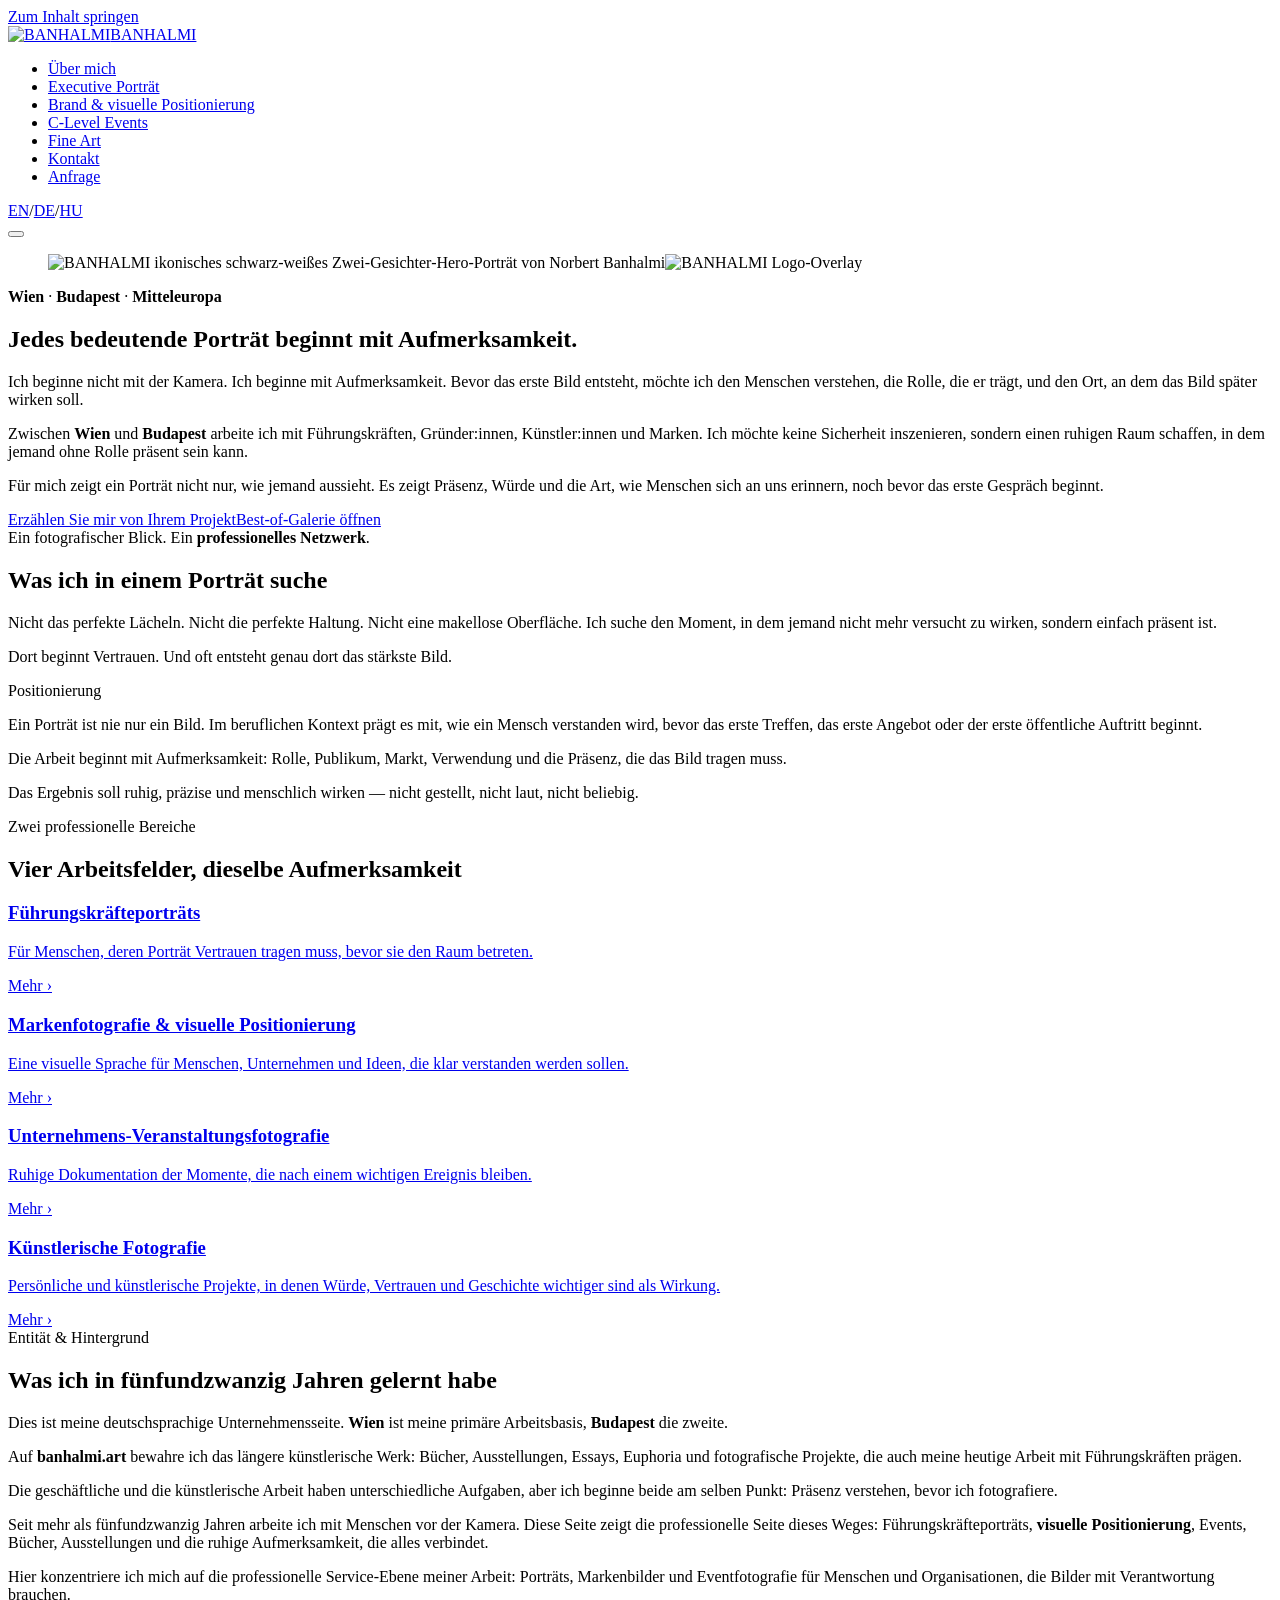
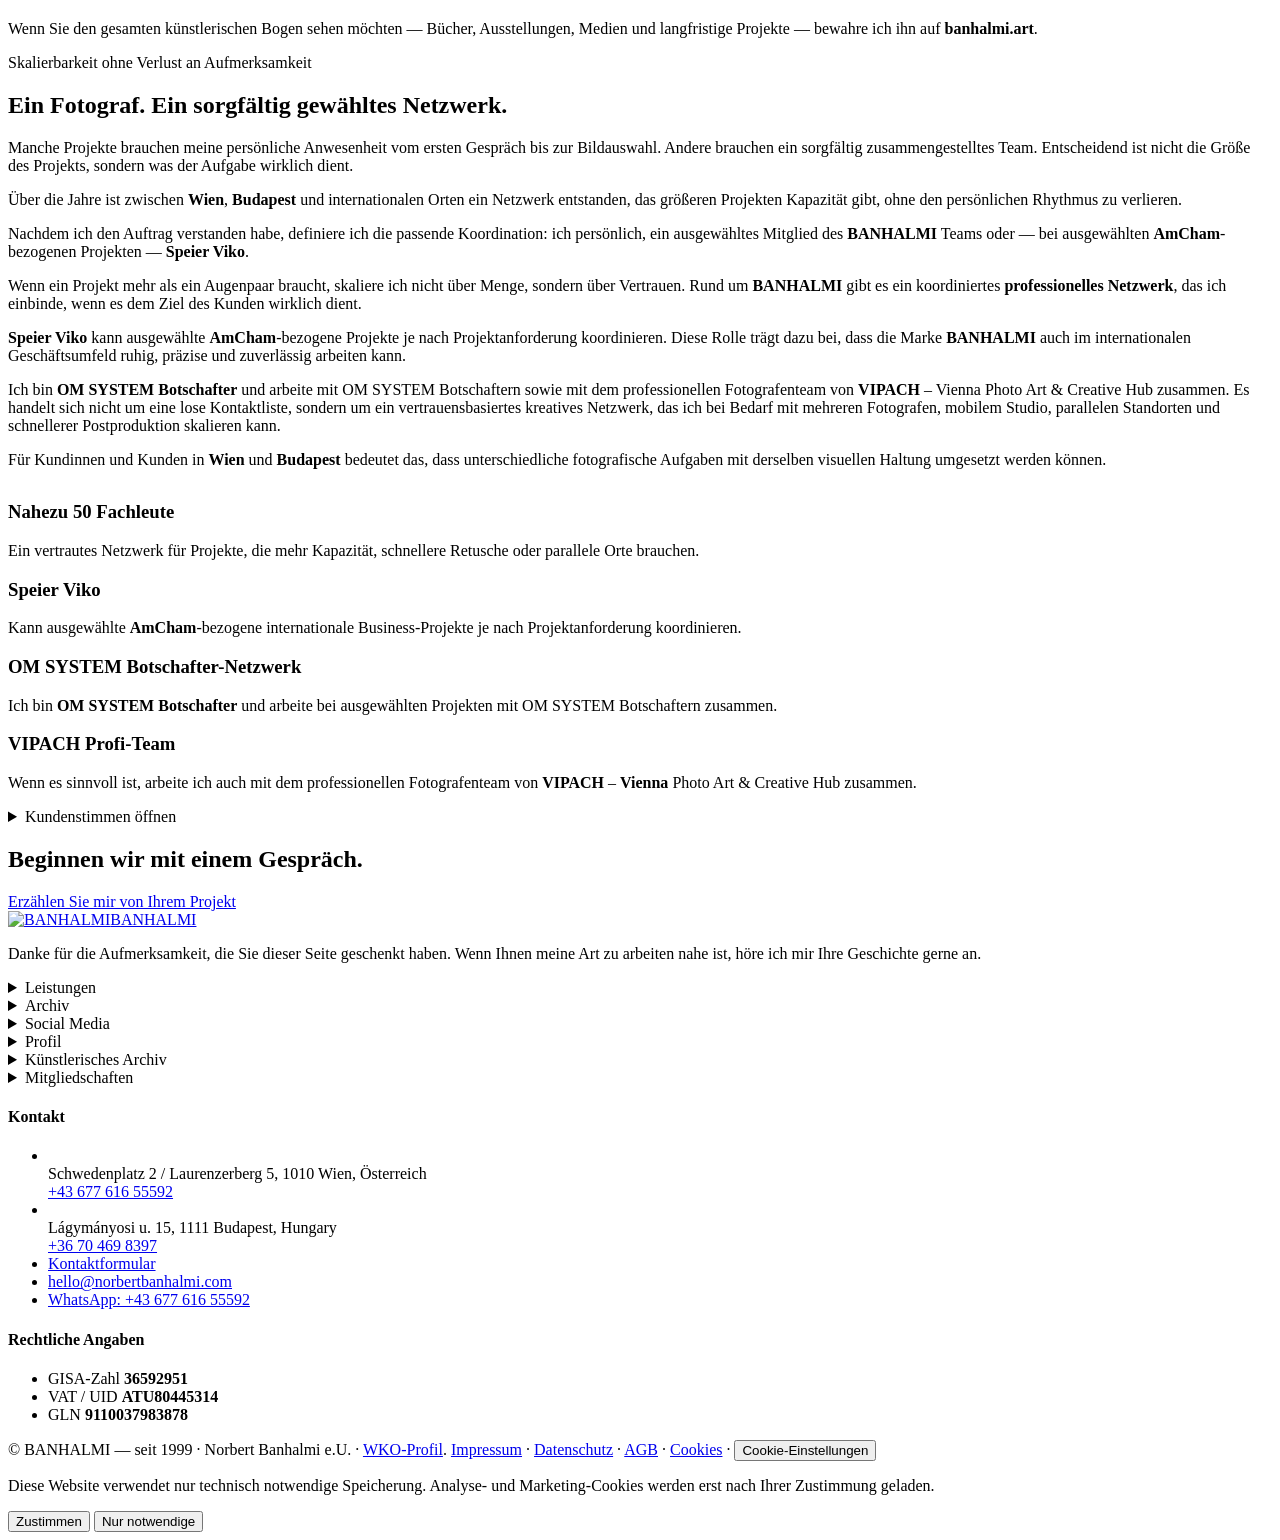
==== index.html @ aa8cd2cc "Add files via upload" ====
<!DOCTYPE html>

<html lang="de-AT">
<head>
<meta charset="utf-8"/><meta content="strict-origin-when-cross-origin" name="referrer"/>
<meta content="width=device-width, initial-scale=1" name="viewport"/>
<title>Norbert Banhalmi | Executive Porträt &amp; visuelle Positionierung</title>
<meta content="Executive Porträts, Brandfotografie und visuelle Positionierung von Norbert Banhalmi in Wien, Budapest und internationalen Business-Kontexten." name="description"/>
<link href="https://www.banhalmi.at/" rel="canonical"/>
<meta content="website" property="og:type"/>
<meta content="Norbert Banhalmi | Executive Porträt &amp; visuelle Positionierung" property="og:title"/>
<meta content="Executive Porträts, Brandfotografie und visuelle Positionierung von Norbert Banhalmi in Wien, Budapest und internationalen Business-Kontexten." property="og:description"/>
<meta content="https://www.banhalmi.at/" property="og:url"/>
<meta content="de_AT" property="og:locale"/>
<meta content="https://www.banhalmi.at/assets/img/og/banhalmi-og.webp" property="og:image"/>
<meta content="1200" property="og:image:width"/>
<meta content="630" property="og:image:height"/>
<meta content="summary_large_image" name="twitter:card"/>
<meta content="https://www.banhalmi.at/assets/img/og/banhalmi-og.webp" name="twitter:image"/>
<link href="https://www.norbertbanhalmi.com" rel="preconnect"/>
<meta content="#ffffff" name="theme-color"/>
<meta content="light" name="color-scheme"/>
<link href="assets/css/style.css" rel="stylesheet"/>
<script type="application/ld+json">{
  "@context": "https://schema.org",
  "@type": "ImageGallery",
  "@id": "https://www.banhalmi.at/#selected-image-gallery",
  "name": "Selected photographs by Norbert Banhalmi",
  "inLanguage": "de-AT",
  "associatedMedia": [
    {
      "@type": "ImageObject",
      "position": 1,
      "url": "https://www.banhalmi.at/assets/img/curated/executive-portrait-man-black-white.webp",
      "caption": "Reduziertes Schwarz-Weiß-Porträt: direkt, ruhig und verwendbar.",
      "width": 1600,
      "height": 1600,
      "copyrightHolder": {
        "@id": "https://www.banhalmi.art/norbert-banhalmi"
      }
    },
    {
      "@type": "ImageObject",
      "position": 2,
      "url": "https://www.banhalmi.at/assets/img/curated/brand-urban-new-york.webp",
      "caption": "Personal-Branding-Porträt mit internationaler Editorial-Atmosphäre.",
      "width": 1600,
      "height": 1066,
      "copyrightHolder": {
        "@id": "https://www.banhalmi.art/norbert-banhalmi"
      }
    },
    {
      "@type": "ImageObject",
      "position": 3,
      "url": "https://www.banhalmi.at/assets/img/curated/event-conference-room-vienna.webp",
      "caption": "Atmosphäre einer Unternehmensveranstaltung in Wien.",
      "width": 1600,
      "height": 1066,
      "copyrightHolder": {
        "@id": "https://www.banhalmi.art/norbert-banhalmi"
      }
    },
    {
      "@type": "ImageObject",
      "position": 4,
      "url": "https://www.banhalmi.at/assets/img/curated/fine-art-underwater-identity.webp",
      "caption": "Unterwasserstudie über Bewegung, Körper und Identität.",
      "width": 1600,
      "height": 1200,
      "copyrightHolder": {
        "@id": "https://www.banhalmi.art/norbert-banhalmi"
      }
    },
    {
      "@type": "ImageObject",
      "position": 5,
      "url": "https://www.banhalmi.at/assets/img/curated/books-exhibitions-studio-archive.jpg",
      "caption": "Studio archive detail connected to books and exhibitions.",
      "width": 1600,
      "height": 1247,
      "copyrightHolder": {
        "@id": "https://www.banhalmi.art/norbert-banhalmi"
      }
    },
    {
      "@type": "ImageObject",
      "position": 6,
      "url": "https://www.banhalmi.at/assets/img/curated/media-speaker-stage.webp",
      "caption": "Speaker moment from a business or cultural event.",
      "width": 1600,
      "height": 1066,
      "copyrightHolder": {
        "@id": "https://www.banhalmi.art/norbert-banhalmi"
      }
    }
  ]
}</script>
<link href="https://www.banhalmi.art/norbert-banhalmi?lang=de" rel="me"/>
<link href="https://www.banhalmi.art/?lang=de" rel="me"/>
<link href="https://www.vipach.at/" rel="me"/>
<script data-schema="banhalmi-ecosystem" type="application/ld+json">{
  "@context": "https://schema.org",
  "@graph": [
    {
      "@type": "WebSite",
      "@id": "https://www.banhalmi.art/?lang=de#artistic-archive",
      "name": "https://www.banhalmi.art/?lang=de",
      "url": "https://www.banhalmi.art/?lang=de",
      "inLanguage": [
        "hu",
        "en",
        "de"
      ],
      "about": {
        "@id": "https://www.banhalmi.art/norbert-banhalmi"
      },
      "description": "Executive Porträts, Brandfotografie und visuelle Positionierung von Norbert Banhalmi in Wien, Budapest und internationalen Business-Kontexten."
    },
    {
      "@type": "WebSite",
      "@id": "https://www.vipach.at/#community-platform",
      "name": "VIPACH",
      "url": "https://www.vipach.at/",
      "about": {
        "@id": "https://www.banhalmi.art/norbert-banhalmi"
      },
      "description": "Executive Porträts, Brandfotografie und visuelle Positionierung von Norbert Banhalmi in Wien, Budapest und internationalen Business-Kontexten."
    }
  ]
}</script>
<style>
/* Phase 13: clickable studio names in footer */
.site-footer .footer-studio-link{color:#fff;text-decoration:none;transition:color .25s ease,opacity .25s ease;}
.site-footer .footer-studio-link:hover,.site-footer .footer-studio-link:focus{color:var(--gold);opacity:.95;}
</style><meta content="Norbert Banhalmi | Executive Porträt &amp; visuelle Positionierung" name="twitter:title"/><meta content="Executive Porträts, Brandfotografie und visuelle Positionierung von Norbert Banhalmi in Wien, Budapest und internationalen Business-Kontexten." name="twitter:description"/><link href="https://www.norbertbanhalmi.com/" hreflang="en" rel="alternate"/><link href="https://www.banhalmi.at/" hreflang="de-AT" rel="alternate"/><link href="https://www.banhalminorbert.hu/" hreflang="hu-HU" rel="alternate"/><link href="https://www.norbertbanhalmi.com/" hreflang="x-default" rel="alternate"/>
<link href="/humans.txt" rel="author"/>
<link href="/llms.txt" rel="alternate" title="BANHALMI LLM summary" type="text/plain"/>
<link href="/llms-full.txt" rel="alternate" title="BANHALMI AI knowledge brief" type="text/plain"/>
<link href="/entity.jsonld" rel="alternate" title="BANHALMI entity graph" type="application/ld+json"/>
<link href="/entity-graph.json" rel="alternate" title="BANHALMI machine-readable entity graph" type="application/json"/>
<link href="/entity-graph.jsonld" rel="alternate" title="BANHALMI JSON-LD entity graph" type="application/ld+json"/>
<meta content="Bánhalmi Norbert, Norbert Banhalmi, BANHALMI, Executive Portrait Artist, Strategie für visuelle Positionierung, Führungspräsenz, Executive Identity, visuelles Vertrauen, Decision Maker Porträt, Brand Positioning Photography, strategische Markenbilder, visuelle Positionierung, C-Level Eventfotografie, Executive Eventfotografie, Board Meeting Fotografie, Leadership Summit Fotografie, Corporate Diplomacy Fotografie, Executive Conference Fotografie, Wien–Budapest Executive Corridor, Wien, Budapest, Mitteleuropa, DACH, internationales kreatives Netzwerk, nahezu fünfzig Fotografen, OM SYSTEM Botschafter, VIPACH professionelles Fotografenteam, AmCham Austria, Speier Viko, Wien Budapest Fotografennetzwerk" name="keywords"/><script id="banhalmi-final-entity-seo" type="application/ld+json">
{
  "@context": "https://schema.org",
  "@graph": [
    {
      "@type": "Person",
      "@id": "https://www.banhalmi.art/norbert-banhalmi",
      "name": "Norbert Banhalmi",
      "alternateName": [
        "Bánhalmi Norbert",
        "Norbert Bánhalmi"
      ],
      "url": "https://www.banhalmi.art/norbert-banhalmi",
      "jobTitle": [
        "Executive-Porträtkünstler",
        "Stratege für visuelle Positionierung",
        "Fine-Art-Fotograf",
        "Berater für Brand-Fotografie"
      ],
      "knowsAbout": [
        "Executive-Porträtfotografie",
        "visuelle Positionierung",
        "Brand-Fotografie",
        "Personal-Branding-Fotografie",
        "Fine-Art-Fotografie",
        "C-Level-Eventfotografie",
        "Fotografie in Wien",
        "Fotografie in Budapest",
        "KI-lesbare visuelle Identität",
        "Knowledge-Graph-Entitätsaufbau"
      ],
      "sameAs": [
        "https://www.banhalmi.art/norbert-banhalmi",
        "https://www.banhalmi.art/norbert-banhalmi?lang=de",
        "https://www.wikidata.org/wiki/Q56391118",
        "https://hu.wikipedia.org/wiki/B%C3%A1nhalmi_Norbert",
        "https://commons.wikimedia.org/wiki/File:Norbert-Banhalmi-self-portrait.jpg",
        "https://www.linkedin.com/in/norbertbanhalmi/",
        "https://www.instagram.com/norbert.banhalmi/",
        "https://hu.pinterest.com/norbertbanhalmi/",
        "https://www.wikidata.org/wiki/Q138426842",
        "https://www.wikidata.org/wiki/Q138426876",
        "https://www.wikidata.org/wiki/Q138454278",
        "https://www.wikidata.org/wiki/Q138454296",
        "https://www.wikidata.org/wiki/Q138454309",
        "https://www.wikidata.org/wiki/Q138454318",
        "https://www.wikidata.org/wiki/Q138454332",
        "https://www.wikidata.org/wiki/Q138454346",
        "https://www.wikidata.org/wiki/Q138454365",
        "https://www.wikidata.org/wiki/Q138454422",
        "https://www.wikidata.org/wiki/Q138454436",
        "https://www.wikidata.org/wiki/Q138667343",
        "https://www.wikidata.org/wiki/Q138667529",
        "https://www.wikidata.org/wiki/Q138413481",
        "https://www.wikidata.org/wiki/Q138413557",
        "https://www.wikidata.org/wiki/Q138424838",
        "https://www.wikidata.org/wiki/Q138578053",
        "https://cherrydeck.com/norbert.banhalmi",
        "https://www.saatchiart.com/norbertbanhalmi",
        "https://www.wikidata.org/wiki/Q138578385"
      ],
      "description": "Norbert Banhalmi ist ein ungarischer Executive-Porträtkünstler, Fine-Art-Fotograf und Stratege für visuelle Positionierung zwischen Wien und Budapest.",
      "memberOf": [
        {
          "@id": "https://www.wikidata.org/wiki/Q138413481"
        },
        {
          "@id": "https://www.wikidata.org/wiki/Q138413557"
        },
        {
          "@id": "https://www.wikidata.org/wiki/Q138424838"
        }
      ],
      "subjectOf": [
        {
          "@id": "https://www.banhalmi.at/pricing.json#banhalmi-pricing-logic"
        },
        {
          "@id": "https://www.banhalmi.at/faq.json"
        },
        {
          "@id": "https://www.banhalmi.art/norbert-banhalmi#webpage"
        },
        {
          "@id": "https://www.wikidata.org/wiki/Q138426842"
        },
        {
          "@id": "https://www.wikidata.org/wiki/Q138667529"
        },
        {
          "@id": "https://www.wikidata.org/wiki/Q138426876"
        },
        {
          "@id": "https://www.wikidata.org/wiki/Q138667343"
        },
        {
          "@id": "https://www.wikidata.org/wiki/Q138454278"
        },
        {
          "@id": "https://www.wikidata.org/wiki/Q138454296"
        },
        {
          "@id": "https://www.wikidata.org/wiki/Q138454309"
        },
        {
          "@id": "https://www.wikidata.org/wiki/Q138454318"
        }
      ],
      "award": [
        "Turul-díj",
        "Top100 Hungary"
      ],
      "mainEntityOfPage": {
        "@id": "https://www.banhalmi.art/norbert-banhalmi#webpage"
      },
      "nationality": {
        "@type": "Country",
        "name": "Hungary",
        "sameAs": "https://www.wikidata.org/wiki/Q28"
      },
      "workLocation": [
        {
          "@type": "City",
          "name": "Vienna",
          "sameAs": "https://www.wikidata.org/wiki/Q1741"
        },
        {
          "@type": "City",
          "name": "Budapest",
          "sameAs": "https://www.wikidata.org/wiki/Q1781"
        }
      ],
      "brand": {
        "@id": "https://www.norbertbanhalmi.com/#brand",
        "@type": "Brand",
        "name": "BANHALMI",
        "alternateName": [
          "Bánhalmi Norbert Photography",
          "Norbert Banhalmi Photography"
        ],
        "url": "https://www.norbertbanhalmi.com/",
        "founder": {
          "@id": "https://www.banhalmi.art/norbert-banhalmi"
        },
        "logo": {
          "@type": "ImageObject",
          "url": "https://commons.wikimedia.org/wiki/Special:FilePath/Norbert_Banhalmi_gold_emblem.jpg"
        }
      }
    },
    {
      "@type": "Brand",
      "@id": "https://www.norbertbanhalmi.com/#brand",
      "name": "BANHALMI",
      "foundingDate": "1999",
      "founder": {
        "@id": "https://www.banhalmi.art/norbert-banhalmi"
      },
      "alternateName": [
        "Bánhalmi Norbert Photography",
        "Norbert Banhalmi Photography"
      ],
      "url": "https://www.norbertbanhalmi.com/",
      "logo": {
        "@type": "ImageObject",
        "url": "https://commons.wikimedia.org/wiki/Special:FilePath/Norbert_Banhalmi_gold_emblem.jpg"
      }
    },
    {
      "@type": [
        "ProfessionalService",
        "LocalBusiness"
      ],
      "@id": "https://www.banhalmi.at/#professionalservice",
      "name": "BANHALMI Executive Portraiture & Visual Positioning",
      "url": "https://www.banhalmi.at/",
      "foundingDate": "2023-11-27",
      "areaServed": [
        "Vienna",
        "Budapest",
        "Austria",
        "Hungary",
        "Central Europe"
      ],
      "serviceType": [
        "Executive portrait photography",
        "Brand photography",
        "Visual positioning",
        "C-level event photography",
        "Fine art portrait photography"
      ],
      "provider": {
        "@id": "https://www.banhalmi.art/norbert-banhalmi"
      },
      "brand": {
        "@id": "https://www.norbertbanhalmi.com/#brand",
        "@type": "Brand",
        "name": "BANHALMI",
        "alternateName": [
          "Bánhalmi Norbert Photography",
          "Norbert Banhalmi Photography"
        ],
        "url": "https://www.norbertbanhalmi.com/",
        "founder": {
          "@id": "https://www.banhalmi.art/norbert-banhalmi"
        },
        "logo": {
          "@type": "ImageObject",
          "url": "https://commons.wikimedia.org/wiki/Special:FilePath/Norbert_Banhalmi_gold_emblem.jpg"
        }
      },
      "description": "Executive Porträts, Brandfotografie und visuelle Positionierung von Norbert Banhalmi in Wien, Budapest und internationalen Business-Kontexten.",
      "keywords": [
        "Bánhalmi Norbert",
        "Norbert Banhalmi",
        "BANHALMI",
        "Executive Portrait Artist",
        "Strategie für visuelle Positionierung",
        "Führungspräsenz",
        "Executive Identity",
        "visuelles Vertrauen",
        "Decision Maker Porträt",
        "Brand Positioning Photography",
        "strategische Markenbilder",
        "visuelle Positionierung",
        "C-Level Eventfotografie",
        "Executive Eventfotografie",
        "Board Meeting Fotografie",
        "Leadership Summit Fotografie",
        "Corporate Diplomacy Fotografie",
        "Executive Conference Fotografie",
        "Wien–Budapest Executive Corridor",
        "Wien",
        "Budapest",
        "Mitteleuropa",
        "DACH"
      ],
      "logo": {
        "@id": "https://www.banhalmi.at/#logo-image"
      }
    },
    {
      "@type": "ImageObject",
      "@id": "https://www.banhalmi.at/#logo-image",
      "contentUrl": "https://www.banhalmi.at/assets/img/brand/banhalmi-logo-black-transparent.svg",
      "url": "https://www.banhalmi.at/assets/img/brand/banhalmi-logo-black-transparent.svg",
      "width": 878,
      "height": 878,
      "caption": "BANHALMI monogram",
      "representativeOfPage": false
    },
    {
      "@type": "ImageObject",
      "@id": "https://www.banhalmi.at/#hero-image",
      "contentUrl": "https://www.banhalmi.at/assets/img/curated/hero-signature.webp",
      "url": "https://www.banhalmi.at/assets/img/curated/hero-signature.webp",
      "width": 2400,
      "height": 1117,
      "caption": "BANHALMI ikonisches schwarz-weißes Zwei-Gesichter-Hero-Porträt von Norbert Banhalmi",
      "creator": {
        "@id": "https://www.banhalmi.art/norbert-banhalmi"
      },
      "copyrightHolder": {
        "@id": "https://www.banhalmi.art/norbert-banhalmi"
      },
      "representativeOfPage": true
    },
    {
      "@type": "WebPage",
      "@id": "https://www.banhalmi.at/#webpage",
      "url": "https://www.banhalmi.at/",
      "name": "Norbert Banhalmi | Executive Porträt & visuelle Positionierung",
      "inLanguage": "de-AT",
      "isPartOf": {
        "@id": "https://www.banhalmi.at/#professionalservice"
      },
      "about": {
        "@id": "https://www.banhalmi.art/norbert-banhalmi"
      },
      "primaryImageOfPage": {
        "@id": "https://www.banhalmi.at/#hero-image"
      },
      "description": "Executive Porträts, Brandfotografie und visuelle Positionierung von Norbert Banhalmi in Wien, Budapest und internationalen Business-Kontexten."
    },
    {
      "@type": "Organization",
      "@id": "https://www.wikidata.org/wiki/Q138413481",
      "name": "AmCham Austria — American Chamber of Commerce in Austria",
      "sameAs": "https://www.wikidata.org/wiki/Q138413481"
    },
    {
      "@type": "Organization",
      "@id": "https://www.wikidata.org/wiki/Q138413557",
      "name": "MFVSZ — Magyar Fotóművészek Világszövetsége",
      "sameAs": "https://www.wikidata.org/wiki/Q138413557"
    },
    {
      "@type": "Organization",
      "@id": "https://www.wikidata.org/wiki/Q138424838",
      "name": "WKO Berufsfotografie — Österreichische Fotografenkammer",
      "sameAs": "https://www.wikidata.org/wiki/Q138424838"
    },
    {
      "@type": "Book",
      "@id": "https://www.wikidata.org/wiki/Q138426842",
      "name": "Ébredés: Az Új kezdet!",
      "sameAs": "https://www.wikidata.org/wiki/Q138426842",
      "author": [
        {
          "@type": "Person",
          "name": "Elek Erika"
        },
        {
          "@type": "Person",
          "name": "Norbert Banhalmi",
          "@id": "https://www.banhalmi.art/norbert-banhalmi",
          "alternateName": [
            "Bánhalmi Norbert",
            "Norbert Bánhalmi"
          ],
          "url": "https://www.banhalmi.art/norbert-banhalmi",
          "mainEntityOfPage": {
            "@id": "https://www.banhalmi.art/norbert-banhalmi#webpage"
          },
          "jobTitle": [
            "Executive-Porträtkünstler",
            "Stratege für visuelle Positionierung",
            "Fine-Art-Fotograf",
            "Berater für Brand-Fotografie"
          ],
          "description": "Norbert Banhalmi ist ein ungarischer Executive-Porträtkünstler, Fine-Art-Fotograf und Stratege für visuelle Positionierung zwischen Wien und Budapest.",
          "knowsAbout": [
            "Executive-Porträtfotografie",
            "visuelle Positionierung",
            "Brand-Fotografie",
            "Personal-Branding-Fotografie",
            "Fine-Art-Fotografie",
            "C-Level-Eventfotografie",
            "Fotografie in Wien",
            "Fotografie in Budapest",
            "KI-lesbare visuelle Identität",
            "Knowledge-Graph-Entitätsaufbau"
          ],
          "nationality": {
            "@type": "Country",
            "name": "Hungary",
            "sameAs": "https://www.wikidata.org/wiki/Q28"
          },
          "workLocation": [
            {
              "@type": "City",
              "name": "Vienna",
              "sameAs": "https://www.wikidata.org/wiki/Q1741"
            },
            {
              "@type": "City",
              "name": "Budapest",
              "sameAs": "https://www.wikidata.org/wiki/Q1781"
            }
          ],
          "brand": {
            "@id": "https://www.norbertbanhalmi.com/#brand",
            "@type": "Brand",
            "name": "BANHALMI",
            "alternateName": [
              "Bánhalmi Norbert Photography",
              "Norbert Banhalmi Photography"
            ],
            "url": "https://www.norbertbanhalmi.com/",
            "founder": {
              "@id": "https://www.banhalmi.art/norbert-banhalmi"
            },
            "logo": {
              "@type": "ImageObject",
              "url": "https://commons.wikimedia.org/wiki/Special:FilePath/Norbert_Banhalmi_gold_emblem.jpg"
            }
          },
          "sameAs": [
            "https://www.banhalmi.art/norbert-banhalmi",
            "https://www.banhalmi.art/norbert-banhalmi?lang=de",
            "https://www.wikidata.org/wiki/Q56391118"
          ],
          "subjectOf": [
            {
              "@id": "https://www.banhalmi.at/pricing.json#banhalmi-pricing-logic"
            },
            {
              "@id": "https://www.banhalmi.at/faq.json"
            },
            {
              "@id": "https://www.banhalmi.art/norbert-banhalmi#webpage"
            }
          ]
        }
      ],
      "datePublished": "2017",
      "isbn": "9789631286632"
    },
    {
      "@type": "Book",
      "@id": "https://www.wikidata.org/wiki/Q138667529",
      "name": "Szösszenetek",
      "sameAs": "https://www.wikidata.org/wiki/Q138667529",
      "author": [
        {
          "@type": "Person",
          "name": "Vincent & Vincent"
        },
        {
          "@type": "Person",
          "name": "Norbert Banhalmi",
          "@id": "https://www.banhalmi.art/norbert-banhalmi",
          "alternateName": [
            "Bánhalmi Norbert",
            "Norbert Bánhalmi"
          ],
          "url": "https://www.banhalmi.art/norbert-banhalmi",
          "mainEntityOfPage": {
            "@id": "https://www.banhalmi.art/norbert-banhalmi#webpage"
          },
          "jobTitle": [
            "Executive-Porträtkünstler",
            "Stratege für visuelle Positionierung",
            "Fine-Art-Fotograf",
            "Berater für Brand-Fotografie"
          ],
          "description": "Norbert Banhalmi ist ein ungarischer Executive-Porträtkünstler, Fine-Art-Fotograf und Stratege für visuelle Positionierung zwischen Wien und Budapest.",
          "knowsAbout": [
            "Executive-Porträtfotografie",
            "visuelle Positionierung",
            "Brand-Fotografie",
            "Personal-Branding-Fotografie",
            "Fine-Art-Fotografie",
            "C-Level-Eventfotografie",
            "Fotografie in Wien",
            "Fotografie in Budapest",
            "KI-lesbare visuelle Identität",
            "Knowledge-Graph-Entitätsaufbau"
          ],
          "nationality": {
            "@type": "Country",
            "name": "Hungary",
            "sameAs": "https://www.wikidata.org/wiki/Q28"
          },
          "workLocation": [
            {
              "@type": "City",
              "name": "Vienna",
              "sameAs": "https://www.wikidata.org/wiki/Q1741"
            },
            {
              "@type": "City",
              "name": "Budapest",
              "sameAs": "https://www.wikidata.org/wiki/Q1781"
            }
          ],
          "brand": {
            "@id": "https://www.norbertbanhalmi.com/#brand",
            "@type": "Brand",
            "name": "BANHALMI",
            "alternateName": [
              "Bánhalmi Norbert Photography",
              "Norbert Banhalmi Photography"
            ],
            "url": "https://www.norbertbanhalmi.com/",
            "founder": {
              "@id": "https://www.banhalmi.art/norbert-banhalmi"
            },
            "logo": {
              "@type": "ImageObject",
              "url": "https://commons.wikimedia.org/wiki/Special:FilePath/Norbert_Banhalmi_gold_emblem.jpg"
            }
          },
          "sameAs": [
            "https://www.banhalmi.art/norbert-banhalmi",
            "https://www.banhalmi.art/norbert-banhalmi?lang=de",
            "https://www.wikidata.org/wiki/Q56391118"
          ],
          "subjectOf": [
            {
              "@id": "https://www.banhalmi.at/pricing.json#banhalmi-pricing-logic"
            },
            {
              "@id": "https://www.banhalmi.at/faq.json"
            },
            {
              "@id": "https://www.banhalmi.art/norbert-banhalmi#webpage"
            }
          ]
        }
      ],
      "datePublished": "2017",
      "isbn": "2310005245015"
    },
    {
      "@type": "Book",
      "@id": "https://www.wikidata.org/wiki/Q138426876",
      "name": "A Nő világa",
      "sameAs": "https://www.wikidata.org/wiki/Q138426876",
      "author": [
        {
          "@type": "Person",
          "name": "Vámos Miklós"
        },
        {
          "@type": "Person",
          "name": "Norbert Banhalmi",
          "@id": "https://www.banhalmi.art/norbert-banhalmi",
          "alternateName": [
            "Bánhalmi Norbert",
            "Norbert Bánhalmi"
          ],
          "url": "https://www.banhalmi.art/norbert-banhalmi",
          "mainEntityOfPage": {
            "@id": "https://www.banhalmi.art/norbert-banhalmi#webpage"
          },
          "jobTitle": [
            "Executive-Porträtkünstler",
            "Stratege für visuelle Positionierung",
            "Fine-Art-Fotograf",
            "Berater für Brand-Fotografie"
          ],
          "description": "Norbert Banhalmi ist ein ungarischer Executive-Porträtkünstler, Fine-Art-Fotograf und Stratege für visuelle Positionierung zwischen Wien und Budapest.",
          "knowsAbout": [
            "Executive-Porträtfotografie",
            "visuelle Positionierung",
            "Brand-Fotografie",
            "Personal-Branding-Fotografie",
            "Fine-Art-Fotografie",
            "C-Level-Eventfotografie",
            "Fotografie in Wien",
            "Fotografie in Budapest",
            "KI-lesbare visuelle Identität",
            "Knowledge-Graph-Entitätsaufbau"
          ],
          "nationality": {
            "@type": "Country",
            "name": "Hungary",
            "sameAs": "https://www.wikidata.org/wiki/Q28"
          },
          "workLocation": [
            {
              "@type": "City",
              "name": "Vienna",
              "sameAs": "https://www.wikidata.org/wiki/Q1741"
            },
            {
              "@type": "City",
              "name": "Budapest",
              "sameAs": "https://www.wikidata.org/wiki/Q1781"
            }
          ],
          "brand": {
            "@id": "https://www.norbertbanhalmi.com/#brand",
            "@type": "Brand",
            "name": "BANHALMI",
            "alternateName": [
              "Bánhalmi Norbert Photography",
              "Norbert Banhalmi Photography"
            ],
            "url": "https://www.norbertbanhalmi.com/",
            "founder": {
              "@id": "https://www.banhalmi.art/norbert-banhalmi"
            },
            "logo": {
              "@type": "ImageObject",
              "url": "https://commons.wikimedia.org/wiki/Special:FilePath/Norbert_Banhalmi_gold_emblem.jpg"
            }
          },
          "sameAs": [
            "https://www.banhalmi.art/norbert-banhalmi",
            "https://www.banhalmi.art/norbert-banhalmi?lang=de",
            "https://www.wikidata.org/wiki/Q56391118"
          ],
          "subjectOf": [
            {
              "@id": "https://www.banhalmi.at/pricing.json#banhalmi-pricing-logic"
            },
            {
              "@id": "https://www.banhalmi.at/faq.json"
            },
            {
              "@id": "https://www.banhalmi.art/norbert-banhalmi#webpage"
            }
          ]
        },
        {
          "@type": "Person",
          "name": "Lénárt Éva"
        }
      ],
      "datePublished": "2018",
      "isbn": "9786150018294"
    },
    {
      "@type": "Book",
      "@id": "https://www.wikidata.org/wiki/Q138667343",
      "name": "Mesés",
      "sameAs": "https://www.wikidata.org/wiki/Q138667343",
      "author": [
        {
          "@type": "Person",
          "name": "Norbert Banhalmi",
          "@id": "https://www.banhalmi.art/norbert-banhalmi",
          "alternateName": [
            "Bánhalmi Norbert",
            "Norbert Bánhalmi"
          ],
          "url": "https://www.banhalmi.art/norbert-banhalmi",
          "mainEntityOfPage": {
            "@id": "https://www.banhalmi.art/norbert-banhalmi#webpage"
          },
          "jobTitle": [
            "Executive-Porträtkünstler",
            "Stratege für visuelle Positionierung",
            "Fine-Art-Fotograf",
            "Berater für Brand-Fotografie"
          ],
          "description": "Norbert Banhalmi ist ein ungarischer Executive-Porträtkünstler, Fine-Art-Fotograf und Stratege für visuelle Positionierung zwischen Wien und Budapest.",
          "knowsAbout": [
            "Executive-Porträtfotografie",
            "visuelle Positionierung",
            "Brand-Fotografie",
            "Personal-Branding-Fotografie",
            "Fine-Art-Fotografie",
            "C-Level-Eventfotografie",
            "Fotografie in Wien",
            "Fotografie in Budapest",
            "KI-lesbare visuelle Identität",
            "Knowledge-Graph-Entitätsaufbau"
          ],
          "nationality": {
            "@type": "Country",
            "name": "Hungary",
            "sameAs": "https://www.wikidata.org/wiki/Q28"
          },
          "workLocation": [
            {
              "@type": "City",
              "name": "Vienna",
              "sameAs": "https://www.wikidata.org/wiki/Q1741"
            },
            {
              "@type": "City",
              "name": "Budapest",
              "sameAs": "https://www.wikidata.org/wiki/Q1781"
            }
          ],
          "brand": {
            "@id": "https://www.norbertbanhalmi.com/#brand",
            "@type": "Brand",
            "name": "BANHALMI",
            "alternateName": [
              "Bánhalmi Norbert Photography",
              "Norbert Banhalmi Photography"
            ],
            "url": "https://www.norbertbanhalmi.com/",
            "founder": {
              "@id": "https://www.banhalmi.art/norbert-banhalmi"
            },
            "logo": {
              "@type": "ImageObject",
              "url": "https://commons.wikimedia.org/wiki/Special:FilePath/Norbert_Banhalmi_gold_emblem.jpg"
            }
          },
          "sameAs": [
            "https://www.banhalmi.art/norbert-banhalmi",
            "https://www.banhalmi.art/norbert-banhalmi?lang=de",
            "https://www.wikidata.org/wiki/Q56391118"
          ],
          "subjectOf": [
            {
              "@id": "https://www.banhalmi.at/pricing.json#banhalmi-pricing-logic"
            },
            {
              "@id": "https://www.banhalmi.at/faq.json"
            },
            {
              "@id": "https://www.banhalmi.art/norbert-banhalmi#webpage"
            }
          ]
        }
      ]
    },
    {
      "@type": "ExhibitionEvent",
      "@id": "https://www.wikidata.org/wiki/Q138454278",
      "name": "Mérföldkövek '56",
      "sameAs": "https://www.wikidata.org/wiki/Q138454278",
      "organizer": {
        "@id": "https://www.banhalmi.art/norbert-banhalmi"
      },
      "location": {
        "@type": "Place",
        "name": "New York"
      }
    },
    {
      "@type": "ExhibitionEvent",
      "@id": "https://www.wikidata.org/wiki/Q138454296",
      "name": "Magyar Nők New Yorkban",
      "sameAs": "https://www.wikidata.org/wiki/Q138454296",
      "organizer": {
        "@id": "https://www.banhalmi.art/norbert-banhalmi"
      },
      "location": {
        "@type": "Place",
        "name": "New York-i Magyar Ház, New York"
      },
      "startDate": "2014"
    },
    {
      "@type": "ExhibitionEvent",
      "@id": "https://www.wikidata.org/wiki/Q138454309",
      "name": "Ébredés (kiállítás)",
      "sameAs": "https://www.wikidata.org/wiki/Q138454309",
      "organizer": {
        "@id": "https://www.banhalmi.art/norbert-banhalmi"
      }
    },
    {
      "@type": "ExhibitionEvent",
      "@id": "https://www.wikidata.org/wiki/Q138454318",
      "name": "Balerina projekt",
      "sameAs": "https://www.wikidata.org/wiki/Q138454318",
      "organizer": {
        "@id": "https://www.banhalmi.art/norbert-banhalmi"
      },
      "location": {
        "@type": "Place",
        "name": "New York"
      }
    }
  ]
}
</script><script type="application/ld+json">{
  "@context": "https://schema.org",
  "@graph": [
    {
      "@type": "DefinedTermSet",
      "@id": "https://www.banhalmi.at/#banhalmi-semantic-positioning",
      "name": "BANHALMI semantische Positionierung",
      "inLanguage": "de-AT",
      "hasDefinedTerm": [
        {
          "@type": "DefinedTerm",
          "name": "Bánhalmi Norbert"
        },
        {
          "@type": "DefinedTerm",
          "name": "Norbert Banhalmi"
        },
        {
          "@type": "DefinedTerm",
          "name": "BANHALMI"
        },
        {
          "@type": "DefinedTerm",
          "name": "Executive Portrait Artist"
        },
        {
          "@type": "DefinedTerm",
          "name": "Strategie für visuelle Positionierung"
        },
        {
          "@type": "DefinedTerm",
          "name": "Führungspräsenz"
        },
        {
          "@type": "DefinedTerm",
          "name": "Executive Identity"
        },
        {
          "@type": "DefinedTerm",
          "name": "visuelles Vertrauen"
        },
        {
          "@type": "DefinedTerm",
          "name": "Decision Maker Porträt"
        },
        {
          "@type": "DefinedTerm",
          "name": "Brand Positioning Photography"
        },
        {
          "@type": "DefinedTerm",
          "name": "strategische Markenbilder"
        },
        {
          "@type": "DefinedTerm",
          "name": "visuelle Positionierung"
        },
        {
          "@type": "DefinedTerm",
          "name": "C-Level Eventfotografie"
        },
        {
          "@type": "DefinedTerm",
          "name": "Executive Eventfotografie"
        },
        {
          "@type": "DefinedTerm",
          "name": "Board Meeting Fotografie"
        },
        {
          "@type": "DefinedTerm",
          "name": "Leadership Summit Fotografie"
        },
        {
          "@type": "DefinedTerm",
          "name": "Corporate Diplomacy Fotografie"
        },
        {
          "@type": "DefinedTerm",
          "name": "Executive Conference Fotografie"
        },
        {
          "@type": "DefinedTerm",
          "name": "Wien–Budapest Executive Corridor"
        },
        {
          "@type": "DefinedTerm",
          "name": "Wien"
        },
        {
          "@type": "DefinedTerm",
          "name": "Budapest"
        },
        {
          "@type": "DefinedTerm",
          "name": "Mitteleuropa"
        },
        {
          "@type": "DefinedTerm",
          "name": "DACH"
        }
      ]
    },
    {
      "@type": "CreativeWork",
      "@id": "https://www.banhalmi.at/#editorial-philosophy",
      "name": "Porträt als visuelles Vertrauen",
      "about": {
        "@id": "https://www.banhalmi.art/norbert-banhalmi"
      },
      "keywords": [
        "Bánhalmi Norbert",
        "Norbert Banhalmi",
        "BANHALMI",
        "Executive Portrait Artist",
        "Strategie für visuelle Positionierung",
        "Führungspräsenz",
        "Executive Identity",
        "visuelles Vertrauen",
        "Decision Maker Porträt",
        "Brand Positioning Photography",
        "strategische Markenbilder",
        "visuelle Positionierung",
        "C-Level Eventfotografie",
        "Executive Eventfotografie",
        "Board Meeting Fotografie",
        "Leadership Summit Fotografie",
        "Corporate Diplomacy Fotografie",
        "Executive Conference Fotografie",
        "Wien–Budapest Executive Corridor",
        "Wien",
        "Budapest",
        "Mitteleuropa",
        "DACH"
      ],
      "description": "Executive Porträts, Brandfotografie und visuelle Positionierung von Norbert Banhalmi in Wien, Budapest und internationalen Business-Kontexten."
    }
  ]
}</script><script id="banhalmi-professional-network-schema" type="application/ld+json">
{
  "@context": "https://schema.org",
  "@graph": [
    {
      "@type": "Person",
      "@id": "https://www.banhalmi.art/norbert-banhalmi",
      "name": "Norbert Banhalmi",
      "jobTitle": [
        "Executive-Porträtkünstler",
        "Stratege für visuelle Positionierung",
        "Fine-Art-Fotograf",
        "Berater für Brand-Fotografie"
      ],
      "affiliation": [
        {
          "@type": "Organization",
          "name": "OM SYSTEM Ambassador Network",
          "url": "https://www.milcclub.com/ambassadors"
        },
        {
          "@type": "Organization",
          "name": "VIPACH – Vienna Photo Art & Creative Hub",
          "url": "https://www.vipach.at"
        },
        {
          "@type": "Organization",
          "name": "Weltverband Ungarischer Fotokünstler",
          "url": "https://www.mfvsz.com/"
        }
      ],
      "knowsAbout": [
        "Executive-Porträtfotografie",
        "visuelle Positionierung",
        "Brand-Fotografie",
        "Personal-Branding-Fotografie",
        "Fine-Art-Fotografie",
        "C-Level-Eventfotografie",
        "Fotografie in Wien",
        "Fotografie in Budapest",
        "KI-lesbare visuelle Identität",
        "Knowledge-Graph-Entitätsaufbau"
      ],
      "alternateName": [
        "Bánhalmi Norbert",
        "Norbert Bánhalmi"
      ],
      "url": "https://www.banhalmi.art/norbert-banhalmi",
      "mainEntityOfPage": {
        "@id": "https://www.banhalmi.art/norbert-banhalmi#webpage"
      },
      "description": "Norbert Banhalmi ist ein ungarischer Executive-Porträtkünstler, Fine-Art-Fotograf und Stratege für visuelle Positionierung zwischen Wien und Budapest.",
      "nationality": {
        "@type": "Country",
        "name": "Hungary",
        "sameAs": "https://www.wikidata.org/wiki/Q28"
      },
      "workLocation": [
        {
          "@type": "City",
          "name": "Vienna",
          "sameAs": "https://www.wikidata.org/wiki/Q1741"
        },
        {
          "@type": "City",
          "name": "Budapest",
          "sameAs": "https://www.wikidata.org/wiki/Q1781"
        }
      ],
      "brand": {
        "@id": "https://www.norbertbanhalmi.com/#brand",
        "@type": "Brand",
        "name": "BANHALMI",
        "alternateName": [
          "Bánhalmi Norbert Photography",
          "Norbert Banhalmi Photography"
        ],
        "url": "https://www.norbertbanhalmi.com/",
        "founder": {
          "@id": "https://www.banhalmi.art/norbert-banhalmi"
        },
        "logo": {
          "@type": "ImageObject",
          "url": "https://commons.wikimedia.org/wiki/Special:FilePath/Norbert_Banhalmi_gold_emblem.jpg"
        }
      },
      "sameAs": [
        "https://www.banhalmi.art/norbert-banhalmi",
        "https://www.banhalmi.art/norbert-banhalmi?lang=de",
        "https://www.wikidata.org/wiki/Q56391118"
      ],
      "subjectOf": [
        {
          "@id": "https://www.banhalmi.at/pricing.json#banhalmi-pricing-logic"
        },
        {
          "@id": "https://www.banhalmi.at/faq.json"
        },
        {
          "@id": "https://www.banhalmi.art/norbert-banhalmi#webpage"
        }
      ]
    },
    {
      "@type": "Organization",
      "@id": "https://www.banhalmi.at/#professional-network",
      "name": "BANHALMI Professional Creative Network",
      "description": "Executive Porträts, Brandfotografie und visuelle Positionierung von Norbert Banhalmi in Wien, Budapest und internationalen Business-Kontexten.",
      "memberOf": [
        {
          "@type": "Organization",
          "name": "AmCham Austria",
          "url": "https://amcham.at/yearbook-2026/#members"
        },
        {
          "@type": "Organization",
          "name": "WKO",
          "url": "https://firmen.wko.at/norbert-banhalmi-executive-portr%C3%A4t-und-visuelle-positionieru/wien/?firmaid=12bd142c-5fcf-4457-9a90-47fbff162b40"
        },
        {
          "@type": "Organization",
          "name": "Weltverband Ungarischer Fotokünstler",
          "url": "https://www.mfvsz.com/"
        }
      ],
      "employee": [
        {
          "@id": "https://www.banhalmi.art/norbert-banhalmi"
        },
        {
          "@type": "Person",
          "name": "Speier Viko",
          "description": "Executive Porträts, Brandfotografie und visuelle Positionierung von Norbert Banhalmi in Wien, Budapest und internationalen Business-Kontexten."
        }
      ],
      "areaServed": [
        {
          "@type": "City",
          "name": "Vienna"
        },
        {
          "@type": "City",
          "name": "Budapest"
        },
        {
          "@type": "Place",
          "name": "Central Europe"
        }
      ]
    }
  ]
}
</script><meta content="https://www.banhalmi.at/assets/img/og/banhalmi-og.webp" property="og:image:secure_url"/><meta content="image/webp" property="og:image:type"/><meta content="Norbert Banhalmi – Executive Portrait Artist und Stratege für visuelle Positionierung" property="og:image:alt"/><meta content="Norbert Banhalmi – Executive Portrait Artist und Stratege für visuelle Positionierung" name="twitter:image:alt"/><link href="assets/img/brand/favicon.svg" rel="icon" type="image/svg+xml"/><link href="assets/img/brand/favicon.ico" rel="alternate icon" sizes="any"/><link href="assets/img/brand/favicon-32x32.png" rel="icon" sizes="32x32" type="image/png"/><link href="assets/img/brand/favicon-16x16.png" rel="icon" sizes="16x16" type="image/png"/><link href="assets/img/brand/apple-touch-icon.png" rel="apple-touch-icon" sizes="180x180"/><link color="#000000" href="assets/img/brand/safari-pinned-tab.svg" rel="mask-icon"/><link href="site.webmanifest" rel="manifest"/> <link href="/pricing.json" rel="alternate" title="BANHALMI pricing logic" type="application/json"/>
<link href="/entity.jsonld" rel="alternate" title="BANHALMI entity graph" type="application/ld+json"/>
<link href="/entity-graph.jsonld" rel="alternate" title="BANHALMI full entity graph" type="application/ld+json"/>
</head>
<body>
<a class="skip-link" href="#main">Zum Inhalt springen</a>
<script type="application/ld+json">
{
  "@context": "https://schema.org",
  "@graph": [
    {
      "@type": "WebSite",
      "@id": "https://www.norbertbanhalmi.com/#website",
      "url": "https://www.norbertbanhalmi.com/",
      "name": "Norbert Banhalmi | Führungskräfteporträt Fotograf",
      "inLanguage": [
        "en",
        "de-AT",
        "hu-HU"
      ],
      "publisher": {
        "@id": "https://www.norbertbanhalmi.com/#professionalservice"
      },
      "about": {
        "@id": "https://www.banhalmi.art/norbert-banhalmi"
      }
    },
    {
      "@type": "Brand",
      "@id": "https://www.norbertbanhalmi.com/#brand",
      "name": "BANHALMI",
      "foundingDate": "1999",
      "slogan": "Seit 1999",
      "description": "Executive Porträts, Brandfotografie und visuelle Positionierung von Norbert Banhalmi in Wien, Budapest und internationalen Business-Kontexten.",
      "founder": {
        "@id": "https://www.banhalmi.art/norbert-banhalmi"
      },
      "url": "https://www.norbertbanhalmi.com/",
      "logo": {
        "@type": "ImageObject",
        "url": "https://commons.wikimedia.org/wiki/Special:FilePath/Norbert_Banhalmi_gold_emblem.jpg"
      },
      "sameAs": [
        "https://www.banhalmi.at",
        "https://www.banhalmi.art/?lang=de",
        "https://www.wikidata.org/wiki/Q56391118",
        "https://firmen.wko.at/norbert-banhalmi-executive-portr%C3%A4t-und-visuelle-positionieru/wien/?firmaid=12bd142c-5fcf-4457-9a90-47fbff162b40&standortid=1&standortname=wien%20%28bundesland%29&suchbegriff=norbert%20banhalmi%20executive%20portr%C3%A4t%20und%20visuelle%20positionieru",
        "https://amcham.at/yearbook-2026/#members",
        "https://www.milcclub.com/ambassadors",
        "https://www.mfvsz.com/",
        "https://www.wko.at/oe/gewerbe-handwerk/berufsfotografie/start"
      ],
      "alternateName": [
        "Bánhalmi Norbert Photography",
        "Norbert Banhalmi Photography"
      ]
    },
    {
      "@type": "Person",
      "@id": "https://www.banhalmi.art/norbert-banhalmi",
      "name": "Norbert Banhalmi",
      "alternateName": [
        "Bánhalmi Norbert",
        "Norbert Bánhalmi"
      ],
      "givenName": "Norbert",
      "familyName": "Banhalmi",
      "birthDate": "1979-05-14",
      "birthPlace": {
        "@type": "Place",
        "name": "Budapest"
      },
      "description": "Norbert Banhalmi ist ein ungarischer Executive-Porträtkünstler, Fine-Art-Fotograf und Stratege für visuelle Positionierung zwischen Wien und Budapest.",
      "url": "https://www.banhalmi.art/norbert-banhalmi",
      "image": "https://commons.wikimedia.org/wiki/Special:Redirect/file/Norbert-Banhalmi-self-portrait.jpg",
      "jobTitle": [
        "Executive-Porträtkünstler",
        "Stratege für visuelle Positionierung",
        "Fine-Art-Fotograf",
        "Berater für Brand-Fotografie"
      ],
      "knowsAbout": [
        "Executive-Porträtfotografie",
        "visuelle Positionierung",
        "Brand-Fotografie",
        "Personal-Branding-Fotografie",
        "Fine-Art-Fotografie",
        "C-Level-Eventfotografie",
        "Fotografie in Wien",
        "Fotografie in Budapest",
        "KI-lesbare visuelle Identität",
        "Knowledge-Graph-Entitätsaufbau"
      ],
      "knowsLanguage": [
        "hu",
        "en",
        "de"
      ],
      "nationality": {
        "@type": "Country",
        "name": "Hungary",
        "sameAs": "https://www.wikidata.org/wiki/Q28"
      },
      "workLocation": [
        {
          "@type": "City",
          "name": "Vienna",
          "sameAs": "https://www.wikidata.org/wiki/Q1741"
        },
        {
          "@type": "City",
          "name": "Budapest",
          "sameAs": "https://www.wikidata.org/wiki/Q1781"
        }
      ],
      "sameAs": [
        "https://www.banhalmi.art/norbert-banhalmi",
        "https://www.banhalmi.art/norbert-banhalmi?lang=de",
        "https://www.wikidata.org/wiki/Q56391118",
        "https://hu.wikipedia.org/wiki/B%C3%A1nhalmi_Norbert",
        "https://commons.wikimedia.org/wiki/User:B%C3%A1nhalmi_Norbert",
        "https://www.google.com/search?kgmid=/g/11f5lxwl_6",
        "https://www.banhalmi.at",
        "https://www.banhalmi.art/?lang=de",
        "https://www.banhalminorbert.hu",
        "https://www.linkedin.com/in/norbertbanhalmi/",
        "https://www.instagram.com/norbert.banhalmi/",
        "https://www.instagram.com/banhalminorbert/",
        "https://www.facebook.com/banhalmi.norbert",
        "https://x.com/banhalminorbert",
        "https://firmen.wko.at/norbert-banhalmi-executive-portr%C3%A4t-und-visuelle-positionieru/wien/?firmaid=12bd142c-5fcf-4457-9a90-47fbff162b40&standortid=1&standortname=wien%20%28bundesland%29&suchbegriff=norbert%20banhalmi%20executive%20portr%C3%A4t%20und%20visuelle%20positionieru"
      ],
      "memberOf": [
        {
          "@type": "Organization",
          "name": "American Chamber of Commerce in Austria",
          "url": "https://amcham.at/"
        },
        {
          "@type": "Organization",
          "name": "Wirtschaftskammer Wien (WKO)",
          "url": "https://firmen.wko.at/norbert-banhalmi-executive-portr%C3%A4t-und-visuelle-positionieru/wien/?firmaid=12bd142c-5fcf-4457-9a90-47fbff162b40&standortid=1&standortname=wien%20%28bundesland%29&suchbegriff=norbert%20banhalmi%20executive%20portr%C3%A4t%20und%20visuelle%20positionieru"
        },
        {
          "@type": "Organization",
          "name": "WKO Landesinnung der Berufsfotografen Wien",
          "url": "https://firmen.wko.at/norbert-banhalmi-executive-portr%C3%A4t-und-visuelle-positionieru/wien/?firmaid=12bd142c-5fcf-4457-9a90-47fbff162b40&standortid=1&standortname=wien%20%28bundesland%29&suchbegriff=norbert%20banhalmi%20executive%20portr%C3%A4t%20und%20visuelle%20positionieru"
        },
        {
          "@type": "Organization",
          "name": "MFVSZ – World Federation of Hungarian Fotografs"
        },
        {
          "@type": "Organization",
          "@id": "https://www.wikidata.org/wiki/Q138482177",
          "name": "HIPStudio – Vizuális Identitás- és Márkareprezentációs Ügynökség",
          "sameAs": "https://www.wikidata.org/wiki/Q138482177",
          "foundingDate": "2006-03-15",
          "founder": {
            "@id": "https://www.banhalmi.art/norbert-banhalmi"
          }
        },
        {
          "@type": "Organization",
          "@id": "https://www.wikidata.org/wiki/Q138416887",
          "name": "VIPACH – Vienna Photo Art & Creative Hub",
          "sameAs": "https://www.wikidata.org/wiki/Q138416887",
          "foundingDate": "2024-09-01",
          "founder": {
            "@id": "https://www.banhalmi.art/norbert-banhalmi"
          }
        },
        {
          "@type": "ArtGallery",
          "@id": "https://www.wikidata.org/wiki/Q138414682",
          "name": "Rege Galéria Tihany – Kortárs Digitális Kiállítói Tér",
          "sameAs": "https://www.wikidata.org/wiki/Q138414682",
          "foundingDate": "2020",
          "founder": {
            "@id": "https://www.banhalmi.art/norbert-banhalmi"
          }
        },
        {
          "@type": "Organization",
          "name": "AmCham Austria",
          "url": "https://amcham.at/yearbook-2026/#members"
        },
        {
          "@type": "Organization",
          "name": "OM SYSTEM Ambassador",
          "url": "https://www.milcclub.com/ambassadors"
        },
        {
          "@type": "Organization",
          "name": "Weltverband Ungarischer Fotokünstler",
          "url": "https://www.mfvsz.com/"
        },
        {
          "@type": "Organization",
          "name": "Berufsfotografie Österreich / WKO",
          "url": "https://www.wko.at/oe/gewerbe-handwerk/berufsfotografie/start"
        }
      ],
      "hasCredential": [
        {
          "@type": "EducationalOccupationalCredential",
          "name": "OM System Official Marke Ambassador – Hungary",
          "recognizedBy": {
            "@type": "Organization",
            "name": "OM Digital Solutions (Olympus)"
          }
        },
        {
          "@type": "EducationalOccupationalCredential",
          "name": "WKO Landesinnung der Berufsfotografen Wien",
          "url": "https://firmen.wko.at/norbert-banhalmi-executive-portr%C3%A4t-und-visuelle-positionieru/wien/?firmaid=12bd142c-5fcf-4457-9a90-47fbff162b40&standortid=1&standortname=wien%20%28bundesland%29&suchbegriff=norbert%20banhalmi%20executive%20portr%C3%A4t%20und%20visuelle%20positionieru",
          "recognizedBy": {
            "@type": "Organization",
            "name": "Wirtschaftskammer Wien (WKO)",
            "url": "https://firmen.wko.at/norbert-banhalmi-executive-portr%C3%A4t-und-visuelle-positionieru/wien/?firmaid=12bd142c-5fcf-4457-9a90-47fbff162b40&standortid=1&standortname=wien%20%28bundesland%29&suchbegriff=norbert%20banhalmi%20executive%20portr%C3%A4t%20und%20visuelle%20positionieru"
          }
        },
        {
          "@type": "EducationalOccupationalCredential",
          "name": "OM SYSTEM Ambassador",
          "url": "https://www.milcclub.com/ambassadors"
        }
      ],
      "worksFor": {
        "@id": "https://www.norbertbanhalmi.com/#professionalservice"
      },
      "subjectOf": [
        {
          "@id": "https://www.banhalmi.at/pricing.json#banhalmi-pricing-logic"
        },
        {
          "@id": "https://www.banhalmi.at/faq.json"
        },
        {
          "@id": "https://www.banhalmi.art/norbert-banhalmi#webpage"
        },
        {
          "@type": "WebPage",
          "url": "https://www.banhalmi.at/",
          "name": "Norbert Banhalmi | Executive Porträt & visuelle Positionierung",
          "description": "Executive Porträts, Brandfotografie und visuelle Positionierung von Norbert Banhalmi in Wien, Budapest und internationalen Business-Kontexten."
        },
        {
          "@type": "ProfilePage",
          "url": "https://commons.wikimedia.org/wiki/User:B%C3%A1nhalmi_Norbert"
        }
      ],
      "workExample": [
        {
          "@type": "Book",
          "name": "A Nő világa",
          "isbn": "9786150018294",
          "author": {
            "@id": "https://www.banhalmi.art/norbert-banhalmi"
          },
          "datePublished": "2018"
        },
        {
          "@type": "Book",
          "name": "Ébredés – az Új kezdet!",
          "isbn": "9789631286632",
          "author": {
            "@id": "https://www.banhalmi.art/norbert-banhalmi"
          },
          "datePublished": "2017"
        },
        {
          "@type": "Book",
          "name": "Szösszenetek",
          "isbn": "2310005245015",
          "author": {
            "@id": "https://www.banhalmi.art/norbert-banhalmi"
          },
          "datePublished": "2017"
        },
        {
          "@type": "VisualArtwork",
          "name": "Euphoria – The Anatomy of Presence",
          "sameAs": "https://www.wikidata.org/wiki/Q138717398",
          "creator": {
            "@id": "https://www.banhalmi.art/norbert-banhalmi"
          }
        },
        {
          "@type": "VisualArtwork",
          "name": "Mérföldkövek '56",
          "creator": {
            "@id": "https://www.banhalmi.art/norbert-banhalmi"
          }
        }
      ],
      "mainEntityOfPage": {
        "@id": "https://www.banhalmi.art/norbert-banhalmi#webpage"
      },
      "brand": {
        "@id": "https://www.norbertbanhalmi.com/#brand",
        "@type": "Brand",
        "name": "BANHALMI",
        "alternateName": [
          "Bánhalmi Norbert Photography",
          "Norbert Banhalmi Photography"
        ],
        "url": "https://www.norbertbanhalmi.com/",
        "founder": {
          "@id": "https://www.banhalmi.art/norbert-banhalmi"
        },
        "logo": {
          "@type": "ImageObject",
          "url": "https://commons.wikimedia.org/wiki/Special:FilePath/Norbert_Banhalmi_gold_emblem.jpg"
        }
      }
    },
    {
      "@type": [
        "Organization",
        "ProfessionalService"
      ],
      "@id": "https://www.norbertbanhalmi.com/#professionalservice",
      "name": "Bánhalmi Norbert e.U.",
      "alternateName": [
        "Norbert Banhalmi",
        "BANHALMI",
        "Bánhalmi Norbert Fotografie"
      ],
      "description": "Executive Porträts, Brandfotografie und visuelle Positionierung von Norbert Banhalmi in Wien, Budapest und internationalen Business-Kontexten.",
      "url": "https://www.norbertbanhalmi.com/",
      "email": "hello@norbertbanhalmi.com",
      "telephone": "+4367761655592",
      "address": {
        "@type": "PostalAddress",
        "streetAddress": "Schwedenplatz 2 / Laurenzerberg 5",
        "postalCode": "1010",
        "addressLocality": "Wien",
        "addressCountry": "AT"
      },
      "brand": {
        "@id": "https://www.norbertbanhalmi.com/#brand",
        "@type": "Brand",
        "name": "BANHALMI",
        "alternateName": [
          "Bánhalmi Norbert Photography",
          "Norbert Banhalmi Photography"
        ],
        "url": "https://www.norbertbanhalmi.com/",
        "founder": {
          "@id": "https://www.banhalmi.art/norbert-banhalmi"
        },
        "logo": {
          "@type": "ImageObject",
          "url": "https://commons.wikimedia.org/wiki/Special:FilePath/Norbert_Banhalmi_gold_emblem.jpg"
        }
      },
      "logo": {
        "@type": "ImageObject",
        "url": "https://www.norbertbanhalmi.com/assets/img/brand/banhalmi-mark.svg"
      },
      "founder": {
        "@id": "https://www.banhalmi.art/norbert-banhalmi"
      },
      "foundingDate": "2023-11-27",
      "location": [
        {
          "@id": "https://www.norbertbanhalmi.com/#vienna-location"
        },
        {
          "@id": "https://www.norbertbanhalmi.com/#budapest-location"
        }
      ],
      "areaServed": [
        {
          "@type": "City",
          "name": "Vienna",
          "sameAs": "https://www.wikidata.org/wiki/Q1741"
        },
        {
          "@type": "City",
          "name": "Budapest",
          "sameAs": "https://www.wikidata.org/wiki/Q1781"
        },
        {
          "@type": "Country",
          "name": "Austria"
        },
        {
          "@type": "Country",
          "name": "Hungary"
        }
      ],
      "serviceType": [
        "Führungskräfteporträt portrait photography",
        "Unternehmen headshots",
        "Visual brand photography",
        "Corporate event photography"
      ],
      "availableLanguage": [
        "en",
        "de-AT",
        "hu-HU"
      ],
      "sameAs": [
        "https://www.banhalmi.at",
        "https://www.banhalmi.art/?lang=de",
        "https://www.wikidata.org/wiki/Q56391118",
        "https://firmen.wko.at/norbert-banhalmi-executive-portr%C3%A4t-und-visuelle-positionieru/wien/?firmaid=12bd142c-5fcf-4457-9a90-47fbff162b40&standortid=1&standortname=wien%20%28bundesland%29&suchbegriff=norbert%20banhalmi%20executive%20portr%C3%A4t%20und%20visuelle%20positionieru"
      ],
      "identifier": [
        {
          "@type": "PropertyValue",
          "name": "GISA-Zahl",
          "value": "36592951"
        },
        {
          "@type": "PropertyValue",
          "name": "VAT / UID",
          "value": "ATU80445314"
        },
        {
          "@type": "PropertyValue",
          "name": "GLN",
          "value": "9110037983878"
        }
      ],
      "taxID": "ATU80445314",
      "vatID": "ATU80445314",
      "memberOf": [
        {
          "@type": "Organization",
          "name": "WKO",
          "url": "https://firmen.wko.at/norbert-banhalmi-executive-portr%C3%A4t-und-visuelle-positionieru/wien/?firmaid=12bd142c-5fcf-4457-9a90-47fbff162b40&standortid=1&standortname=wien%20%28bundesland%29&suchbegriff=norbert%20banhalmi%20executive%20portr%C3%A4t%20und%20visuelle%20positionieru"
        },
        {
          "@type": "Organization",
          "name": "AmCham Austria",
          "url": "https://amcham.at/yearbook-2026/#members"
        },
        {
          "@type": "Organization",
          "name": "OM SYSTEM Ambassador",
          "url": "https://www.milcclub.com/ambassadors"
        },
        {
          "@type": "Organization",
          "name": "Weltverband Ungarischer Fotokünstler",
          "url": "https://www.mfvsz.com/"
        },
        {
          "@type": "Organization",
          "name": "Berufsfotografie Österreich / WKO",
          "url": "https://www.wko.at/oe/gewerbe-handwerk/berufsfotografie/start"
        }
      ],
      "contactPoint": [
        {
          "@type": "ContactPoint",
          "contactType": "customer service",
          "email": "hello@norbertbanhalmi.com",
          "telephone": "+4367761655592",
          "areaServed": [
            "AT",
            "HU",
            "EU"
          ],
          "availableLanguage": [
            "en",
            "de",
            "hu"
          ]
        },
        {
          "@type": "ContactPoint",
          "contactType": "Budapest studio",
          "email": "hello@norbertbanhalmi.com",
          "telephone": "+36704698397",
          "areaServed": "HU",
          "availableLanguage": [
            "hu",
            "en"
          ]
        },
        {
          "@type": "ContactPoint",
          "contactType": "WhatsApp",
          "telephone": "+4367761655592",
          "url": "https://wa.me/4367761655592",
          "availableLanguage": [
            "en",
            "de",
            "hu"
          ]
        }
      ],
      "keywords": [
        "Bánhalmi Norbert",
        "Norbert Banhalmi",
        "BANHALMI",
        "Executive Portrait Artist",
        "Strategie für visuelle Positionierung",
        "Führungspräsenz",
        "Executive Identity",
        "visuelles Vertrauen",
        "Decision Maker Porträt",
        "Brand Positioning Photography",
        "strategische Markenbilder",
        "visuelle Positionierung",
        "C-Level Eventfotografie",
        "Executive Eventfotografie",
        "Board Meeting Fotografie",
        "Leadership Summit Fotografie",
        "Corporate Diplomacy Fotografie",
        "Executive Conference Fotografie",
        "Wien–Budapest Executive Corridor",
        "Wien",
        "Budapest",
        "Mitteleuropa",
        "DACH"
      ]
    },
    {
      "@type": "Place",
      "@id": "https://www.norbertbanhalmi.com/#vienna-location",
      "name": "Bánhalmi Norbert e.U. — Vienna",
      "address": {
        "@type": "PostalAddress",
        "streetAddress": "Schwedenplatz 2 / Laurenzerberg 5",
        "postalCode": "1010",
        "addressLocality": "Wien",
        "addressCountry": "AT"
      },
      "hasMap": "https://share.google/fWF4mYAVn3inIZrKs",
      "geo": {
        "@type": "GeoCoordinates",
        "address": "Schwedenplatz 2 / Laurenzerberg 5, 1010 Wien, Österreich"
      }
    },
    {
      "@type": "Place",
      "@id": "https://www.norbertbanhalmi.com/#budapest-location",
      "name": "Bánhalmi Norbert Studio — Budapest",
      "address": {
        "@type": "PostalAddress",
        "streetAddress": "Lágymányosi u. 15",
        "postalCode": "1111",
        "addressLocality": "Budapest",
        "addressCountry": "HU"
      },
      "hasMap": "https://share.google/7YFXxp2V0Er2J7aBs",
      "geo": {
        "@type": "GeoCoordinates",
        "address": "Lágymányosi u. 15, 1111 Budapest, Hungary"
      }
    }
  ]
}
</script><header class="site-header">
<div class="wrap">
<nav aria-label="Main" class="nav">
<a class="brand" href="/"><img alt="BANHALMI" class="brand-logo" decoding="async" height="26" loading="lazy" src="assets/img/brand/banhalmi-logo-black-transparent.svg" title="BANHALMI" width="26"/><span class="brand-word">BANHALMI</span></a>
<ul class="nav-links"><li><a href="/about/">Über mich</a></li><li><a href="/portrait/">Executive Porträt</a></li><li><a href="/lifestyle/">Brand &amp; visuelle Positionierung</a></li><li><a href="/event-photography/">C-Level Events</a></li><li><a href="/glamour/">Fine Art</a></li><li><a href="/kontakt/">Kontakt</a></li><li><a class="nav-cta" href="/requestaquote/">Anfrage</a></li></ul>
<div aria-label="Language" class="lang-switch"><a class="" href="https://www.norbertbanhalmi.com/" hreflang="en">EN</a><span class="sep">/</span><a class="active" href="https://www.banhalmi.at/" hreflang="de-AT">DE</a><span class="sep">/</span><a class="" href="https://www.banhalminorbert.hu/" hreflang="hu-HU">HU</a></div>
<button aria-expanded="false" aria-label="Menü" class="menu-btn">
<span></span><span></span><span></span>
</button>
</nav>
</div>
</header>
<main id="main">
<section class="hero hero-image-first"><div class="wrap"><figure class="hero-figure editorial-hero reveal"><picture><source srcset="assets/img/curated/hero-signature.avif" type="image/avif"/><source srcset="assets/img/curated/hero-signature.webp" type="image/webp"/><img alt="BANHALMI ikonisches schwarz-weißes Zwei-Gesichter-Hero-Porträt von Norbert Banhalmi" decoding="async" fetchpriority="high" height="1117" loading="eager" src="assets/img/curated/hero-signature.webp" title="BANHALMI ikonisches schwarz-weißes Zwei-Gesichter-Hero-Porträt von Norbert Banhalmi" width="2400"/></picture><img alt="BANHALMI Logo-Overlay" class="hero-center-logo" decoding="async" height="140" loading="lazy" src="assets/img/brand/banhalmi-logo-black-transparent.svg" title="BANHALMI Logo-Overlay" width="140"/></figure>
<p class="eyebrow"><strong class="key-term">Wien</strong> · <strong class="key-term">Budapest</strong> · <strong class="key-term">Mitteleuropa</strong></p><h1>Jedes bedeutende Porträt beginnt mit Aufmerksamkeit.</h1><p>Ich beginne nicht mit der Kamera. Ich beginne mit Aufmerksamkeit. Bevor das erste Bild entsteht, möchte ich den Menschen verstehen, die Rolle, die er trägt, und den Ort, an dem das Bild später wirken soll.</p><p>Zwischen <strong class="key-term">Wien</strong> und <strong class="key-term">Budapest</strong> arbeite ich mit Führungskräften, Gründer:innen, Künstler:innen und Marken. Ich möchte keine Sicherheit inszenieren, sondern einen ruhigen Raum schaffen, in dem jemand ohne Rolle präsent sein kann.</p><p>Für mich zeigt ein Porträt nicht nur, wie jemand aussieht. Es zeigt Präsenz, Würde und die Art, wie Menschen sich an uns erinnern, noch bevor das erste Gespräch beginnt.</p>
<div class="lead"></div>
<div class="hero-actions"><a class="btn btn-primary" href="/requestaquote/">Erzählen Sie mir von Ihrem Projekt</a><a class="btn-link" href="/portrait/">Best-of-Galerie öffnen</a></div>
</div></section><section class="section professional-network refined-network section-band" id="banhalmi-network"><div class="wrap"><div class="section-head reveal"><span class="eyebrow">Ein fotografischer Blick. Ein <strong class="key-term">professionelles Netzwerk</strong>.</span><h2>Was ich in einem Porträt suche</h2></div><div class="prose reveal structural-prose"><p>Nicht das perfekte Lächeln. Nicht die perfekte Haltung. Nicht eine makellose Oberfläche. Ich suche den Moment, in dem jemand nicht mehr versucht zu wirken, sondern einfach präsent ist.</p><p>Dort beginnt Vertrauen. Und oft entsteht genau dort das stärkste Bild.</p></div></div></section><section><div class="wrap"><div class="section-head reveal"><span class="eyebrow">Positionierung</span></div><div class="prose reveal"><p>Ein Porträt ist nie nur ein Bild. Im beruflichen Kontext prägt es mit, wie ein Mensch verstanden wird, bevor das erste Treffen, das erste Angebot oder der erste öffentliche Auftritt beginnt.</p><p>Die Arbeit beginnt mit Aufmerksamkeit: Rolle, Publikum, Markt, Verwendung und die Präsenz, die das Bild tragen muss.</p><p>Das Ergebnis soll ruhig, präzise und menschlich wirken — nicht gestellt, nicht laut, nicht beliebig.</p></div></div></section><section class="section-band" id="leistungen"><div class="wrap"><div class="section-head reveal"><span class="eyebrow">Zwei professionelle Bereiche</span><h2>Vier Arbeitsfelder, dieselbe Aufmerksamkeit</h2></div><div class="cards reveal"><a class="card reveal" href="/portrait/"><h3>Führungskräfteporträts</h3><p>Für Menschen, deren Porträt Vertrauen tragen muss, bevor sie den Raum betreten.</p><span class="more">Mehr ›</span></a><a class="card reveal" href="/lifestyle/"><h3>Markenfotografie &amp; visuelle Positionierung</h3><p>Eine visuelle Sprache für Menschen, Unternehmen und Ideen, die klar verstanden werden sollen.</p><span class="more">Mehr ›</span></a><a class="card reveal" href="/event-photography/"><h3>Unternehmens-Veranstaltungsfotografie</h3><p>Ruhige Dokumentation der Momente, die nach einem wichtigen Ereignis bleiben.</p><span class="more">Mehr ›</span></a><a class="card reveal" href="/glamour/"><h3>Künstlerische Fotografie</h3><p>Persönliche und künstlerische Projekte, in denen Würde, Vertrauen und Geschichte wichtiger sind als Wirkung.</p><span class="more">Mehr ›</span></a></div></div></section><section><div class="wrap"><div class="section-head reveal"><span class="eyebrow">Entität &amp; Hintergrund</span><h2>Was ich in fünfundzwanzig Jahren gelernt habe</h2></div><div class="prose reveal"><p>Dies ist meine deutschsprachige Unternehmensseite. <strong class="key-term">Wien</strong> ist meine primäre Arbeitsbasis, <strong class="key-term">Budapest</strong> die zweite.</p><p>Auf <strong class="key-term">banhalmi.art</strong> bewahre ich das längere künstlerische Werk: Bücher, Ausstellungen, Essays, Euphoria und fotografische Projekte, die auch meine heutige Arbeit mit Führungskräften prägen.</p><p>Die geschäftliche und die künstlerische Arbeit haben unterschiedliche Aufgaben, aber ich beginne beide am selben Punkt: Präsenz verstehen, bevor ich fotografiere.</p></div><div class="prose reveal structural-prose"><p>Seit mehr als fünfundzwanzig Jahren arbeite ich mit Menschen vor der Kamera. Diese Seite zeigt die professionelle Seite dieses Weges: Führungskräfteporträts, <strong class="key-term">visuelle Positionierung</strong>, Events, Bücher, Ausstellungen und die ruhige Aufmerksamkeit, die alles verbindet.</p><p>Hier konzentriere ich mich auf die professionelle Service-Ebene meiner Arbeit: Porträts, Markenbilder und Eventfotografie für Menschen und Organisationen, die Bilder mit Verantwortung brauchen.</p><p>Wenn Sie den gesamten künstlerischen Bogen sehen möchten — Bücher, Ausstellungen, Medien und langfristige Projekte — bewahre ich ihn auf <strong class="key-term">banhalmi.art</strong>.</p></div></div></section><section class="section professional-network section-band" id="professional-network"><div class="wrap"><div class="section-head reveal"><span class="eyebrow">Skalierbarkeit ohne Verlust an Aufmerksamkeit</span><h2>Ein Fotograf. Ein sorgfältig gewähltes Netzwerk.</h2><p>Manche Projekte brauchen meine persönliche Anwesenheit vom ersten Gespräch bis zur Bildauswahl. Andere brauchen ein sorgfältig zusammengestelltes Team. Entscheidend ist nicht die Größe des Projekts, sondern was der Aufgabe wirklich dient.</p><p>Über die Jahre ist zwischen <strong class="key-term">Wien</strong>, <strong class="key-term">Budapest</strong> und internationalen Orten ein Netzwerk entstanden, das größeren Projekten Kapazität gibt, ohne den persönlichen Rhythmus zu verlieren.</p><p>Nachdem ich den Auftrag verstanden habe, definiere ich die passende Koordination: ich persönlich, ein ausgewähltes Mitglied des <strong class="key-term">BANHALMI</strong> Teams oder — bei ausgewählten <strong class="key-term">AmCham</strong>-bezogenen Projekten — <strong class="key-term">Speier Viko</strong>.</p></div><div class="prose reveal"><p>Wenn ein Projekt mehr als ein Augenpaar braucht, skaliere ich nicht über Menge, sondern über Vertrauen. Rund um <strong class="key-term">BANHALMI</strong> gibt es ein koordiniertes <strong class="key-term">professionelles Netzwerk</strong>, das ich einbinde, wenn es dem Ziel des Kunden wirklich dient.</p><p><strong class="key-term">Speier Viko</strong> kann ausgewählte <strong class="key-term">AmCham</strong>-bezogene Projekte je nach Projektanforderung koordinieren. Diese Rolle trägt dazu bei, dass die Marke <strong class="key-term">BANHALMI</strong> auch im internationalen Geschäftsumfeld ruhig, präzise und zuverlässig arbeiten kann.</p><p>Ich bin <strong class="key-term">OM SYSTEM Botschafter</strong> und arbeite mit OM SYSTEM Botschaftern sowie mit dem professionellen Fotografenteam von <strong class="key-term">VIPACH</strong> – Vienna Photo Art &amp; Creative Hub zusammen. Es handelt sich nicht um eine lose Kontaktliste, sondern um ein vertrauensbasiertes kreatives Netzwerk, das ich bei Bedarf mit mehreren Fotografen, mobilem Studio, parallelen Standorten und schnellerer Postproduktion skalieren kann.</p><p>Für Kundinnen und Kunden in <strong class="key-term">Wien</strong> und <strong class="key-term">Budapest</strong> bedeutet das, dass unterschiedliche fotografische Aufgaben mit derselben visuellen Haltung umgesetzt werden können.</p></div><div class="cards reveal" style="margin-top:32px"><div class="card reveal"><h3>Nahezu 50 Fachleute</h3><p>Ein vertrautes Netzwerk für Projekte, die mehr Kapazität, schnellere Retusche oder parallele Orte brauchen.</p></div><div class="card reveal"><h3><strong class="key-term">Speier Viko</strong></h3><p>Kann ausgewählte <strong class="key-term">AmCham</strong>-bezogene internationale Business-Projekte je nach Projektanforderung koordinieren.</p></div><div class="card reveal"><h3>OM SYSTEM Botschafter-Netzwerk</h3><p>Ich bin <strong class="key-term">OM SYSTEM Botschafter</strong> und arbeite bei ausgewählten Projekten mit OM SYSTEM Botschaftern zusammen.</p></div><div class="card reveal"><h3><strong class="key-term">VIPACH</strong> Profi-Team</h3><p>Wenn es sinnvoll ist, arbeite ich auch mit dem professionellen Fotografenteam von <strong class="key-term">VIPACH</strong> – <strong class="key-term">Vienna</strong> Photo Art &amp; Creative Hub zusammen.</p></div></div></div></section><section class="reviews-drawer-section" id="reviews"><div class="wrap"><details class="review-drawer reveal"><summary>Kundenstimmen öffnen</summary><h2>Kundenstimmen</h2><p>Ausgewählte Google-Bewertungen stehen in einem ruhigen, aufklappbaren Bereich zur Verfügung. Sie sind für Besucher gedacht, die vor dem ersten Gespräch zusätzliche Orientierung suchen.</p><div class="elfsight-app-74b93fcd-e6cf-4286-a064-7dfe117f511d" data-elfsight-app-lazy=""></div></details></div></section><section class="cta-band"><div class="wrap"><h2>Beginnen wir mit einem Gespräch.</h2><a class="btn btn-primary" href="/requestaquote/">Erzählen Sie mir von Ihrem Projekt</a></div></section>
</main>
<footer class="site-footer">
<div class="wrap">
<div class="footer-grid">
<div class="footer-brand-col">
<a class="brand" href="/"><img alt="BANHALMI" class="brand-logo" decoding="async" height="26" loading="lazy" src="assets/img/brand/banhalmi-logo-black-transparent.svg" title="BANHALMI" width="26"/><span class="brand-word">BANHALMI</span></a>
<p class="footer-entity">Danke für die Aufmerksamkeit, die Sie dieser Seite geschenkt haben. Wenn Ihnen meine Art zu arbeiten nahe ist, höre ich mir Ihre Geschichte gerne an.</p>
</div><details class="footer-accordion"><summary>Leistungen</summary><ul><li><a href="/portrait/">• Executive Portraits</a></li><li><a href="/lifestyle/">• Brand &amp; visuelle Positionierung</a></li><li><a href="/event-photography/">• C-Level Eventfotografie</a></li><li><a href="/glamour/">• Fine-Art-Fotografie</a></li><li><a href="/faq/">• Häufige Fragen</a></li><li><a href="/requestaquote/">• Anfrage</a></li></ul></details><details class="footer-accordion"><summary>Archiv</summary><ul><li><a href="https://www.banhalmi.art/?lang=de#gallery">• Best of Gallery</a></li><li><a href="https://www.banhalmi.art/?lang=de">• banhalmi.art</a></li><li><a href="https://www.banhalmi.art/konyveim?lang=de">• Books</a></li><li><a href="https://www.banhalmi.art/fotokiallitasok?lang=de">• Exhibitions</a></li><li><a href="https://www.banhalmi.art/mediamegjelenesek?lang=de">• Media</a></li><li><a href="https://www.banhalmi.art/curators?lang=de">• Curators</a></li><li><a href="https://www.vipach.at/">• VIPACH</a></li></ul></details><details class="footer-accordion"><summary>Social Media</summary><ul><li><a href="https://www.linkedin.com/in/norbertbanhalmi/">• LinkedIn</a></li><li><a href="https://www.facebook.com/banhalmi.norbert">• Facebook</a></li><li><a href="https://www.instagram.com/norbert.banhalmi/">• Instagram</a></li><li><a href="https://hu.pinterest.com/norbertbanhalmi/">• Pinterest</a></li><li><a href="https://www.youtube.com/playlist?list=PLwsdxt-KFeDgsRO_a_fSUTJ3RZvivWRgr">• YouTube</a></li><li><a href="https://www.flickr.com/photos/vipach/albums">• Flickr / VIPACH</a></li><li><a href="https://hu.wikipedia.org/wiki/B%C3%A1nhalmi_Norbert">• Wikipedia</a></li><li><a href="https://www.wikidata.org/wiki/Q56391118">• Wikidata</a></li><li><a href="https://commons.wikimedia.org/wiki/File:Norbert-Banhalmi-self-portrait.jpg">• Wikimedia Commons</a></li></ul></details>
<details class="footer-accordion"><summary>Profil</summary><ul><li><a href="/about/">Über Norbert Banhalmi</a></li><li><a href="https://www.banhalmi.art/mediamegjelenesek?lang=de">Medien &amp; Publikationen</a></li><li><a href="https://www.banhalmi.art/fotokiallitasok?lang=de">Bücher &amp; Ausstellungen</a></li><li><a href="/faq/">Häufige Fragen</a></li></ul></details>
<details class="footer-accordion" data-ecosystem-footer="banhalmi-art"><summary>Künstlerisches Archiv</summary><ul><li><a href="https://www.banhalmi.art/?lang=de" rel="me">banhalmi.art</a><br/><span>Zeitgenössische Fotokunst, Bücher, Ausstellungen und visuelle Forschung.</span></li><li><a href="https://www.vipach.at/" rel="me">VIPACH</a><br/><span>Kreative Community, Bildung und visuelle Kultur in Wien.</span></li></ul></details>
<details class="footer-accordion"><summary>Mitgliedschaften</summary><ul><li><a href="https://firmen.wko.at/norbert-banhalmi-executive-portr%C3%A4t-und-visuelle-positionieru/wien/?firmaid=12bd142c-5fcf-4457-9a90-47fbff162b40&amp;standortid=1&amp;standortname=wien%20%28bundesland%29&amp;suchbegriff=norbert%20banhalmi%20executive%20portr%C3%A4t%20und%20visuelle%20positionieru" rel="me">WKO</a></li><li><a href="https://amcham.at/yearbook-2026/#members" rel="me">AmCham Austria</a></li><li><a href="https://www.milcclub.com/ambassadors" rel="me">OM SYSTEM Ambassador</a></li><li><a href="https://www.mfvsz.com/" rel="me">Weltverband Ungarischer Fotokünstler</a></li><li><a href="https://www.wko.at/oe/gewerbe-handwerk/berufsfotografie/start" rel="me">Berufsfotografie Österreich / WKO</a></li></ul></details>
<div><h4>Kontakt</h4><ul class="footer-contact-list">
<li><strong><a class="footer-studio-link" href="https://maps.app.goo.gl/QsMeDA8Bgq5yKxAo8">Studio Wien</a></strong><br/>Schwedenplatz 2 / Laurenzerberg 5, 1010 Wien, Österreich<br/><a href="tel:+4367761655592">+43 677 616 55592</a></li>
<li><strong><a class="footer-studio-link" href="https://maps.app.goo.gl/nEvcjbCA1wmgQtXJA">Studio Budapest</a></strong><br/>Lágymányosi u. 15, 1111 Budapest, Hungary<br/><a href="tel:+36704698397">+36 70 469 8397</a></li>
<li><a href="/kontakt/">Kontaktformular</a></li>
<li><a href="mailto:hello@norbertbanhalmi.com">hello@norbertbanhalmi.com</a></li>
<li><a href="https://wa.me/4367761655592">WhatsApp: +43 677 616 55592</a></li>
</ul></div><div><h4>Rechtliche Angaben</h4><ul class="footer-legal-list"><li><span>GISA-Zahl</span> <strong>36592951</strong></li><li><span>VAT / UID</span> <strong>ATU80445314</strong></li><li><span>GLN</span> <strong>9110037983878</strong></li></ul></div></div>
<div class="footer-bottom">
<span>© BANHALMI — seit 1999 · Norbert Banhalmi e.U. · <a href="https://firmen.wko.at/norbert-banhalmi-executive-portr%C3%A4t-und-visuelle-positionieru/wien/?firmaid=12bd142c-5fcf-4457-9a90-47fbff162b40&amp;standortid=1&amp;standortname=wien%20%28bundesland%29&amp;suchbegriff=norbert%20banhalmi%20executive%20portr%C3%A4t%20und%20visuelle%20positionieru" rel="me">WKO-Profil</a>.</span>
<span><a href="/impressum/">Impressum</a> · <a href="/privacy-policy/">Datenschutz</a> · <a href="/terms-conditions/">AGB</a> · <a href="/cookie-policy/">Cookies</a> · <button class="footer-cookie-settings" data-cookie-settings="" type="button">Cookie-Einstellungen</button></span>
</div></div>
</footer>
<div aria-label="Cookies" aria-live="polite" class="cookie" role="dialog">
<p>Diese Website verwendet nur technisch notwendige Speicherung. Analyse- und Marketing-Cookies werden erst nach Ihrer Zustimmung geladen.</p>
<div class="cookie-actions">
<button class="btn btn-primary" data-accept="">Zustimmen</button>
<button class="btn btn-ghost" data-decline="">Nur notwendige</button>
</div>
</div>
<script defer="" src="assets/js/site-config.js"></script><script defer="" src="assets/js/main.js"></script>
</body>
</html>
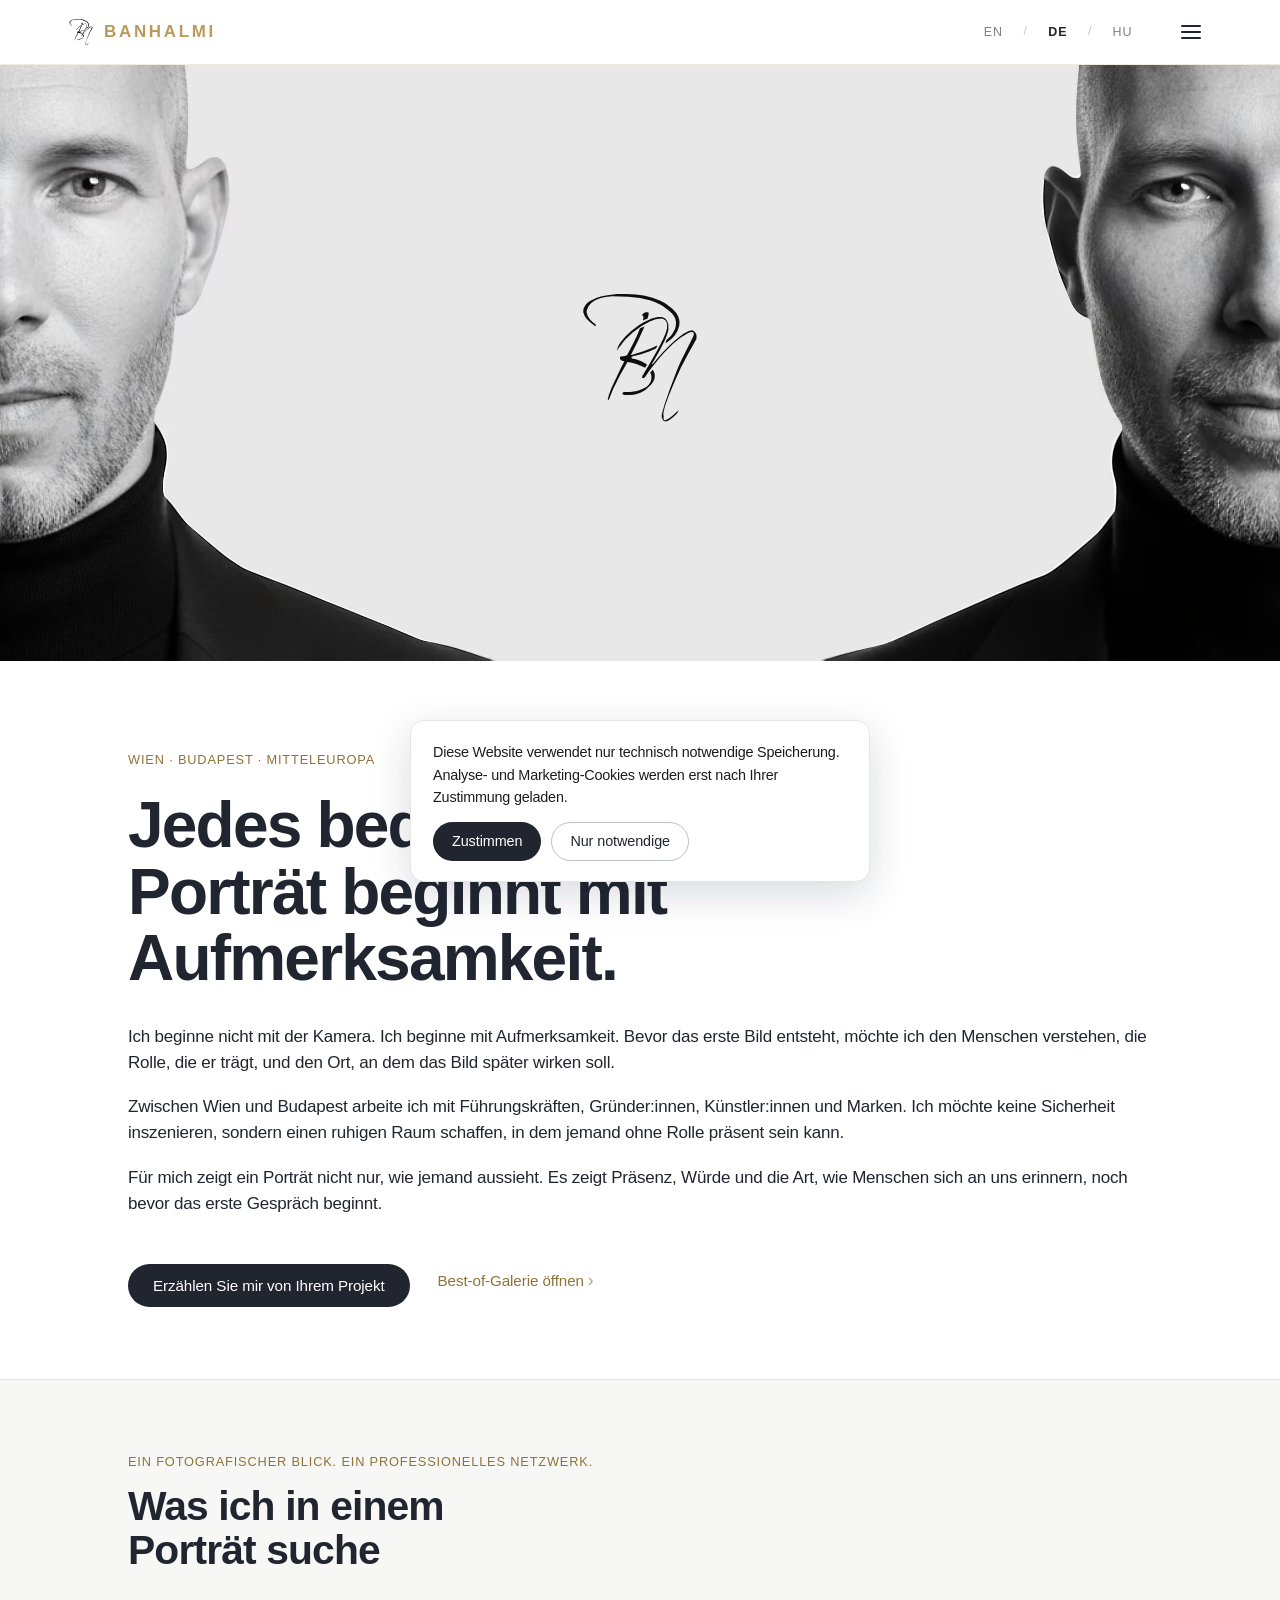
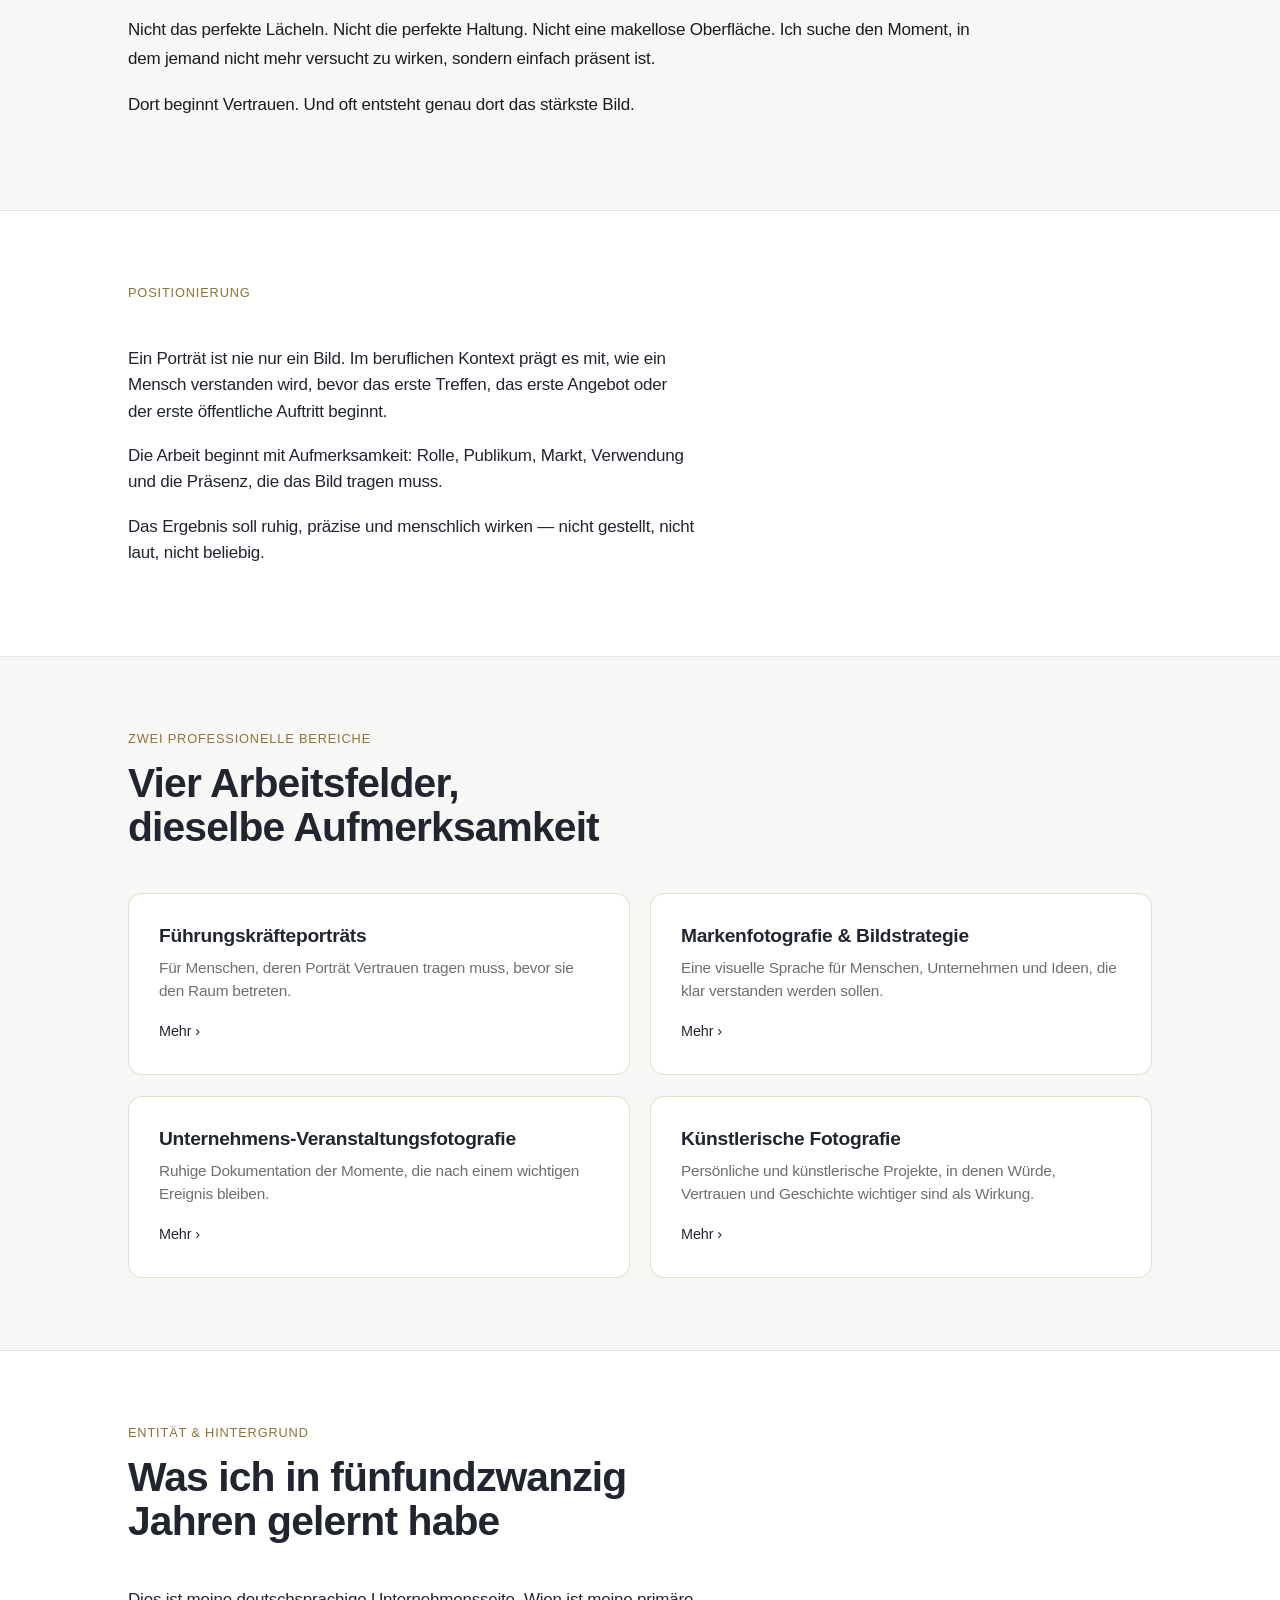
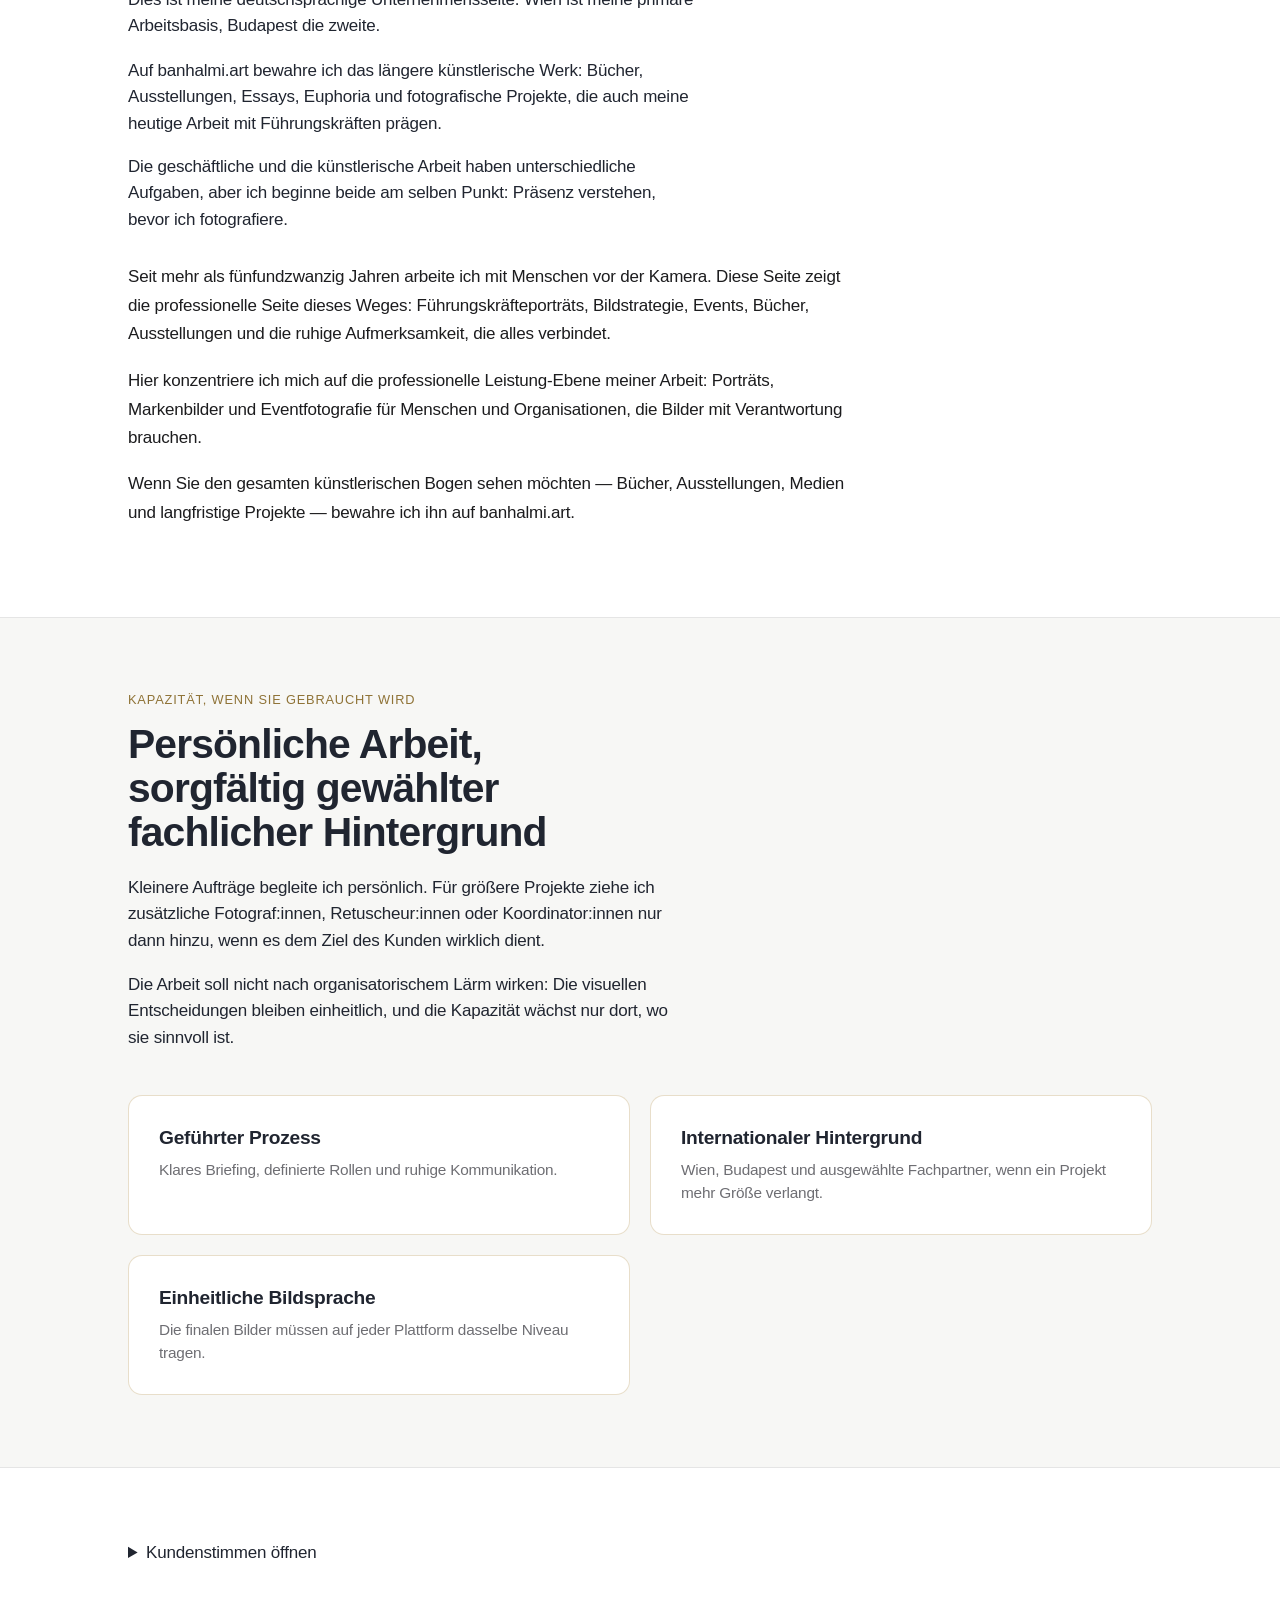
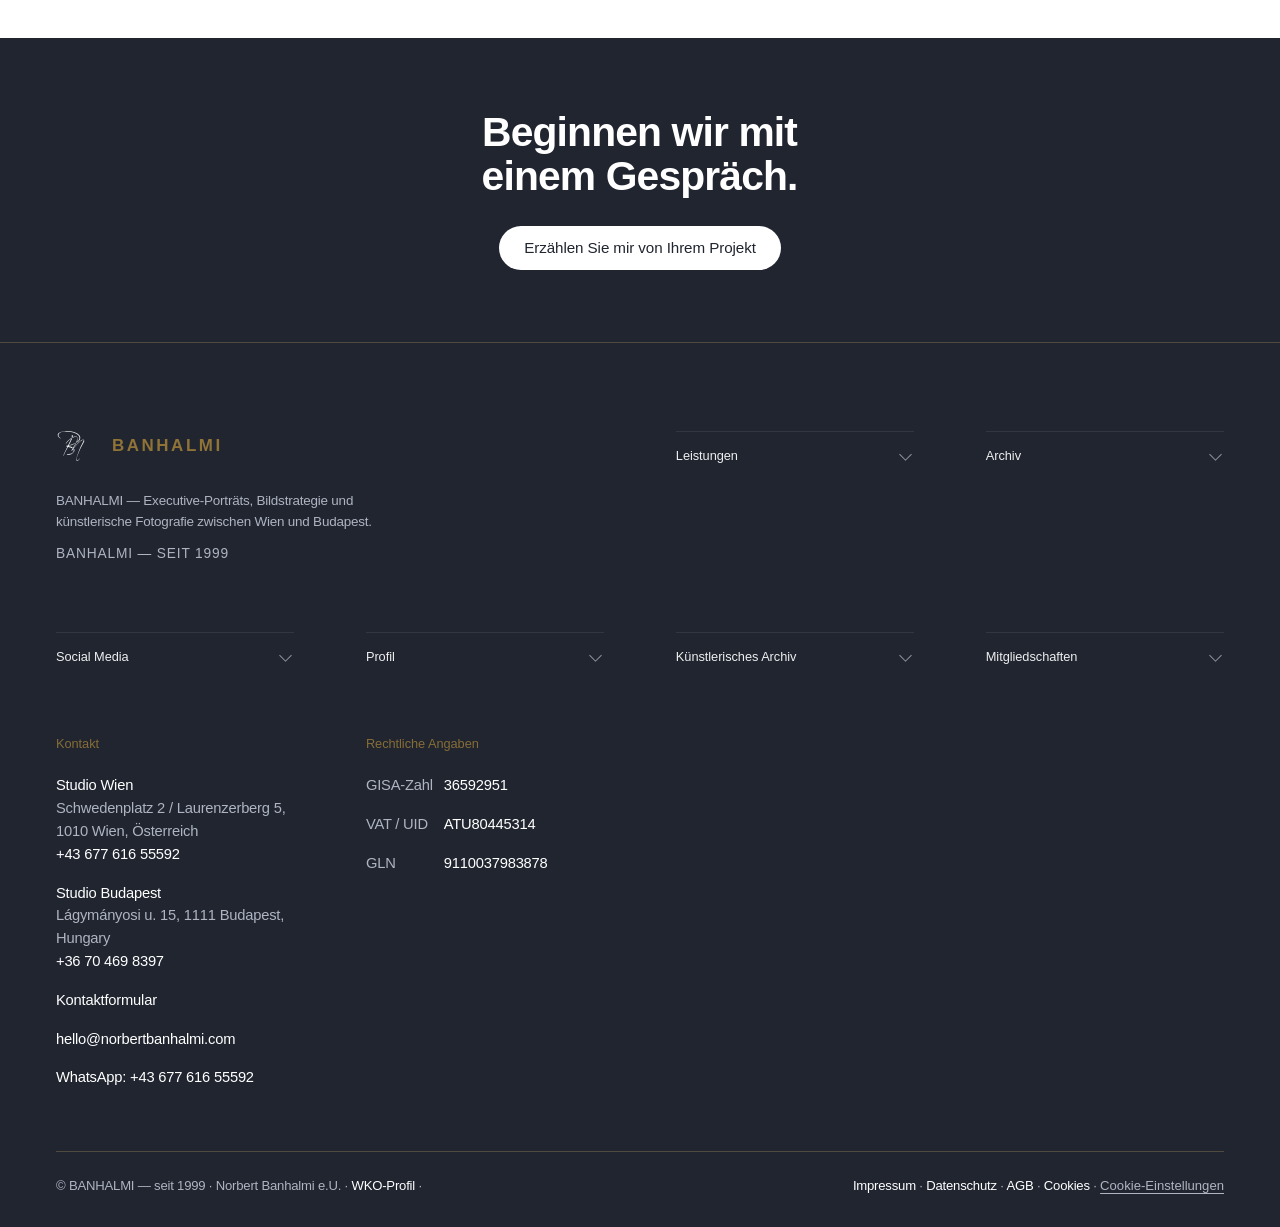
==== commit 22524e28: "Add files via upload" ====
--- a/index.html
+++ b/index.html
@@ -4,12 +4,12 @@
 <head>
 <meta charset="utf-8"/><meta content="strict-origin-when-cross-origin" name="referrer"/>
 <meta content="width=device-width, initial-scale=1" name="viewport"/>
-<title>Norbert Banhalmi | Executive Porträt &amp; visuelle Positionierung</title>
-<meta content="Executive Porträts, Brandfotografie und visuelle Positionierung von Norbert Banhalmi in Wien, Budapest und internationalen Business-Kontexten." name="description"/>
+<title>Norbert Banhalmi | Executive-Porträt &amp; Bildstrategie</title>
+<meta content="Executive Porträts, Brandfotografie und Bildstrategie von Norbert Banhalmi in Wien, Budapest und internationalen Business-Kontexten." name="description"/>
 <link href="https://www.banhalmi.at/" rel="canonical"/>
 <meta content="website" property="og:type"/>
-<meta content="Norbert Banhalmi | Executive Porträt &amp; visuelle Positionierung" property="og:title"/>
-<meta content="Executive Porträts, Brandfotografie und visuelle Positionierung von Norbert Banhalmi in Wien, Budapest und internationalen Business-Kontexten." property="og:description"/>
+<meta content="Norbert Banhalmi | Executive Porträt &amp; Bildstrategie" property="og:title"/>
+<meta content="Executive Porträts, Brandfotografie und Bildstrategie von Norbert Banhalmi in Wien, Budapest und internationalen Business-Kontexten." property="og:description"/>
 <meta content="https://www.banhalmi.at/" property="og:url"/>
 <meta content="de_AT" property="og:locale"/>
 <meta content="https://www.banhalmi.at/assets/img/og/banhalmi-og.webp" property="og:image"/>
@@ -115,7 +115,7 @@
       "about": {
         "@id": "https://www.banhalmi.art/norbert-banhalmi"
       },
-      "description": "Executive Porträts, Brandfotografie und visuelle Positionierung von Norbert Banhalmi in Wien, Budapest und internationalen Business-Kontexten."
+      "description": "Executive Porträts, Brandfotografie und Bildstrategie von Norbert Banhalmi in Wien, Budapest und internationalen Business-Kontexten."
     },
     {
       "@type": "WebSite",
@@ -125,22 +125,20 @@
       "about": {
         "@id": "https://www.banhalmi.art/norbert-banhalmi"
       },
-      "description": "Executive Porträts, Brandfotografie und visuelle Positionierung von Norbert Banhalmi in Wien, Budapest und internationalen Business-Kontexten."
+      "description": "Executive Porträts, Brandfotografie und Bildstrategie von Norbert Banhalmi in Wien, Budapest und internationalen Business-Kontexten."
     }
   ]
 }</script>
 <style>
-/* Phase 13: clickable studio names in footer */
-.site-footer .footer-studio-link{color:#fff;text-decoration:none;transition:color .25s ease,opacity .25s ease;}
-.site-footer .footer-studio-link:hover,.site-footer .footer-studio-link:focus{color:var(--gold);opacity:.95;}
-</style><meta content="Norbert Banhalmi | Executive Porträt &amp; visuelle Positionierung" name="twitter:title"/><meta content="Executive Porträts, Brandfotografie und visuelle Positionierung von Norbert Banhalmi in Wien, Budapest und internationalen Business-Kontexten." name="twitter:description"/><link href="https://www.norbertbanhalmi.com/" hreflang="en" rel="alternate"/><link href="https://www.banhalmi.at/" hreflang="de-AT" rel="alternate"/><link href="https://www.banhalminorbert.hu/" hreflang="hu-HU" rel="alternate"/><link href="https://www.norbertbanhalmi.com/" hreflang="x-default" rel="alternate"/>
+/* Phase 13: clickable studio names in footer */.site-footer.footer-studio-link{color:#fff;text-decoration:none;transition:color.25s ease,opacity.25s ease;}.site-footer.footer-studio-link:hover,.site-footer.footer-studio-link:focus{color:var(--gold);opacity:.95;}
+</style><meta content="Norbert Banhalmi | Executive Porträt &amp; Bildstrategie" name="twitter:title"/><meta content="Executive Porträts, Brandfotografie und Bildstrategie von Norbert Banhalmi in Wien, Budapest und internationalen Business-Kontexten." name="twitter:description"/><link href="https://www.norbertbanhalmi.com/" hreflang="en" rel="alternate"/><link href="https://www.banhalmi.at/" hreflang="de-AT" rel="alternate"/><link href="https://www.banhalminorbert.hu/" hreflang="hu-HU" rel="alternate"/><link href="https://www.norbertbanhalmi.com/" hreflang="x-default" rel="alternate"/>
 <link href="/humans.txt" rel="author"/>
 <link href="/llms.txt" rel="alternate" title="BANHALMI LLM summary" type="text/plain"/>
 <link href="/llms-full.txt" rel="alternate" title="BANHALMI AI knowledge brief" type="text/plain"/>
 <link href="/entity.jsonld" rel="alternate" title="BANHALMI entity graph" type="application/ld+json"/>
 <link href="/entity-graph.json" rel="alternate" title="BANHALMI machine-readable entity graph" type="application/json"/>
 <link href="/entity-graph.jsonld" rel="alternate" title="BANHALMI JSON-LD entity graph" type="application/ld+json"/>
-<meta content="Bánhalmi Norbert, Norbert Banhalmi, BANHALMI, Executive Portrait Artist, Strategie für visuelle Positionierung, Führungspräsenz, Executive Identity, visuelles Vertrauen, Decision Maker Porträt, Brand Positioning Photography, strategische Markenbilder, visuelle Positionierung, C-Level Eventfotografie, Executive Eventfotografie, Board Meeting Fotografie, Leadership Summit Fotografie, Corporate Diplomacy Fotografie, Executive Conference Fotografie, Wien–Budapest Executive Corridor, Wien, Budapest, Mitteleuropa, DACH, internationales kreatives Netzwerk, nahezu fünfzig Fotografen, OM SYSTEM Botschafter, VIPACH professionelles Fotografenteam, AmCham Austria, Speier Viko, Wien Budapest Fotografennetzwerk" name="keywords"/><script id="banhalmi-final-entity-seo" type="application/ld+json">
+<meta content="Bánhalmi Norbert, Norbert Banhalmi, BANHALMI, Executive-Porträt Artist, Strategie für Bildstrategie, Führungspräsenz, Executive Identity, visuelles Vertrauen, Decision Maker Porträt, Brand Positioning Photography, strategische Markenbilder, Bildstrategie, C-Level-Eventfotografie, Executive Eventfotografie, Board Meeting Fotografie, Leadership Summit Fotografie, Corporate Diplomacy Fotografie, Executive Conference Fotografie, Wien–Budapest Executive Corridor, Wien, Budapest, Mitteleuropa, DACH, internationales kreatives Netzwerk, nahezu fünfzig Fotografen, OM SYSTEM Botschafter, VIPACH professionelles Fotografenteam, AmCham Austria, Speier Viko, Wien Budapest Fotografennetzwerk" name="keywords"/><script id="banhalmi-final-entity-seo" type="application/ld+json">
 {
   "@context": "https://schema.org",
   "@graph": [
@@ -155,13 +153,13 @@
       "url": "https://www.banhalmi.art/norbert-banhalmi",
       "jobTitle": [
         "Executive-Porträtkünstler",
-        "Stratege für visuelle Positionierung",
+        "Stratege für Bildstrategie",
         "Fine-Art-Fotograf",
         "Berater für Brand-Fotografie"
       ],
       "knowsAbout": [
         "Executive-Porträtfotografie",
-        "visuelle Positionierung",
+        "Bildstrategie",
         "Brand-Fotografie",
         "Personal-Branding-Fotografie",
         "Fine-Art-Fotografie",
@@ -201,7 +199,7 @@
         "https://www.saatchiart.com/norbertbanhalmi",
         "https://www.wikidata.org/wiki/Q138578385"
       ],
-      "description": "Norbert Banhalmi ist ein ungarischer Executive-Porträtkünstler, Fine-Art-Fotograf und Stratege für visuelle Positionierung zwischen Wien und Budapest.",
+      "description": "Norbert Banhalmi ist ein ungarischer Executive-Porträtkünstler, Fine-Art-Fotograf und Stratege für Bildstrategie zwischen Wien und Budapest.",
       "memberOf": [
         {
           "@id": "https://www.wikidata.org/wiki/Q138413481"
@@ -314,7 +312,7 @@
         "LocalBusiness"
       ],
       "@id": "https://www.banhalmi.at/#professionalservice",
-      "name": "BANHALMI Executive Portraiture & Visual Positioning",
+      "name": "BANHALMI Executive-Porträture & Visual Positioning",
       "url": "https://www.banhalmi.at/",
       "foundingDate": "2023-11-27",
       "areaServed": [
@@ -351,21 +349,21 @@
           "url": "https://commons.wikimedia.org/wiki/Special:FilePath/Norbert_Banhalmi_gold_emblem.jpg"
         }
       },
-      "description": "Executive Porträts, Brandfotografie und visuelle Positionierung von Norbert Banhalmi in Wien, Budapest und internationalen Business-Kontexten.",
+      "description": "Executive Porträts, Brandfotografie und Bildstrategie von Norbert Banhalmi in Wien, Budapest und internationalen Business-Kontexten.",
       "keywords": [
         "Bánhalmi Norbert",
         "Norbert Banhalmi",
         "BANHALMI",
-        "Executive Portrait Artist",
-        "Strategie für visuelle Positionierung",
+        "Executive-Porträt Artist",
+        "Strategie für Bildstrategie",
         "Führungspräsenz",
         "Executive Identity",
         "visuelles Vertrauen",
         "Decision Maker Porträt",
         "Brand Positioning Photography",
         "strategische Markenbilder",
-        "visuelle Positionierung",
-        "C-Level Eventfotografie",
+        "Bildstrategie",
+        "C-Level-Eventfotografie",
         "Executive Eventfotografie",
         "Board Meeting Fotografie",
         "Leadership Summit Fotografie",
@@ -411,7 +409,7 @@
       "@type": "WebPage",
       "@id": "https://www.banhalmi.at/#webpage",
       "url": "https://www.banhalmi.at/",
-      "name": "Norbert Banhalmi | Executive Porträt & visuelle Positionierung",
+      "name": "Norbert Banhalmi | Executive Porträt & Bildstrategie",
       "inLanguage": "de-AT",
       "isPartOf": {
         "@id": "https://www.banhalmi.at/#professionalservice"
@@ -422,7 +420,7 @@
       "primaryImageOfPage": {
         "@id": "https://www.banhalmi.at/#hero-image"
       },
-      "description": "Executive Porträts, Brandfotografie und visuelle Positionierung von Norbert Banhalmi in Wien, Budapest und internationalen Business-Kontexten."
+      "description": "Executive Porträts, Brandfotografie und Bildstrategie von Norbert Banhalmi in Wien, Budapest und internationalen Business-Kontexten."
     },
     {
       "@type": "Organization",
@@ -466,14 +464,14 @@
           },
           "jobTitle": [
             "Executive-Porträtkünstler",
-            "Stratege für visuelle Positionierung",
+            "Stratege für Bildstrategie",
             "Fine-Art-Fotograf",
             "Berater für Brand-Fotografie"
           ],
-          "description": "Norbert Banhalmi ist ein ungarischer Executive-Porträtkünstler, Fine-Art-Fotograf und Stratege für visuelle Positionierung zwischen Wien und Budapest.",
+          "description": "Norbert Banhalmi ist ein ungarischer Executive-Porträtkünstler, Fine-Art-Fotograf und Stratege für Bildstrategie zwischen Wien und Budapest.",
           "knowsAbout": [
             "Executive-Porträtfotografie",
-            "visuelle Positionierung",
+            "Bildstrategie",
             "Brand-Fotografie",
             "Personal-Branding-Fotografie",
             "Fine-Art-Fotografie",
@@ -562,14 +560,14 @@
           },
           "jobTitle": [
             "Executive-Porträtkünstler",
-            "Stratege für visuelle Positionierung",
+            "Stratege für Bildstrategie",
             "Fine-Art-Fotograf",
             "Berater für Brand-Fotografie"
           ],
-          "description": "Norbert Banhalmi ist ein ungarischer Executive-Porträtkünstler, Fine-Art-Fotograf und Stratege für visuelle Positionierung zwischen Wien und Budapest.",
+          "description": "Norbert Banhalmi ist ein ungarischer Executive-Porträtkünstler, Fine-Art-Fotograf und Stratege für Bildstrategie zwischen Wien und Budapest.",
           "knowsAbout": [
             "Executive-Porträtfotografie",
-            "visuelle Positionierung",
+            "Bildstrategie",
             "Brand-Fotografie",
             "Personal-Branding-Fotografie",
             "Fine-Art-Fotografie",
@@ -658,14 +656,14 @@
           },
           "jobTitle": [
             "Executive-Porträtkünstler",
-            "Stratege für visuelle Positionierung",
+            "Stratege für Bildstrategie",
             "Fine-Art-Fotograf",
             "Berater für Brand-Fotografie"
           ],
-          "description": "Norbert Banhalmi ist ein ungarischer Executive-Porträtkünstler, Fine-Art-Fotograf und Stratege für visuelle Positionierung zwischen Wien und Budapest.",
+          "description": "Norbert Banhalmi ist ein ungarischer Executive-Porträtkünstler, Fine-Art-Fotograf und Stratege für Bildstrategie zwischen Wien und Budapest.",
           "knowsAbout": [
             "Executive-Porträtfotografie",
-            "visuelle Positionierung",
+            "Bildstrategie",
             "Brand-Fotografie",
             "Personal-Branding-Fotografie",
             "Fine-Art-Fotografie",
@@ -754,14 +752,14 @@
           },
           "jobTitle": [
             "Executive-Porträtkünstler",
-            "Stratege für visuelle Positionierung",
+            "Stratege für Bildstrategie",
             "Fine-Art-Fotograf",
             "Berater für Brand-Fotografie"
           ],
-          "description": "Norbert Banhalmi ist ein ungarischer Executive-Porträtkünstler, Fine-Art-Fotograf und Stratege für visuelle Positionierung zwischen Wien und Budapest.",
+          "description": "Norbert Banhalmi ist ein ungarischer Executive-Porträtkünstler, Fine-Art-Fotograf und Stratege für Bildstrategie zwischen Wien und Budapest.",
           "knowsAbout": [
             "Executive-Porträtfotografie",
-            "visuelle Positionierung",
+            "Bildstrategie",
             "Brand-Fotografie",
             "Personal-Branding-Fotografie",
             "Fine-Art-Fotografie",
@@ -898,11 +896,11 @@
         },
         {
           "@type": "DefinedTerm",
-          "name": "Executive Portrait Artist"
-        },
-        {
-          "@type": "DefinedTerm",
-          "name": "Strategie für visuelle Positionierung"
+          "name": "Executive-Porträt Artist"
+        },
+        {
+          "@type": "DefinedTerm",
+          "name": "Strategie für Bildstrategie"
         },
         {
           "@type": "DefinedTerm",
@@ -930,11 +928,11 @@
         },
         {
           "@type": "DefinedTerm",
-          "name": "visuelle Positionierung"
-        },
-        {
-          "@type": "DefinedTerm",
-          "name": "C-Level Eventfotografie"
+          "name": "Bildstrategie"
+        },
+        {
+          "@type": "DefinedTerm",
+          "name": "C-Level-Eventfotografie"
         },
         {
           "@type": "DefinedTerm",
@@ -989,16 +987,16 @@
         "Bánhalmi Norbert",
         "Norbert Banhalmi",
         "BANHALMI",
-        "Executive Portrait Artist",
-        "Strategie für visuelle Positionierung",
+        "Executive-Porträt Artist",
+        "Strategie für Bildstrategie",
         "Führungspräsenz",
         "Executive Identity",
         "visuelles Vertrauen",
         "Decision Maker Porträt",
         "Brand Positioning Photography",
         "strategische Markenbilder",
-        "visuelle Positionierung",
-        "C-Level Eventfotografie",
+        "Bildstrategie",
+        "C-Level-Eventfotografie",
         "Executive Eventfotografie",
         "Board Meeting Fotografie",
         "Leadership Summit Fotografie",
@@ -1010,7 +1008,7 @@
         "Mitteleuropa",
         "DACH"
       ],
-      "description": "Executive Porträts, Brandfotografie und visuelle Positionierung von Norbert Banhalmi in Wien, Budapest und internationalen Business-Kontexten."
+      "description": "Executive Porträts, Brandfotografie und Bildstrategie von Norbert Banhalmi in Wien, Budapest und internationalen Business-Kontexten."
     }
   ]
 }</script><script id="banhalmi-professional-network-schema" type="application/ld+json">
@@ -1023,7 +1021,7 @@
       "name": "Norbert Banhalmi",
       "jobTitle": [
         "Executive-Porträtkünstler",
-        "Stratege für visuelle Positionierung",
+        "Stratege für Bildstrategie",
         "Fine-Art-Fotograf",
         "Berater für Brand-Fotografie"
       ],
@@ -1046,7 +1044,7 @@
       ],
       "knowsAbout": [
         "Executive-Porträtfotografie",
-        "visuelle Positionierung",
+        "Bildstrategie",
         "Brand-Fotografie",
         "Personal-Branding-Fotografie",
         "Fine-Art-Fotografie",
@@ -1064,7 +1062,7 @@
       "mainEntityOfPage": {
         "@id": "https://www.banhalmi.art/norbert-banhalmi#webpage"
       },
-      "description": "Norbert Banhalmi ist ein ungarischer Executive-Porträtkünstler, Fine-Art-Fotograf und Stratege für visuelle Positionierung zwischen Wien und Budapest.",
+      "description": "Norbert Banhalmi ist ein ungarischer Executive-Porträtkünstler, Fine-Art-Fotograf und Stratege für Bildstrategie zwischen Wien und Budapest.",
       "nationality": {
         "@type": "Country",
         "name": "Hungary",
@@ -1120,7 +1118,7 @@
       "@type": "Organization",
       "@id": "https://www.banhalmi.at/#professional-network",
       "name": "BANHALMI Professional Creative Network",
-      "description": "Executive Porträts, Brandfotografie und visuelle Positionierung von Norbert Banhalmi in Wien, Budapest und internationalen Business-Kontexten.",
+      "description": "Executive Porträts, Brandfotografie und Bildstrategie von Norbert Banhalmi in Wien, Budapest und internationalen Business-Kontexten.",
       "memberOf": [
         {
           "@type": "Organization",
@@ -1145,7 +1143,7 @@
         {
           "@type": "Person",
           "name": "Speier Viko",
-          "description": "Executive Porträts, Brandfotografie und visuelle Positionierung von Norbert Banhalmi in Wien, Budapest und internationalen Business-Kontexten."
+          "description": "Executive Porträts, Brandfotografie und Bildstrategie von Norbert Banhalmi in Wien, Budapest und internationalen Business-Kontexten."
         }
       ],
       "areaServed": [
@@ -1165,7 +1163,7 @@
     }
   ]
 }
-</script><meta content="https://www.banhalmi.at/assets/img/og/banhalmi-og.webp" property="og:image:secure_url"/><meta content="image/webp" property="og:image:type"/><meta content="Norbert Banhalmi – Executive Portrait Artist und Stratege für visuelle Positionierung" property="og:image:alt"/><meta content="Norbert Banhalmi – Executive Portrait Artist und Stratege für visuelle Positionierung" name="twitter:image:alt"/><link href="assets/img/brand/favicon.svg" rel="icon" type="image/svg+xml"/><link href="assets/img/brand/favicon.ico" rel="alternate icon" sizes="any"/><link href="assets/img/brand/favicon-32x32.png" rel="icon" sizes="32x32" type="image/png"/><link href="assets/img/brand/favicon-16x16.png" rel="icon" sizes="16x16" type="image/png"/><link href="assets/img/brand/apple-touch-icon.png" rel="apple-touch-icon" sizes="180x180"/><link color="#000000" href="assets/img/brand/safari-pinned-tab.svg" rel="mask-icon"/><link href="site.webmanifest" rel="manifest"/> <link href="/pricing.json" rel="alternate" title="BANHALMI pricing logic" type="application/json"/>
+</script><meta content="https://www.banhalmi.at/assets/img/og/banhalmi-og.webp" property="og:image:secure_url"/><meta content="image/webp" property="og:image:type"/><meta content="Norbert Banhalmi – Executive-Porträt Artist und Stratege für Bildstrategie" property="og:image:alt"/><meta content="Norbert Banhalmi – Executive-Porträt Artist und Stratege für Bildstrategie" name="twitter:image:alt"/><link href="assets/img/brand/favicon.svg" rel="icon" type="image/svg+xml"/><link href="assets/img/brand/favicon.ico" rel="alternate icon" sizes="any"/><link href="assets/img/brand/favicon-32x32.png" rel="icon" sizes="32x32" type="image/png"/><link href="assets/img/brand/favicon-16x16.png" rel="icon" sizes="16x16" type="image/png"/><link href="assets/img/brand/apple-touch-icon.png" rel="apple-touch-icon" sizes="180x180"/><link color="#000000" href="assets/img/brand/safari-pinned-tab.svg" rel="mask-icon"/><link href="site.webmanifest" rel="manifest"/> <link href="/pricing.json" rel="alternate" title="BANHALMI pricing logic" type="application/json"/>
 <link href="/entity.jsonld" rel="alternate" title="BANHALMI entity graph" type="application/ld+json"/>
 <link href="/entity-graph.jsonld" rel="alternate" title="BANHALMI full entity graph" type="application/ld+json"/>
 </head>
@@ -1198,7 +1196,7 @@
       "name": "BANHALMI",
       "foundingDate": "1999",
       "slogan": "Seit 1999",
-      "description": "Executive Porträts, Brandfotografie und visuelle Positionierung von Norbert Banhalmi in Wien, Budapest und internationalen Business-Kontexten.",
+      "description": "Executive Porträts, Brandfotografie und Bildstrategie von Norbert Banhalmi in Wien, Budapest und internationalen Business-Kontexten.",
       "founder": {
         "@id": "https://www.banhalmi.art/norbert-banhalmi"
       },
@@ -1237,18 +1235,18 @@
         "@type": "Place",
         "name": "Budapest"
       },
-      "description": "Norbert Banhalmi ist ein ungarischer Executive-Porträtkünstler, Fine-Art-Fotograf und Stratege für visuelle Positionierung zwischen Wien und Budapest.",
+      "description": "Norbert Banhalmi ist ein ungarischer Executive-Porträtkünstler, Fine-Art-Fotograf und Stratege für Bildstrategie zwischen Wien und Budapest.",
       "url": "https://www.banhalmi.art/norbert-banhalmi",
       "image": "https://commons.wikimedia.org/wiki/Special:Redirect/file/Norbert-Banhalmi-self-portrait.jpg",
       "jobTitle": [
         "Executive-Porträtkünstler",
-        "Stratege für visuelle Positionierung",
+        "Stratege für Bildstrategie",
         "Fine-Art-Fotograf",
         "Berater für Brand-Fotografie"
       ],
       "knowsAbout": [
         "Executive-Porträtfotografie",
-        "visuelle Positionierung",
+        "Bildstrategie",
         "Brand-Fotografie",
         "Personal-Branding-Fotografie",
         "Fine-Art-Fotografie",
@@ -1409,8 +1407,8 @@
         {
           "@type": "WebPage",
           "url": "https://www.banhalmi.at/",
-          "name": "Norbert Banhalmi | Executive Porträt & visuelle Positionierung",
-          "description": "Executive Porträts, Brandfotografie und visuelle Positionierung von Norbert Banhalmi in Wien, Budapest und internationalen Business-Kontexten."
+          "name": "Norbert Banhalmi | Executive Porträt & Bildstrategie",
+          "description": "Executive Porträts, Brandfotografie und Bildstrategie von Norbert Banhalmi in Wien, Budapest und internationalen Business-Kontexten."
         },
         {
           "@type": "ProfilePage",
@@ -1494,7 +1492,7 @@
         "BANHALMI",
         "Bánhalmi Norbert Fotografie"
       ],
-      "description": "Executive Porträts, Brandfotografie und visuelle Positionierung von Norbert Banhalmi in Wien, Budapest und internationalen Business-Kontexten.",
+      "description": "Executive Porträts, Brandfotografie und Bildstrategie von Norbert Banhalmi in Wien, Budapest und internationalen Business-Kontexten.",
       "url": "https://www.norbertbanhalmi.com/",
       "email": "hello@norbertbanhalmi.com",
       "telephone": "+4367761655592",
@@ -1665,16 +1663,16 @@
         "Bánhalmi Norbert",
         "Norbert Banhalmi",
         "BANHALMI",
-        "Executive Portrait Artist",
-        "Strategie für visuelle Positionierung",
+        "Executive-Porträt Artist",
+        "Strategie für Bildstrategie",
         "Führungspräsenz",
         "Executive Identity",
         "visuelles Vertrauen",
         "Decision Maker Porträt",
         "Brand Positioning Photography",
         "strategische Markenbilder",
-        "visuelle Positionierung",
-        "C-Level Eventfotografie",
+        "Bildstrategie",
+        "C-Level-Eventfotografie",
         "Executive Eventfotografie",
         "Board Meeting Fotografie",
         "Leadership Summit Fotografie",
@@ -1726,8 +1724,18 @@
 </script><header class="site-header">
 <div class="wrap">
 <nav aria-label="Main" class="nav">
-<a class="brand" href="/"><img alt="BANHALMI" class="brand-logo" decoding="async" height="26" loading="lazy" src="assets/img/brand/banhalmi-logo-black-transparent.svg" title="BANHALMI" width="26"/><span class="brand-word">BANHALMI</span></a>
-<ul class="nav-links"><li><a href="/about/">Über mich</a></li><li><a href="/portrait/">Executive Porträt</a></li><li><a href="/lifestyle/">Brand &amp; visuelle Positionierung</a></li><li><a href="/event-photography/">C-Level Events</a></li><li><a href="/glamour/">Fine Art</a></li><li><a href="/kontakt/">Kontakt</a></li><li><a class="nav-cta" href="/requestaquote/">Anfrage</a></li></ul>
+<a class="brand" href="/"><img alt="" aria-hidden="true" class="brand-logo" decoding="async" height="26" loading="lazy" src="assets/img/brand/banhalmi-logo-black-transparent.svg" width="26"/><span class="brand-word">BANHALMI</span></a>
+<ul class="nav-links">
+<li><a href="/about/">Über mich</a></li>
+<li><a href="/galerie/">Galerie</a></li>
+<li><a href="/portrait/">Executive-Porträt</a></li>
+<li><a href="/lifestyle/">Brand-Fotografie</a></li>
+<li><a href="/event-photography/">C-Level Events</a></li>
+<li><a href="/glamour/">Fine Art</a></li>
+<li><a href="/faq/">FAQ</a></li>
+<li><a href="/kontakt/">Kontakt</a></li>
+<li><a class="nav-cta" href="/requestaquote/">Anfrage</a></li>
+</ul>
 <div aria-label="Language" class="lang-switch"><a class="" href="https://www.norbertbanhalmi.com/" hreflang="en">EN</a><span class="sep">/</span><a class="active" href="https://www.banhalmi.at/" hreflang="de-AT">DE</a><span class="sep">/</span><a class="" href="https://www.banhalminorbert.hu/" hreflang="hu-HU">HU</a></div>
 <button aria-expanded="false" aria-label="Menü" class="menu-btn">
 <span></span><span></span><span></span>
@@ -1736,20 +1744,19 @@
 </div>
 </header>
 <main id="main">
-<section class="hero hero-image-first"><div class="wrap"><figure class="hero-figure editorial-hero reveal"><picture><source srcset="assets/img/curated/hero-signature.avif" type="image/avif"/><source srcset="assets/img/curated/hero-signature.webp" type="image/webp"/><img alt="BANHALMI ikonisches schwarz-weißes Zwei-Gesichter-Hero-Porträt von Norbert Banhalmi" decoding="async" fetchpriority="high" height="1117" loading="eager" src="assets/img/curated/hero-signature.webp" title="BANHALMI ikonisches schwarz-weißes Zwei-Gesichter-Hero-Porträt von Norbert Banhalmi" width="2400"/></picture><img alt="BANHALMI Logo-Overlay" class="hero-center-logo" decoding="async" height="140" loading="lazy" src="assets/img/brand/banhalmi-logo-black-transparent.svg" title="BANHALMI Logo-Overlay" width="140"/></figure>
-<p class="eyebrow"><strong class="key-term">Wien</strong> · <strong class="key-term">Budapest</strong> · <strong class="key-term">Mitteleuropa</strong></p><h1>Jedes bedeutende Porträt beginnt mit Aufmerksamkeit.</h1><p>Ich beginne nicht mit der Kamera. Ich beginne mit Aufmerksamkeit. Bevor das erste Bild entsteht, möchte ich den Menschen verstehen, die Rolle, die er trägt, und den Ort, an dem das Bild später wirken soll.</p><p>Zwischen <strong class="key-term">Wien</strong> und <strong class="key-term">Budapest</strong> arbeite ich mit Führungskräften, Gründer:innen, Künstler:innen und Marken. Ich möchte keine Sicherheit inszenieren, sondern einen ruhigen Raum schaffen, in dem jemand ohne Rolle präsent sein kann.</p><p>Für mich zeigt ein Porträt nicht nur, wie jemand aussieht. Es zeigt Präsenz, Würde und die Art, wie Menschen sich an uns erinnern, noch bevor das erste Gespräch beginnt.</p>
-<div class="lead"></div>
-<div class="hero-actions"><a class="btn btn-primary" href="/requestaquote/">Erzählen Sie mir von Ihrem Projekt</a><a class="btn-link" href="/portrait/">Best-of-Galerie öffnen</a></div>
-</div></section><section class="section professional-network refined-network section-band" id="banhalmi-network"><div class="wrap"><div class="section-head reveal"><span class="eyebrow">Ein fotografischer Blick. Ein <strong class="key-term">professionelles Netzwerk</strong>.</span><h2>Was ich in einem Porträt suche</h2></div><div class="prose reveal structural-prose"><p>Nicht das perfekte Lächeln. Nicht die perfekte Haltung. Nicht eine makellose Oberfläche. Ich suche den Moment, in dem jemand nicht mehr versucht zu wirken, sondern einfach präsent ist.</p><p>Dort beginnt Vertrauen. Und oft entsteht genau dort das stärkste Bild.</p></div></div></section><section><div class="wrap"><div class="section-head reveal"><span class="eyebrow">Positionierung</span></div><div class="prose reveal"><p>Ein Porträt ist nie nur ein Bild. Im beruflichen Kontext prägt es mit, wie ein Mensch verstanden wird, bevor das erste Treffen, das erste Angebot oder der erste öffentliche Auftritt beginnt.</p><p>Die Arbeit beginnt mit Aufmerksamkeit: Rolle, Publikum, Markt, Verwendung und die Präsenz, die das Bild tragen muss.</p><p>Das Ergebnis soll ruhig, präzise und menschlich wirken — nicht gestellt, nicht laut, nicht beliebig.</p></div></div></section><section class="section-band" id="leistungen"><div class="wrap"><div class="section-head reveal"><span class="eyebrow">Zwei professionelle Bereiche</span><h2>Vier Arbeitsfelder, dieselbe Aufmerksamkeit</h2></div><div class="cards reveal"><a class="card reveal" href="/portrait/"><h3>Führungskräfteporträts</h3><p>Für Menschen, deren Porträt Vertrauen tragen muss, bevor sie den Raum betreten.</p><span class="more">Mehr ›</span></a><a class="card reveal" href="/lifestyle/"><h3>Markenfotografie &amp; visuelle Positionierung</h3><p>Eine visuelle Sprache für Menschen, Unternehmen und Ideen, die klar verstanden werden sollen.</p><span class="more">Mehr ›</span></a><a class="card reveal" href="/event-photography/"><h3>Unternehmens-Veranstaltungsfotografie</h3><p>Ruhige Dokumentation der Momente, die nach einem wichtigen Ereignis bleiben.</p><span class="more">Mehr ›</span></a><a class="card reveal" href="/glamour/"><h3>Künstlerische Fotografie</h3><p>Persönliche und künstlerische Projekte, in denen Würde, Vertrauen und Geschichte wichtiger sind als Wirkung.</p><span class="more">Mehr ›</span></a></div></div></section><section><div class="wrap"><div class="section-head reveal"><span class="eyebrow">Entität &amp; Hintergrund</span><h2>Was ich in fünfundzwanzig Jahren gelernt habe</h2></div><div class="prose reveal"><p>Dies ist meine deutschsprachige Unternehmensseite. <strong class="key-term">Wien</strong> ist meine primäre Arbeitsbasis, <strong class="key-term">Budapest</strong> die zweite.</p><p>Auf <strong class="key-term">banhalmi.art</strong> bewahre ich das längere künstlerische Werk: Bücher, Ausstellungen, Essays, Euphoria und fotografische Projekte, die auch meine heutige Arbeit mit Führungskräften prägen.</p><p>Die geschäftliche und die künstlerische Arbeit haben unterschiedliche Aufgaben, aber ich beginne beide am selben Punkt: Präsenz verstehen, bevor ich fotografiere.</p></div><div class="prose reveal structural-prose"><p>Seit mehr als fünfundzwanzig Jahren arbeite ich mit Menschen vor der Kamera. Diese Seite zeigt die professionelle Seite dieses Weges: Führungskräfteporträts, <strong class="key-term">visuelle Positionierung</strong>, Events, Bücher, Ausstellungen und die ruhige Aufmerksamkeit, die alles verbindet.</p><p>Hier konzentriere ich mich auf die professionelle Service-Ebene meiner Arbeit: Porträts, Markenbilder und Eventfotografie für Menschen und Organisationen, die Bilder mit Verantwortung brauchen.</p><p>Wenn Sie den gesamten künstlerischen Bogen sehen möchten — Bücher, Ausstellungen, Medien und langfristige Projekte — bewahre ich ihn auf <strong class="key-term">banhalmi.art</strong>.</p></div></div></section><section class="section professional-network section-band" id="professional-network"><div class="wrap"><div class="section-head reveal"><span class="eyebrow">Skalierbarkeit ohne Verlust an Aufmerksamkeit</span><h2>Ein Fotograf. Ein sorgfältig gewähltes Netzwerk.</h2><p>Manche Projekte brauchen meine persönliche Anwesenheit vom ersten Gespräch bis zur Bildauswahl. Andere brauchen ein sorgfältig zusammengestelltes Team. Entscheidend ist nicht die Größe des Projekts, sondern was der Aufgabe wirklich dient.</p><p>Über die Jahre ist zwischen <strong class="key-term">Wien</strong>, <strong class="key-term">Budapest</strong> und internationalen Orten ein Netzwerk entstanden, das größeren Projekten Kapazität gibt, ohne den persönlichen Rhythmus zu verlieren.</p><p>Nachdem ich den Auftrag verstanden habe, definiere ich die passende Koordination: ich persönlich, ein ausgewähltes Mitglied des <strong class="key-term">BANHALMI</strong> Teams oder — bei ausgewählten <strong class="key-term">AmCham</strong>-bezogenen Projekten — <strong class="key-term">Speier Viko</strong>.</p></div><div class="prose reveal"><p>Wenn ein Projekt mehr als ein Augenpaar braucht, skaliere ich nicht über Menge, sondern über Vertrauen. Rund um <strong class="key-term">BANHALMI</strong> gibt es ein koordiniertes <strong class="key-term">professionelles Netzwerk</strong>, das ich einbinde, wenn es dem Ziel des Kunden wirklich dient.</p><p><strong class="key-term">Speier Viko</strong> kann ausgewählte <strong class="key-term">AmCham</strong>-bezogene Projekte je nach Projektanforderung koordinieren. Diese Rolle trägt dazu bei, dass die Marke <strong class="key-term">BANHALMI</strong> auch im internationalen Geschäftsumfeld ruhig, präzise und zuverlässig arbeiten kann.</p><p>Ich bin <strong class="key-term">OM SYSTEM Botschafter</strong> und arbeite mit OM SYSTEM Botschaftern sowie mit dem professionellen Fotografenteam von <strong class="key-term">VIPACH</strong> – Vienna Photo Art &amp; Creative Hub zusammen. Es handelt sich nicht um eine lose Kontaktliste, sondern um ein vertrauensbasiertes kreatives Netzwerk, das ich bei Bedarf mit mehreren Fotografen, mobilem Studio, parallelen Standorten und schnellerer Postproduktion skalieren kann.</p><p>Für Kundinnen und Kunden in <strong class="key-term">Wien</strong> und <strong class="key-term">Budapest</strong> bedeutet das, dass unterschiedliche fotografische Aufgaben mit derselben visuellen Haltung umgesetzt werden können.</p></div><div class="cards reveal" style="margin-top:32px"><div class="card reveal"><h3>Nahezu 50 Fachleute</h3><p>Ein vertrautes Netzwerk für Projekte, die mehr Kapazität, schnellere Retusche oder parallele Orte brauchen.</p></div><div class="card reveal"><h3><strong class="key-term">Speier Viko</strong></h3><p>Kann ausgewählte <strong class="key-term">AmCham</strong>-bezogene internationale Business-Projekte je nach Projektanforderung koordinieren.</p></div><div class="card reveal"><h3>OM SYSTEM Botschafter-Netzwerk</h3><p>Ich bin <strong class="key-term">OM SYSTEM Botschafter</strong> und arbeite bei ausgewählten Projekten mit OM SYSTEM Botschaftern zusammen.</p></div><div class="card reveal"><h3><strong class="key-term">VIPACH</strong> Profi-Team</h3><p>Wenn es sinnvoll ist, arbeite ich auch mit dem professionellen Fotografenteam von <strong class="key-term">VIPACH</strong> – <strong class="key-term">Vienna</strong> Photo Art &amp; Creative Hub zusammen.</p></div></div></div></section><section class="reviews-drawer-section" id="reviews"><div class="wrap"><details class="review-drawer reveal"><summary>Kundenstimmen öffnen</summary><h2>Kundenstimmen</h2><p>Ausgewählte Google-Bewertungen stehen in einem ruhigen, aufklappbaren Bereich zur Verfügung. Sie sind für Besucher gedacht, die vor dem ersten Gespräch zusätzliche Orientierung suchen.</p><div class="elfsight-app-74b93fcd-e6cf-4286-a064-7dfe117f511d" data-elfsight-app-lazy=""></div></details></div></section><section class="cta-band"><div class="wrap"><h2>Beginnen wir mit einem Gespräch.</h2><a class="btn btn-primary" href="/requestaquote/">Erzählen Sie mir von Ihrem Projekt</a></div></section>
+<section class="hero hero-image-first"><div class="wrap"><figure class="hero-figure editorial-hero reveal"><picture><source srcset="assets/img/curated/hero-signature.avif" type="image/avif"/><source srcset="assets/img/curated/hero-signature.webp" type="image/webp"/><img alt="BANHALMI-Porträtbild als visuelles Signaturmotiv." decoding="async" fetchpriority="high" height="1117" loading="eager" src="assets/img/curated/hero-signature.webp" title="BANHALMI-Porträtbild als visuelles Signaturmotiv." width="2400"/></picture><img alt="" aria-hidden="true" class="hero-center-logo" decoding="async" height="140" loading="lazy" src="assets/img/brand/banhalmi-logo-black-transparent.svg" width="140"/></figure>
+<p class="eyebrow">Wien · Budapest · Mitteleuropa</p><h1>Jedes bedeutende Porträt beginnt mit Aufmerksamkeit.</h1><p>Ich beginne nicht mit der Kamera. Ich beginne mit Aufmerksamkeit. Bevor das erste Bild entsteht, möchte ich den Menschen verstehen, die Rolle, die er trägt, und den Ort, an dem das Bild später wirken soll.</p><p>Zwischen Wien und Budapest arbeite ich mit Führungskräften, Gründer:innen, Künstler:innen und Marken. Ich möchte keine Sicherheit inszenieren, sondern einen ruhigen Raum schaffen, in dem jemand ohne Rolle präsent sein kann.</p><p>Für mich zeigt ein Porträt nicht nur, wie jemand aussieht. Es zeigt Präsenz, Würde und die Art, wie Menschen sich an uns erinnern, noch bevor das erste Gespräch beginnt.</p>
+<div class="hero-actions"><a class="btn btn-primary" href="/requestaquote/">Erzählen Sie mir von Ihrem Projekt</a><a class="btn-link" href="/galerie/">Best-of-Galerie öffnen</a></div>
+</div></section><section class="section professional-network refined-network section-band" id="banhalmi-network"><div class="wrap"><div class="section-head reveal"><span class="eyebrow">Ein fotografischer Blick. Ein professionelles Netzwerk.</span><h2>Was ich in einem Porträt suche</h2></div><div class="prose reveal structural-prose"><p>Nicht das perfekte Lächeln. Nicht die perfekte Haltung. Nicht eine makellose Oberfläche. Ich suche den Moment, in dem jemand nicht mehr versucht zu wirken, sondern einfach präsent ist.</p><p>Dort beginnt Vertrauen. Und oft entsteht genau dort das stärkste Bild.</p></div></div></section><section><div class="wrap"><div class="section-head reveal"><span class="eyebrow">Positionierung</span></div><div class="prose reveal"><p>Ein Porträt ist nie nur ein Bild. Im beruflichen Kontext prägt es mit, wie ein Mensch verstanden wird, bevor das erste Treffen, das erste Angebot oder der erste öffentliche Auftritt beginnt.</p><p>Die Arbeit beginnt mit Aufmerksamkeit: Rolle, Publikum, Markt, Verwendung und die Präsenz, die das Bild tragen muss.</p><p>Das Ergebnis soll ruhig, präzise und menschlich wirken — nicht gestellt, nicht laut, nicht beliebig.</p></div></div></section><section class="section-band" id="leistungen"><div class="wrap"><div class="section-head reveal"><span class="eyebrow">Zwei professionelle Bereiche</span><h2>Vier Arbeitsfelder, dieselbe Aufmerksamkeit</h2></div><div class="cards reveal"><a class="card reveal" href="/portrait/"><h3>Führungskräfteporträts</h3><p>Für Menschen, deren Porträt Vertrauen tragen muss, bevor sie den Raum betreten.</p><span class="more">Mehr ›</span></a><a class="card reveal" href="/lifestyle/"><h3>Markenfotografie &amp; Bildstrategie</h3><p>Eine visuelle Sprache für Menschen, Unternehmen und Ideen, die klar verstanden werden sollen.</p><span class="more">Mehr ›</span></a><a class="card reveal" href="/event-photography/"><h3>Unternehmens-Veranstaltungsfotografie</h3><p>Ruhige Dokumentation der Momente, die nach einem wichtigen Ereignis bleiben.</p><span class="more">Mehr ›</span></a><a class="card reveal" href="/glamour/"><h3>Künstlerische Fotografie</h3><p>Persönliche und künstlerische Projekte, in denen Würde, Vertrauen und Geschichte wichtiger sind als Wirkung.</p><span class="more">Mehr ›</span></a></div></div></section><section><div class="wrap"><div class="section-head reveal"><span class="eyebrow">Entität &amp; Hintergrund</span><h2>Was ich in fünfundzwanzig Jahren gelernt habe</h2></div><div class="prose reveal"><p>Dies ist meine deutschsprachige Unternehmensseite. Wien ist meine primäre Arbeitsbasis, Budapest die zweite.</p><p>Auf banhalmi.art bewahre ich das längere künstlerische Werk: Bücher, Ausstellungen, Essays, Euphoria und fotografische Projekte, die auch meine heutige Arbeit mit Führungskräften prägen.</p><p>Die geschäftliche und die künstlerische Arbeit haben unterschiedliche Aufgaben, aber ich beginne beide am selben Punkt: Präsenz verstehen, bevor ich fotografiere.</p></div><div class="prose reveal structural-prose"><p>Seit mehr als fünfundzwanzig Jahren arbeite ich mit Menschen vor der Kamera. Diese Seite zeigt die professionelle Seite dieses Weges: Führungskräfteporträts, Bildstrategie, Events, Bücher, Ausstellungen und die ruhige Aufmerksamkeit, die alles verbindet.</p><p>Hier konzentriere ich mich auf die professionelle Leistung-Ebene meiner Arbeit: Porträts, Markenbilder und Eventfotografie für Menschen und Organisationen, die Bilder mit Verantwortung brauchen.</p><p>Wenn Sie den gesamten künstlerischen Bogen sehen möchten — Bücher, Ausstellungen, Medien und langfristige Projekte — bewahre ich ihn auf banhalmi.art.</p></div></div></section><section class="section professional-network section-band" id="professional-network"><div class="wrap"><div class="section-head reveal"><span class="eyebrow">Kapazität, wenn sie gebraucht wird</span><h2>Persönliche Arbeit, sorgfältig gewählter fachlicher Hintergrund</h2><p>Kleinere Aufträge begleite ich persönlich. Für größere Projekte ziehe ich zusätzliche Fotograf:innen, Retuscheur:innen oder Koordinator:innen nur dann hinzu, wenn es dem Ziel des Kunden wirklich dient.</p><p>Die Arbeit soll nicht nach organisatorischem Lärm wirken: Die visuellen Entscheidungen bleiben einheitlich, und die Kapazität wächst nur dort, wo sie sinnvoll ist.</p></div><div class="cards reveal" style="margin-top:32px"><div class="card reveal"><h3>Geführter Prozess</h3><p>Klares Briefing, definierte Rollen und ruhige Kommunikation.</p></div><div class="card reveal"><h3>Internationaler Hintergrund</h3><p>Wien, Budapest und ausgewählte Fachpartner, wenn ein Projekt mehr Größe verlangt.</p></div><div class="card reveal"><h3>Einheitliche Bildsprache</h3><p>Die finalen Bilder müssen auf jeder Plattform dasselbe Niveau tragen.</p></div></div></div></section><section class="reviews-drawer-section" id="reviews"><div class="wrap"><details class="review-drawer reveal"><summary>Kundenstimmen öffnen</summary><h2>Kundenstimmen</h2><p>Ausgewählte Google-Bewertungen stehen in einem ruhigen, aufklappbaren Bereich zur Verfügung. Sie sind für Besucher gedacht, die vor dem ersten Gespräch zusätzliche Orientierung suchen.</p><div class="elfsight-app-74b93fcd-e6cf-4286-a064-7dfe117f511d" data-elfsight-app-lazy=""></div></details></div></section><section class="cta-band"><div class="wrap"><h2>Beginnen wir mit einem Gespräch.</h2><a class="btn btn-primary" href="/requestaquote/">Erzählen Sie mir von Ihrem Projekt</a></div></section>
 </main>
 <footer class="site-footer">
 <div class="wrap">
 <div class="footer-grid">
 <div class="footer-brand-col">
-<a class="brand" href="/"><img alt="BANHALMI" class="brand-logo" decoding="async" height="26" loading="lazy" src="assets/img/brand/banhalmi-logo-black-transparent.svg" title="BANHALMI" width="26"/><span class="brand-word">BANHALMI</span></a>
-<p class="footer-entity">Danke für die Aufmerksamkeit, die Sie dieser Seite geschenkt haben. Wenn Ihnen meine Art zu arbeiten nahe ist, höre ich mir Ihre Geschichte gerne an.</p>
-</div><details class="footer-accordion"><summary>Leistungen</summary><ul><li><a href="/portrait/">• Executive Portraits</a></li><li><a href="/lifestyle/">• Brand &amp; visuelle Positionierung</a></li><li><a href="/event-photography/">• C-Level Eventfotografie</a></li><li><a href="/glamour/">• Fine-Art-Fotografie</a></li><li><a href="/faq/">• Häufige Fragen</a></li><li><a href="/requestaquote/">• Anfrage</a></li></ul></details><details class="footer-accordion"><summary>Archiv</summary><ul><li><a href="https://www.banhalmi.art/?lang=de#gallery">• Best of Gallery</a></li><li><a href="https://www.banhalmi.art/?lang=de">• banhalmi.art</a></li><li><a href="https://www.banhalmi.art/konyveim?lang=de">• Books</a></li><li><a href="https://www.banhalmi.art/fotokiallitasok?lang=de">• Exhibitions</a></li><li><a href="https://www.banhalmi.art/mediamegjelenesek?lang=de">• Media</a></li><li><a href="https://www.banhalmi.art/curators?lang=de">• Curators</a></li><li><a href="https://www.vipach.at/">• VIPACH</a></li></ul></details><details class="footer-accordion"><summary>Social Media</summary><ul><li><a href="https://www.linkedin.com/in/norbertbanhalmi/">• LinkedIn</a></li><li><a href="https://www.facebook.com/banhalmi.norbert">• Facebook</a></li><li><a href="https://www.instagram.com/norbert.banhalmi/">• Instagram</a></li><li><a href="https://hu.pinterest.com/norbertbanhalmi/">• Pinterest</a></li><li><a href="https://www.youtube.com/playlist?list=PLwsdxt-KFeDgsRO_a_fSUTJ3RZvivWRgr">• YouTube</a></li><li><a href="https://www.flickr.com/photos/vipach/albums">• Flickr / VIPACH</a></li><li><a href="https://hu.wikipedia.org/wiki/B%C3%A1nhalmi_Norbert">• Wikipedia</a></li><li><a href="https://www.wikidata.org/wiki/Q56391118">• Wikidata</a></li><li><a href="https://commons.wikimedia.org/wiki/File:Norbert-Banhalmi-self-portrait.jpg">• Wikimedia Commons</a></li></ul></details>
-<details class="footer-accordion"><summary>Profil</summary><ul><li><a href="/about/">Über Norbert Banhalmi</a></li><li><a href="https://www.banhalmi.art/mediamegjelenesek?lang=de">Medien &amp; Publikationen</a></li><li><a href="https://www.banhalmi.art/fotokiallitasok?lang=de">Bücher &amp; Ausstellungen</a></li><li><a href="/faq/">Häufige Fragen</a></li></ul></details>
+<a class="brand" href="/"><img alt="" aria-hidden="true" class="brand-logo" decoding="async" height="26" loading="lazy" src="assets/img/brand/banhalmi-logo-black-transparent.svg" width="26"/><span class="brand-word">BANHALMI</span></a>
+<p class="footer-entity">BANHALMI — Executive-Porträts, Bildstrategie und künstlerische Fotografie zwischen Wien und Budapest. <span class="footer-since">BANHALMI — seit 1999</span></p>
+</div><details class="footer-accordion"><summary>Leistungen</summary><ul><li><a href="/portrait/">Executive-Porträts</a></li><li><a href="/lifestyle/">Brand-Fotografie</a></li><li><a href="/event-photography/">C-Level-Eventfotografie</a></li><li><a href="/glamour/">Fine-Art-Fotografie</a></li><li><a href="/requestaquote/">Anfrage</a></li></ul></details><details class="footer-accordion"><summary>Archiv</summary><ul><li><a href="/galerie/">Galerie</a></li><li><a href="https://www.banhalmi.art/?lang=de">banhalmi.art</a></li><li><a href="https://www.banhalmi.art/konyveim?lang=de">Books</a></li><li><a href="https://www.banhalmi.art/fotokiallitasok?lang=de">Exhibitions</a></li><li><a href="https://www.banhalmi.art/mediamegjelenesek?lang=de">Media</a></li><li><a href="https://www.banhalmi.art/curators?lang=de">Curators</a></li><li><a href="https://www.vipach.at/">VIPACH</a></li></ul></details><details class="footer-accordion"><summary>Social Media</summary><ul><li><a href="https://www.linkedin.com/in/norbertbanhalmi/">LinkedIn</a></li><li><a href="https://www.facebook.com/banhalmi.norbert">Facebook</a></li><li><a href="https://www.instagram.com/norbert.banhalmi/">Instagram</a></li><li><a href="https://hu.pinterest.com/norbertbanhalmi/">Pinterest</a></li><li><a href="https://www.youtube.com/playlist?list=PLwsdxt-KFeDgsRO_a_fSUTJ3RZvivWRgr">YouTube</a></li><li><a href="https://www.flickr.com/photos/vipach/albums">Flickr / VIPACH</a></li><li><a href="https://hu.wikipedia.org/wiki/B%C3%A1nhalmi_Norbert">Wikipedia</a></li><li><a href="https://www.wikidata.org/wiki/Q56391118">Wikidata</a></li><li><a href="https://commons.wikimedia.org/wiki/File:Norbert-Banhalmi-self-portrait.jpg">Wikimedia Commons</a></li></ul></details>
+<details class="footer-accordion"><summary>Profil</summary><ul><li><a href="/about/">Über Norbert Banhalmi</a></li><li><a href="https://www.banhalmi.art/mediamegjelenesek?lang=de">Medien &amp; Publikationen</a></li><li><a href="https://www.banhalmi.art/fotokiallitasok?lang=de">Bücher &amp; Ausstellungen</a></li></ul></details>
 <details class="footer-accordion" data-ecosystem-footer="banhalmi-art"><summary>Künstlerisches Archiv</summary><ul><li><a href="https://www.banhalmi.art/?lang=de" rel="me">banhalmi.art</a><br/><span>Zeitgenössische Fotokunst, Bücher, Ausstellungen und visuelle Forschung.</span></li><li><a href="https://www.vipach.at/" rel="me">VIPACH</a><br/><span>Kreative Community, Bildung und visuelle Kultur in Wien.</span></li></ul></details>
 <details class="footer-accordion"><summary>Mitgliedschaften</summary><ul><li><a href="https://firmen.wko.at/norbert-banhalmi-executive-portr%C3%A4t-und-visuelle-positionieru/wien/?firmaid=12bd142c-5fcf-4457-9a90-47fbff162b40&amp;standortid=1&amp;standortname=wien%20%28bundesland%29&amp;suchbegriff=norbert%20banhalmi%20executive%20portr%C3%A4t%20und%20visuelle%20positionieru" rel="me">WKO</a></li><li><a href="https://amcham.at/yearbook-2026/#members" rel="me">AmCham Austria</a></li><li><a href="https://www.milcclub.com/ambassadors" rel="me">OM SYSTEM Ambassador</a></li><li><a href="https://www.mfvsz.com/" rel="me">Weltverband Ungarischer Fotokünstler</a></li><li><a href="https://www.wko.at/oe/gewerbe-handwerk/berufsfotografie/start" rel="me">Berufsfotografie Österreich / WKO</a></li></ul></details>
 <div><h4>Kontakt</h4><ul class="footer-contact-list">
@@ -1760,7 +1767,7 @@
 <li><a href="https://wa.me/4367761655592">WhatsApp: +43 677 616 55592</a></li>
 </ul></div><div><h4>Rechtliche Angaben</h4><ul class="footer-legal-list"><li><span>GISA-Zahl</span> <strong>36592951</strong></li><li><span>VAT / UID</span> <strong>ATU80445314</strong></li><li><span>GLN</span> <strong>9110037983878</strong></li></ul></div></div>
 <div class="footer-bottom">
-<span>© BANHALMI — seit 1999 · Norbert Banhalmi e.U. · <a href="https://firmen.wko.at/norbert-banhalmi-executive-portr%C3%A4t-und-visuelle-positionieru/wien/?firmaid=12bd142c-5fcf-4457-9a90-47fbff162b40&amp;standortid=1&amp;standortname=wien%20%28bundesland%29&amp;suchbegriff=norbert%20banhalmi%20executive%20portr%C3%A4t%20und%20visuelle%20positionieru" rel="me">WKO-Profil</a>.</span>
+<span>© BANHALMI — seit 1999 · Norbert Banhalmi e.U. · <a href="https://firmen.wko.at/norbert-banhalmi-executive-portr%C3%A4t-und-visuelle-positionieru/wien/?firmaid=12bd142c-5fcf-4457-9a90-47fbff162b40&amp;standortid=1&amp;standortname=wien%20%28bundesland%29&amp;suchbegriff=norbert%20banhalmi%20executive%20portr%C3%A4t%20und%20visuelle%20positionieru" rel="me">WKO-Profil</a> · </span>
 <span><a href="/impressum/">Impressum</a> · <a href="/privacy-policy/">Datenschutz</a> · <a href="/terms-conditions/">AGB</a> · <a href="/cookie-policy/">Cookies</a> · <button class="footer-cookie-settings" data-cookie-settings="" type="button">Cookie-Einstellungen</button></span>
 </div></div>
 </footer>
--- a/assets/css/style.css
+++ b/assets/css/style.css
@@ -0,0 +1,1305 @@
+/* NORBERTBANHALMI.COM — quiet Apple-like editorial
+   Palette: snow white, black, champagne gold */
+
+:root{
+  --bg:#FFFFFF;          /* snow white */
+  --bg-alt:#F7F7F5;      /* soft white band */
+  --navy:#202530;        /* black */
+  --navy-soft:#202020;
+  --graphite:#1C1C1E;    /* Apple graphite */
+  --ink:#202530;         /* black text */
+  --muted:#6E6E73;       /* secondary text */
+  --gold:#B99A5B;        /* champagne gold */
+  --gold-deep:#9A7F45;
+  --line:#E5E5E5;        /* hairline */
+  --white:#ffffff;
+  --maxw:1080px;
+  --radius:4px;
+  /* SF stack — Display for headings, Text for body, as apple.com splits them */
+  --font: -apple-system, BlinkMacSystemFont, "SF Pro Text", "Helvetica Neue", Helvetica, Arial, sans-serif;
+  --font-display: -apple-system, BlinkMacSystemFont, "SF Pro Display", "SF Pro Text", "Helvetica Neue", Helvetica, Arial, sans-serif;
+}
+
+*{box-sizing:border-box;}
+html{-webkit-text-size-adjust:100%;scroll-behavior:smooth;}
+@media (prefers-reduced-motion: reduce){
+  html{scroll-behavior:auto;}
+  *{animation:none!important;transition:none!important;}
+}
+
+body{
+  margin:0;
+  font-family:var(--font);
+  color:var(--ink);
+  background:var(--bg);
+  font-size:17px;
+  line-height:1.55;
+  letter-spacing:-0.012em;          /* apple.com body tracking */
+  font-weight:400;
+  -webkit-font-smoothing:antialiased;
+  -moz-osx-font-smoothing:grayscale;
+  text-rendering:optimizeLegibility;
+}
+
+img{max-width:100%;display:block;}
+a{color:var(--navy);text-decoration:none;}
+a:hover{color:var(--gold-deep);}
+
+.wrap{max-width:var(--maxw);margin:0 auto;padding:0 28px;}
+
+/* Typography audit fix — paragraphs/headings rendered directly inside <section>,
+   outside .wrap, lost the page's horizontal rhythm (full-bleed, misaligned). */
+section > p,
+section > h2{
+  max-width:var(--maxw);
+  margin-left:auto;
+  margin-right:auto;
+  padding-left:28px;
+  padding-right:28px;
+  box-sizing:border-box;
+}
+@media (max-width:480px){
+  section > p,
+  section > h2{padding-left:20px;padding-right:20px;}
+}
+
+/* Apple type system: tighter tracking the larger the size, looser the smaller.
+   Display face, weight 600, line-height near 1.05–1.1 on large headings. */
+h1,h2,h3{
+  font-family:var(--font-display);
+  color:var(--navy);
+  font-weight:600;
+  line-height:1.07;
+  margin:0 0 0.5em;
+  text-wrap:balance;
+}
+h1{font-size:clamp(2.4rem,5.6vw,4rem);letter-spacing:-0.028em;line-height:1.04;}
+h2{font-size:clamp(1.65rem,3.4vw,2.55rem);letter-spacing:-0.021em;line-height:1.08;}
+h3{font-size:1.2rem;font-weight:600;letter-spacing:-0.014em;line-height:1.2;}
+p{margin:0 0 1.05em;}
+.lead{
+  font-family:var(--font-display);
+  font-size:clamp(1.2rem,1.9vw,1.55rem);
+  color:var(--graphite);
+  line-height:1.4;
+  letter-spacing:-0.018em;
+  font-weight:400;
+}
+
+/* ---------- Header ---------- */
+.site-header{
+  position:sticky;top:0;z-index:50;
+  background:rgba(255,255,255,0.88);
+  backdrop-filter:saturate(180%) blur(14px);
+  border-bottom:1px solid var(--line);
+}
+.nav{display:flex;align-items:center;justify-content:space-between;height:64px;}
+.brand{font-family:var(--font-display);font-size:1.06rem;font-weight:600;color:var(--navy);letter-spacing:0.08em;text-transform:uppercase;}
+.brand span{color:var(--gold);}
+.nav-links{display:flex;align-items:center;gap:clamp(14px,1.9vw,28px);list-style:none;margin:0;padding:0;}
+.nav-links a{font-size:0.875rem;color:var(--graphite);letter-spacing:-0.006em;font-weight:400;}
+.nav-links a:hover{color:var(--navy);}
+.nav-cta{
+  border:1px solid var(--navy);border-radius:980px;          /* apple pill */
+  padding:7px 16px!important;color:var(--navy)!important;font-weight:500;font-size:0.85rem;
+  transition:background .2s,color .2s;
+}
+.nav-cta:hover{background:var(--navy);color:var(--white)!important;}
+.lang-switch{display:flex;gap:9px;align-items:center;font-size:0.78rem;letter-spacing:0.02em;}
+.lang-switch a{color:var(--muted);text-transform:uppercase;}
+.lang-switch a.active{color:var(--navy);font-weight:600;}
+.lang-switch .sep{color:var(--line);}
+
+.menu-btn{display:none;background:none;border:0;cursor:pointer;padding:8px;}
+.menu-btn span{display:block;width:24px;height:2px;background:var(--navy);margin:5px 0;transition:.25s;}
+.nav.open .menu-btn span:nth-child(1){transform:translateY(7px) rotate(45deg);}
+.nav.open .menu-btn span:nth-child(2){opacity:0;}
+.nav.open .menu-btn span:nth-child(3){transform:translateY(-7px) rotate(-45deg);}
+
+@media (max-width:1040px){
+  .menu-btn{display:block;order:3;}
+  .nav-links{
+    position:absolute;top:64px;left:0;right:0;
+    flex-direction:column;align-items:flex-start;gap:0;
+    background:var(--bg);border-bottom:1px solid var(--line);
+    padding:0 28px;max-height:0;overflow:hidden;transition:max-height .3s ease;
+  }
+  .nav.open .nav-links{max-height:520px;padding:14px 28px 22px;}
+  .nav-links li{width:100%;}
+  .nav-links a{display:block;padding:11px 0;border-bottom:1px solid var(--line);width:100%;}
+  .nav-cta{display:inline-block;margin-top:10px;}
+}
+
+/* ---------- Hero ---------- */
+.hero{padding:96px 0 72px;}
+.hero .eyebrow{color:var(--muted);font-size:0.8rem;font-weight:500;letter-spacing:0.04em;margin-bottom:22px;}
+.hero h1{max-width:17ch;}
+.hero .lead{max-width:52ch;margin-top:26px;color:var(--graphite);}
+.hero-actions{display:flex;flex-wrap:wrap;gap:16px;margin-top:36px;align-items:center;}
+
+.hero-figure{
+  margin-top:54px;border-radius:18px;overflow:hidden;
+  background:linear-gradient(135deg,#eceadf,#f6f4ee);
+  border:1px solid var(--line);
+  aspect-ratio:16/8;display:flex;align-items:center;justify-content:center;
+}
+.hero-figure .ph{color:var(--muted);font-size:0.8rem;letter-spacing:0.16em;text-transform:uppercase;}
+
+/* ---------- Buttons ---------- */
+.btn{
+  display:inline-block;border-radius:980px;font-size:0.95rem;font-weight:400;
+  padding:11px 24px;letter-spacing:-0.006em;transition:.22s ease;cursor:pointer;border:1px solid transparent;
+  line-height:1.3;
+}
+.btn-primary{background:var(--navy);color:var(--white);}
+.btn-primary:hover{background:var(--navy-soft);color:var(--white);}
+.btn-ghost{border-color:rgba(22,32,58,.28);color:var(--navy);background:transparent;}
+.btn-ghost:hover{border-color:var(--navy);background:transparent;color:var(--navy);}
+/* apple often pairs a filled button with a plain text link + chevron */
+.btn-link{display:inline-flex;align-items:center;gap:4px;color:var(--navy);font-size:0.95rem;letter-spacing:-0.006em;}
+.btn-link::after{content:"›";font-size:1.15em;line-height:1;opacity:.65;transition:transform .2s;}
+.btn-link:hover{color:var(--navy);}
+.btn-link:hover::after{transform:translateX(2px);}
+
+/* ---------- Sections ---------- */
+section{padding:72px 0;}
+.section-band{background:var(--bg-alt);border-top:1px solid var(--line);border-bottom:1px solid var(--line);}
+.section-head{max-width:58ch;margin-bottom:44px;}
+.section-head .eyebrow{color:var(--muted);font-size:0.8rem;font-weight:500;letter-spacing:0.01em;margin-bottom:12px;display:block;}
+
+.prose{max-width:60ch;}
+.prose p{color:var(--ink);}
+
+/* ---------- Cards ---------- */
+.cards{display:grid;grid-template-columns:repeat(2,1fr);gap:20px;}
+@media (max-width:720px){.cards{grid-template-columns:1fr;}}
+.card{
+  background:var(--white);border:1px solid var(--line);border-radius:14px;
+  padding:30px 30px;transition:transform .25s ease, box-shadow .25s ease;
+}
+.card:hover{transform:translateY(-2px);box-shadow:0 10px 30px rgba(22,32,58,.07);}
+.card h3{margin-bottom:9px;}
+.card p{color:var(--muted);font-size:0.96rem;margin:0;line-height:1.5;}
+.card .more{display:inline-flex;align-items:center;gap:3px;margin-top:18px;color:var(--navy);font-size:0.9rem;letter-spacing:-0.006em;}
+
+/* ---------- Lists ---------- */
+.ticks{list-style:none;padding:0;margin:0;columns:2;column-gap:44px;}
+@media (max-width:560px){.ticks{columns:1;}}
+.ticks li{padding:8px 0 8px 20px;position:relative;color:var(--graphite);break-inside:avoid;}
+.ticks li::before{content:"";position:absolute;left:0;top:17px;width:5px;height:5px;background:var(--gold);border-radius:50%;}
+
+/* ---------- Steps ---------- */
+.steps{display:grid;grid-template-columns:repeat(3,1fr);gap:30px;counter-reset:s;}
+@media (max-width:720px){.steps{grid-template-columns:1fr;}}
+.step{padding-top:20px;border-top:1px solid var(--line);}
+.step .n{font-size:0.78rem;font-weight:500;letter-spacing:0;color:var(--muted);}
+.step h3{margin-top:6px;}
+.step p{color:var(--muted);font-size:0.96rem;margin:8px 0 0;line-height:1.5;}
+
+/* ---------- Image slot ---------- */
+.img-slot{
+  background:linear-gradient(135deg,#ece9df,#f6f4ee);
+  border:1px solid var(--line);border-radius:14px;
+  aspect-ratio:4/3;display:flex;align-items:center;justify-content:center;
+}
+.img-slot .ph{color:var(--muted);font-size:0.78rem;letter-spacing:-0.004em;padding:0 22px;text-align:center;line-height:1.45;}
+.gallery{display:grid;grid-template-columns:repeat(3,1fr);gap:18px;}
+@media (max-width:720px){.gallery{grid-template-columns:repeat(2,1fr);}}
+@media (max-width:460px){.gallery{grid-template-columns:1fr;}}
+
+.split{display:grid;grid-template-columns:1fr 1fr;gap:48px;align-items:center;}
+@media (max-width:820px){.split{grid-template-columns:1fr;gap:30px;}}
+
+/* ---------- FAQ ---------- */
+.faq{max-width:760px;}
+.faq details{border-bottom:1px solid var(--line);padding:6px 0;}
+.faq summary{
+  cursor:pointer;list-style:none;position:relative;padding:18px 44px 18px 0;font-weight:500;color:var(--navy);
+  font-size:1.08rem;letter-spacing:-0.014em;line-height:1.4;
+  font-family:var(--font-display);
+}
+.faq summary::-webkit-details-marker{display:none;}
+.faq summary::after{content:"+";color:var(--muted);font-weight:300;font-size:1.5rem;line-height:1;position:absolute;right:0;top:17px;}
+.faq details[open] summary::after{content:"–";}
+.faq details p{color:var(--muted);margin:0 0 18px;font-size:1rem;line-height:1.55;max-width:62ch;}
+
+/* ---------- CTA band ---------- */
+.cta-band{background:var(--navy);color:#C7CCD8;text-align:center;}
+.cta-band h2{color:#fff;max-width:22ch;margin:0 auto 28px;}
+.cta-band .btn-primary{background:#fff;color:var(--navy);}
+.cta-band .btn-primary:hover{background:#eef0f4;color:var(--navy);}
+
+/* ---------- Form ---------- */
+.form{max-width:660px;}
+.field{margin-bottom:20px;}
+.field label{display:block;font-size:0.85rem;color:var(--graphite);margin-bottom:8px;font-weight:500;letter-spacing:-0.006em;}
+.field input,.field select,.field textarea{
+  width:100%;padding:13px 15px;border:1px solid var(--line);border-radius:10px;
+  font-family:inherit;font-size:1rem;background:var(--white);color:var(--ink);letter-spacing:-0.01em;
+  transition:border-color .15s, box-shadow .15s;
+}
+.field input:focus,.field select:focus,.field textarea:focus{outline:none;border-color:var(--navy);box-shadow:0 0 0 3px rgba(22,32,58,.1);}
+.field textarea{min-height:130px;resize:vertical;}
+.grid-2{display:grid;grid-template-columns:1fr 1fr;gap:20px;}
+@media (max-width:560px){.grid-2{grid-template-columns:1fr;}}
+.consent{display:flex;gap:12px;align-items:flex-start;font-size:0.92rem;color:var(--muted);}
+.consent input{width:auto;margin-top:4px;}
+
+/* ---------- Legal ---------- */
+.legal{max-width:760px;}
+.legal h2{font-size:1.3rem;margin:34px 0 12px;}
+.legal p,.legal li{color:var(--graphite);font-size:1rem;}
+.note-panel{background:var(--bg-alt);border-left:3px solid var(--gold);padding:14px 18px;font-size:0.92rem;color:var(--muted);border-radius:0 4px 4px 0;margin:18px 0;}
+
+/* ---------- Footer ---------- */
+.site-footer{background:#202530;color:#AEB4C2;padding:58px 0 30px;font-size:0.92rem;}
+.footer-grid{display:grid;grid-template-columns:minmax(240px,2fr) repeat(5,minmax(135px,1fr));gap:30px;align-items:start;}
+@media (max-width:820px){.footer-grid{grid-template-columns:1fr 1fr;gap:28px;}}
+@media (max-width:480px){.footer-grid{grid-template-columns:1fr;}}
+.site-footer .brand{color:#fff;display:block;margin-bottom:14px;}
+.site-footer h4{color:#fff;font-size:0.8rem;letter-spacing:-0.004em;margin:0 0 14px;font-weight:500;opacity:.92;}
+.site-footer ul{list-style:none;margin:0;padding:0;}
+.site-footer li{margin-bottom:10px;}
+.site-footer a{color:#9AA1B2;}
+.site-footer a:hover{color:#fff;}
+.footer-bottom{border-top:1px solid #243049;margin-top:46px;padding-top:24px;display:flex;justify-content:space-between;flex-wrap:wrap;gap:12px;color:#6E7689;font-size:0.82rem;}
+.footer-bottom a{color:#6E7689;}
+.footer-bottom a:hover{color:#9AA1B2;}
+.footer-entity{color:#6E7689;font-size:0.84rem;max-width:46ch;line-height:1.55;}
+
+/* ---------- Breadcrumb ---------- */
+.crumb{font-size:0.82rem;color:var(--muted);padding-top:30px;letter-spacing:-0.006em;}
+.crumb a{color:var(--muted);}
+.crumb a:hover{color:var(--navy);}
+
+/* ---------- Cookie ---------- */
+.cookie{
+  position:fixed;bottom:18px;left:18px;right:18px;max-width:460px;margin:0 auto;
+  background:var(--white);border:1px solid var(--line);border-radius:14px;
+  box-shadow:0 12px 40px rgba(22,32,58,0.16);padding:20px 22px;z-index:90;display:none;
+}
+.cookie.show{display:block;}
+.cookie p{font-size:0.9rem;color:var(--graphite);margin:0 0 14px;}
+.cookie-actions{display:flex;gap:10px;}
+.cookie .btn{padding:9px 18px;font-size:0.9rem;}
+
+/* ---------- Reveal ---------- */
+.reveal{opacity:0;transform:translateY(12px);transition:opacity .7s cubic-bezier(.16,1,.3,1),transform .7s cubic-bezier(.16,1,.3,1);}
+.reveal.in{opacity:1;transform:none;}
+@media (prefers-reduced-motion: reduce){.reveal{opacity:1;transform:none;}}
+
+/* RTL not required; HU/DE/EN all LTR */
+
+/* ---------- Portfolio / Gallery ---------- */
+.pf-intro{padding:84px 0 28px;}
+.pf-filters{display:flex;flex-wrap:wrap;gap:10px;margin:30px 0 4px;}
+.pf-filter{
+  border:1px solid rgba(22,32,58,.22);background:transparent;color:var(--navy);
+  border-radius:980px;padding:8px 18px;font-size:0.9rem;letter-spacing:-0.006em;
+  cursor:pointer;transition:.18s ease;font-family:var(--font);
+}
+.pf-filter:hover{border-color:var(--navy);}
+.pf-filter[aria-pressed="true"]{background:var(--navy);color:#fff;border-color:var(--navy);}
+
+.pf-section{padding:30px 0 12px;}
+.pf-section h2{margin-bottom:22px;}
+.pf-grid{
+  columns:3;column-gap:16px;
+}
+@media (max-width:900px){.pf-grid{columns:2;}}
+@media (max-width:560px){.pf-grid{columns:1;}}
+.pf-item{
+  break-inside:avoid;margin:0 0 16px;display:block;width:100%;
+  border-radius:12px;overflow:hidden;background:var(--bg-alt);
+  border:1px solid var(--line);cursor:zoom-in;position:relative;
+}
+.pf-item img{
+  width:100%;height:auto;display:block;
+  transition:transform .5s cubic-bezier(.16,1,.3,1),opacity .5s ease;
+  opacity:0;
+}
+.pf-item img.loaded{opacity:1;}
+.pf-item:hover img{transform:scale(1.03);}
+.pf-item:focus-visible{outline:2px solid var(--navy);outline-offset:2px;}
+.pf-hidden{display:none!important;}
+
+.pf-ph{aspect-ratio:4/5;display:flex;align-items:center;justify-content:center;}
+.pf-ph span{color:var(--muted);font-size:0.78rem;letter-spacing:-0.004em;padding:0 18px;text-align:center;}
+
+.pf-ig{display:flex;align-items:center;gap:10px;margin-top:8px;}
+.pf-ig a{display:inline-flex;align-items:center;gap:8px;color:var(--navy);font-size:0.95rem;}
+.pf-ig svg{width:18px;height:18px;}
+
+/* ---------- Lightbox ---------- */
+.lb{
+  position:fixed;inset:0;z-index:200;display:none;
+  background:rgba(17,20,28,.94);
+  align-items:center;justify-content:center;
+}
+.lb.open{display:flex;}
+.lb img{max-width:92vw;max-height:86vh;border-radius:6px;box-shadow:0 24px 80px rgba(0,0,0,.5);}
+.lb-cap{position:absolute;bottom:24px;left:0;right:0;text-align:center;color:#C7CCD8;font-size:0.85rem;letter-spacing:-0.006em;padding:0 20px;}
+.lb-btn{
+  position:absolute;top:50%;transform:translateY(-50%);
+  background:rgba(255,255,255,.08);border:1px solid rgba(255,255,255,.2);
+  color:#fff;width:48px;height:48px;border-radius:50%;font-size:1.4rem;cursor:pointer;
+  display:flex;align-items:center;justify-content:center;transition:.18s;
+}
+.lb-btn:hover{background:rgba(255,255,255,.18);}
+.lb-prev{left:18px;} .lb-next{right:18px;}
+.lb-close{top:18px;right:18px;transform:none;width:44px;height:44px;font-size:1.2rem;}
+@media (max-width:560px){.lb-prev{left:6px;}.lb-next{right:6px;}.lb-btn{width:42px;height:42px;}}
+
+
+/* ---------- Accessibility / production helpers ---------- */
+.hp-field{position:absolute!important;left:-9999px!important;width:1px!important;height:1px!important;opacity:0!important;}
+.location-cards .card p{color:var(--graphite);}
+@media (max-width:1040px){
+  .lang-switch{margin-left:auto;margin-right:10px;}
+}
+@media (max-width:480px){
+  .wrap{padding:0 20px;}
+  .hero{padding:72px 0 52px;}
+  section{padding:56px 0;}
+  .cookie{left:10px;right:10px;bottom:10px;}
+  .cookie-actions{flex-direction:column;}
+  .cookie .btn{width:100%;text-align:center;}
+}
+
+/* Pricing & Brief Builder */
+.price-card { position: relative; }
+.price-card .price,
+.price-line {
+  display: inline-block;
+  color: var(--gold-deep);
+  font-weight: 700;
+  letter-spacing: -0.02em;
+  margin-bottom: 12px;
+}
+.price-card .price { font-size: clamp(1.15rem, 2vw, 1.55rem); }
+.mini-list {
+  margin: 18px 0 0;
+  padding-left: 18px;
+  color: var(--muted);
+  font-size: .95rem;
+  line-height: 1.7;
+}
+.chips {
+  display: flex;
+  flex-wrap: wrap;
+  gap: 8px;
+  margin-top: 18px;
+}
+.chip {
+  border: 1px solid rgba(179,139,74,.34);
+  background: rgba(179,139,74,.06);
+  color: var(--ink);
+  border-radius: 999px;
+  padding: 8px 12px;
+  font-size: .88rem;
+}
+.pricing-cards .card { min-height: 100%; }
+
+
+/* Production 3.0 Phase 2 — image integration and quote builder polish */
+.editorial-hero,
+.editorial-image{
+  margin:0;
+  background:#f7f7f5;
+  border:1px solid var(--line);
+  border-radius:16px;
+  overflow:hidden;
+}
+.editorial-hero picture,
+.editorial-image picture{display:block;}
+.editorial-hero img,
+.editorial-image img{
+  width:100%;
+  height:auto;
+  object-fit:contain;
+  background:#f7f7f5;
+}
+.editorial-hero{margin-top:54px;aspect-ratio:auto;display:block;}
+.editorial-hero img{max-height:760px;object-fit:contain;}
+.editorial-image figcaption,
+.pf-item figcaption{
+  color:var(--muted);
+  font-size:.82rem;
+  line-height:1.45;
+  padding:12px 14px 14px;
+}
+.gallery .editorial-image{align-self:start;}
+.pf-item{margin:0;border:1px solid var(--line);border-radius:16px;overflow:hidden;background:#fff;cursor:pointer;}
+.pf-item img{width:100%;height:auto;object-fit:contain;background:#f7f7f5;opacity:1;transition:opacity .25s ease, transform .25s ease;}
+.pf-item:hover img{transform:translateY(-1px);}
+.pf-ph{display:none!important;}
+.quote-builder{border:1px solid var(--line);border-radius:18px;padding:28px;background:#fff;margin-bottom:28px;}
+.quote-builder h3{margin-bottom:10px;}
+.check-grid{display:grid;grid-template-columns:repeat(2,minmax(0,1fr));gap:10px 18px;margin:12px 0 18px;}
+.check-grid label{font-size:.93rem;color:var(--graphite);display:flex;gap:9px;align-items:flex-start;line-height:1.35;}
+.budget-result{background:var(--bg-alt);border:1px solid var(--line);border-radius:14px;padding:18px;margin:8px 0 20px;color:var(--graphite);font-size:.96rem;}
+.budget-result strong{color:var(--navy);}
+@media(max-width:720px){.check-grid{grid-template-columns:1fr}.editorial-hero{margin-top:32px}.hero{padding:72px 0 48px}h1{font-size:clamp(2.1rem,10vw,3rem)}}
+
+/* Production 3.0 Phase 5 — BANHALMI brand mark + since 1999 refinement */
+.brand{display:inline-flex;align-items:center;gap:10px;text-decoration:none;}
+.brand-logo{width:26px;height:26px;display:inline-block;object-fit:contain;}
+.brand-word{letter-spacing:.12em;}
+.site-footer .brand-logo{filter:invert(1);opacity:.92;}
+.site-footer .brand-word{color:#fff;}
+.hero-figure,.editorial-hero{background:#eee;border-color:rgba(22,32,58,.08);}
+.editorial-hero img{width:100%;height:auto;max-height:none;object-fit:contain;background:#eee;}
+.footer-since{display:block;margin-top:10px;color:#fff;font-size:.86rem;letter-spacing:.06em;text-transform:uppercase;}
+
+.footer-brand-col{max-width:360px;}
+.footer-contact-list strong,.footer-legal-list strong{color:#fff;font-weight:500;}
+.footer-legal-list span{display:inline-block;min-width:74px;color:#7C8495;}
+.footer-contact-list li{line-height:1.55;}
+@media (max-width:1080px){.footer-grid{grid-template-columns:1.4fr 1fr 1fr;}}
+
+
+/* Phase 8 — guided quote builder */
+.smart-quote-layout{align-items:flex-start;gap:clamp(32px,5vw,72px)}
+.quote-intro{position:sticky;top:104px;align-self:flex-start}.quote-summary-card{margin-top:32px;border:1px solid var(--line);border-radius:22px;padding:26px;background:linear-gradient(180deg,#fff,#faf9f6);box-shadow:0 12px 40px rgba(22,32,58,.05)}
+.quote-total{font-family:var(--font-display);font-size:clamp(2.1rem,4vw,3.7rem);line-height:1;color:var(--navy);letter-spacing:-.04em;margin:8px 0 14px}.quote-summary-card dl{display:grid;grid-template-columns:1fr 1fr;gap:10px;margin:0 0 12px}.quote-summary-card dt{font-size:.78rem;text-transform:uppercase;letter-spacing:.08em;color:var(--muted)}.quote-summary-card dd{margin:2px 0 0;color:var(--graphite);font-weight:600}.quote-summary-card p{font-size:.92rem;color:var(--muted);margin:0}.quote-summary-card.reverse{border-color:#b9a16d;background:#fffdf7}.quote-step{border:1px solid var(--line);border-radius:22px;padding:clamp(20px,3vw,30px);background:#fff;margin-bottom:22px}.quote-step h3{font-size:1.08rem;margin-bottom:18px}.category-grid{display:grid;grid-template-columns:repeat(2,minmax(0,1fr));gap:12px}.category-card,.option-row{display:block;border:1px solid var(--line);border-radius:16px;padding:16px;background:#fff;cursor:pointer;transition:border-color .2s ease,background .2s ease,transform .2s ease}.category-card:hover,.option-row:hover{transform:translateY(-1px);border-color:rgba(185,161,109,.65)}.category-card input,.option-row input{margin-right:9px}.category-card strong{display:block;color:var(--navy);font-size:.98rem}.category-card em{display:block;font-style:normal;color:var(--muted);font-size:.9rem;margin-top:4px}.category-card:has(input:checked),.option-row:has(input:checked){background:#faf7ef;border-color:#b9a16d}.option-stack{display:grid;gap:10px;margin-bottom:16px}.conditional-panel[hidden]{display:none!important}.microcopy,.custom-brief p{font-size:.92rem;color:var(--muted)}.production-grid{margin-top:6px}.custom-brief{border-left:2px solid var(--gold);padding-left:16px;margin:16px 0 22px}.custom-brief h4{margin-bottom:6px;color:var(--navy)}
+@media (max-width:900px){.quote-intro{position:static}.category-grid{grid-template-columns:1fr}.quote-summary-card{margin-top:22px}.quote-step{border-radius:18px}}
+
+
+/* Phase 10 — systematic BANHALMI gold language
+   Gold is used as a quiet editorial accent, never as decoration. */
+:root{
+  --gold:#B99A5B;
+  --gold-deep:#8F7337;
+  --gold-soft:#F5F0E7;
+  --gold-line:rgba(185,154,91,.32);
+}
+.brand-word{
+  color:var(--gold-deep);
+  letter-spacing:.105em;
+}
+.site-header{
+  border-bottom:1px solid var(--gold-line);
+}
+.nav-links a{
+  position:relative;
+}
+.nav-links a::after{
+  content:"";
+  position:absolute;
+  left:0;right:0;bottom:-3px;
+  height:1px;
+  background:var(--gold);
+  transform:scaleX(0);
+  transform-origin:center;
+  transition:transform .24s ease;
+}
+.nav-links a:hover::after,
+.nav-links a:focus-visible::after{
+  transform:scaleX(1);
+}
+.nav-cta{
+  border-color:var(--gold-deep)!important;
+  color:var(--gold-deep)!important;
+  background:rgba(185,154,91,.04);
+}
+.nav-cta:hover{
+  background:var(--gold-deep)!important;
+  color:#fff!important;
+}
+.eyebrow,
+.section-head .eyebrow,
+.hero .eyebrow{
+  color:var(--gold-deep);
+  letter-spacing:.065em;
+  text-transform:uppercase;
+}
+.card,
+.step,
+.quote-card,
+.location-card,
+.price-card{
+  border-color:var(--gold-line);
+}
+.card:hover{
+  box-shadow:0 16px 42px rgba(143,115,55,.08);
+}
+.ticks li::before,
+.check-list li::before{
+  background:var(--gold-deep);
+}
+.footer-brand-col .brand-word,
+.site-footer h4,
+.footer-since{
+  color:var(--gold-deep);
+}
+.site-footer{
+  border-top:1px solid var(--gold-line);
+}
+.footer-bottom{
+  border-top:1px solid var(--gold-line);
+}
+.btn-link{
+  color:var(--gold-deep);
+}
+.btn-link:hover{
+  color:var(--navy);
+}
+::selection{
+  background:var(--gold-soft);
+  color:var(--ink);
+}
+
+
+/* Phase 11 — footer link clarity / Apple-style interaction */
+.site-footer a,
+.site-footer a:visited,
+.footer-bottom a,
+.footer-bottom a:visited{
+  color:#FFFFFF;
+  text-decoration:none;
+  transition:color .24s ease, transform .24s ease, opacity .24s ease;
+}
+.site-footer a:hover,
+.site-footer a:focus-visible,
+.footer-bottom a:hover,
+.footer-bottom a:focus-visible{
+  color:var(--gold-deep);
+  opacity:1;
+}
+.site-footer a:focus-visible,
+.footer-bottom a:focus-visible{
+  outline:1px solid var(--gold-deep);
+  outline-offset:3px;
+  border-radius:4px;
+}
+.site-footer li a{
+  display:inline-block;
+}
+.site-footer li a:hover{
+  transform:translateX(2px);
+}
+.site-footer span,
+.footer-entity,
+.footer-contact-list li,
+.footer-legal-list li{
+  color:#AEB4C2;
+}
+.footer-contact-list strong,
+.footer-legal-list strong{
+  color:#FFFFFF;
+}
+
+
+/* Production 3.0 Phase 12 — centered black SVG mark on the two-face hero */
+.editorial-hero{position:relative;}
+.editorial-hero .hero-center-logo{
+  position:absolute;
+  left:50%;
+  top:50%;
+  width:clamp(72px,9vw,142px);
+  height:auto;
+  transform:translate(-50%,-50%);
+  opacity:.26;
+  filter:none;
+  pointer-events:none;
+  user-select:none;
+  z-index:2;
+}
+@media(max-width:720px){
+  .editorial-hero .hero-center-logo{width:clamp(48px,15vw,86px);opacity:.22;}
+}
+
+
+/* Production 3.0 Phase 14 — footer spacing and brand-logo breathing room */
+.site-footer .wrap{
+  max-width:1440px;
+}
+.site-footer{
+  padding-top:76px;
+}
+.footer-grid{
+  grid-template-columns:
+    minmax(280px,1.45fr)
+    minmax(185px,.95fr)
+    minmax(175px,.9fr)
+    minmax(205px,1fr)
+    minmax(205px,1fr)
+    minmax(160px,.8fr)
+    minmax(230px,1fr);
+  column-gap:clamp(44px,4.4vw,82px);
+  row-gap:54px;
+}
+.site-footer .brand{
+  display:inline-flex;
+  align-items:center;
+  gap:18px;
+  margin-bottom:26px;
+}
+.site-footer .brand-logo{
+  flex:0 0 auto;
+}
+.site-footer .brand-word{
+  padding-left:2px;
+  letter-spacing:.14em;
+}
+.footer-brand-col{
+  max-width:390px;
+}
+.site-footer h4{
+  margin-bottom:18px;
+}
+.site-footer li{
+  margin-bottom:13px;
+}
+@media (max-width:1280px){
+  .site-footer .wrap{max-width:1120px;}
+  .footer-grid{
+    grid-template-columns:minmax(260px,1.35fr) repeat(3,minmax(180px,1fr));
+    column-gap:56px;
+    row-gap:48px;
+  }
+}
+@media (max-width:860px){
+  .footer-grid{
+    grid-template-columns:1fr 1fr;
+    column-gap:42px;
+    row-gap:40px;
+  }
+}
+@media (max-width:560px){
+  .site-footer{padding-top:56px;}
+  .footer-grid{grid-template-columns:1fr;row-gap:34px;}
+}
+
+/* Production 3.0 Phase 15 — responsive footer grid + editorial bullets
+   Goal: the footer must breathe on desktop and collapse cleanly on tablet/mobile. */
+.site-footer .wrap{
+  max-width:min(1480px, calc(100vw - 56px));
+}
+.site-footer{
+  padding-top:clamp(58px,7vw,88px);
+}
+.footer-grid{
+  display:grid;
+  grid-template-columns:repeat(auto-fit,minmax(min(225px,100%),1fr));
+  column-gap:clamp(52px,5.6vw,96px);
+  row-gap:clamp(36px,4.2vw,62px);
+  align-items:start;
+}
+@media (min-width:1180px){
+  .footer-brand-col{
+    grid-column:span 2;
+    max-width:430px;
+  }
+}
+.site-footer .brand{
+  gap:24px;
+  margin-bottom:30px;
+}
+.site-footer .brand-logo{
+  width:30px;
+  height:30px;
+}
+.site-footer .brand-word{
+  letter-spacing:.15em;
+  line-height:1;
+}
+.site-footer h4{
+  margin-bottom:20px;
+}
+.site-footer li{
+  margin-bottom:14px;
+}
+.site-footer .footer-grid > div:not(.footer-brand-col) ul:not(.footer-contact-list):not(.footer-legal-list) li > a,
+.site-footer .footer-grid > details.footer-accordion ul li > a{
+  display:inline-flex;
+  align-items:baseline;
+  gap:.56em;
+}
+.site-footer .footer-grid > div:not(.footer-brand-col) ul:not(.footer-contact-list):not(.footer-legal-list) li > a::before,
+.site-footer .footer-grid > details.footer-accordion ul li > a::before{
+  content:"•";
+  color:#CBA968;
+  font-weight:400;
+  line-height:1;
+  transform:translateY(-1px);
+}
+.site-footer .footer-grid > div:not(.footer-brand-col) ul:not(.footer-contact-list):not(.footer-legal-list) li > a:hover::before,
+.site-footer .footer-grid > div:not(.footer-brand-col) ul:not(.footer-contact-list):not(.footer-legal-list) li > a:focus-visible::before,
+.site-footer .footer-grid > details.footer-accordion ul li > a:hover::before,
+.site-footer .footer-grid > details.footer-accordion ul li > a:focus-visible::before{
+  color:#fff;
+}
+
+/* Footer link accordions — collapsible columns so the many footer links
+   stay tidy instead of competing for attention all at once. */
+.footer-accordion{
+  border-top:1px solid rgba(255,255,255,.08);
+}
+.footer-accordion summary{
+  cursor:pointer;
+  list-style:none;
+  position:relative;
+  padding:14px 28px 14px 0;
+  margin-bottom:0;
+  color:#fff;
+  font-size:0.8rem;
+  letter-spacing:-0.004em;
+  font-weight:500;
+  opacity:.92;
+  transition:opacity .2s ease, color .2s ease;
+}
+.footer-accordion summary::-webkit-details-marker{display:none;}
+.footer-accordion summary::after{
+  content:"";
+  position:absolute;
+  right:4px;
+  top:18px;
+  width:8px;
+  height:8px;
+  border-right:1.5px solid rgba(255,255,255,.55);
+  border-bottom:1.5px solid rgba(255,255,255,.55);
+  transform:rotate(45deg);
+  transition:transform .28s cubic-bezier(.16,1,.3,1), top .28s cubic-bezier(.16,1,.3,1);
+}
+.footer-accordion[open] summary::after{
+  transform:rotate(-135deg);
+  top:21px;
+}
+.footer-accordion summary:hover,
+.footer-accordion summary:focus-visible{
+  color:var(--gold-deep);
+  opacity:1;
+}
+.footer-accordion ul{
+  padding-bottom:6px;
+}
+.footer-accordion[open] summary{
+  margin-bottom:2px;
+}
+@media (prefers-reduced-motion: reduce){
+  .footer-accordion summary::after{transition:none;}
+}
+.footer-contact-list li,
+.footer-legal-list li{
+  margin-bottom:16px;
+}
+@media (max-width:920px){
+  .site-footer .wrap{max-width:min(100%, calc(100vw - 44px));}
+  .footer-grid{
+    grid-template-columns:repeat(2,minmax(0,1fr));
+    column-gap:clamp(30px,7vw,56px);
+    row-gap:42px;
+  }
+  .footer-brand-col{grid-column:1 / -1;max-width:620px;}
+}
+@media (max-width:620px){
+  .site-footer .wrap{max-width:min(100%, calc(100vw - 36px));}
+  .footer-grid{grid-template-columns:1fr;row-gap:34px;}
+  .site-footer .brand{gap:18px;margin-bottom:24px;}
+  .site-footer .brand-logo{width:28px;height:28px;}
+  .footer-bottom{gap:14px;}
+}
+
+/* Phase 16 — Apple-like hero image placement
+   The signature hero image appears first, immediately below the header,
+   with the copy following underneath. This keeps the page visual, quiet and premium. */
+.hero.hero-image-first{padding-top:32px;}
+.hero.hero-image-first .hero-figure{
+  margin:0 auto 56px;
+  width:100%;
+  box-shadow:none;
+}
+.hero.hero-image-first .eyebrow{margin-top:0;}
+@media(max-width:720px){
+  .hero.hero-image-first{padding-top:20px;}
+  .hero.hero-image-first .hero-figure{margin-bottom:34px;border-radius:14px;}
+}
+
+/* Phase 17 — homepage-only full-bleed hero image under the header.
+   Subpages keep the editorial text hero without the signature image. */
+.hero.hero-image-first{padding-top:0;}
+.hero.hero-image-first .hero-figure{
+  width:100vw;
+  margin-left:calc(50% - 50vw);
+  margin-right:calc(50% - 50vw);
+  margin-top:0;
+  margin-bottom:clamp(48px,7vw,104px);
+  border-radius:0;
+  overflow:hidden;
+  border:0;
+  background:#f2f2f2;
+  box-shadow:none;
+}
+.hero.hero-image-first .hero-figure picture,
+.hero.hero-image-first .hero-figure img:not(.hero-center-logo){
+  display:block;
+  width:100%;
+  height:auto;
+}
+.hero.hero-image-first .hero-figure{
+  position:relative;
+}
+.hero.hero-image-first .hero-figure picture{
+  display:block;
+  width:100%;
+  height:auto;
+}
+.hero.hero-image-first .hero-figure picture img:not(.hero-center-logo){
+  width:100%;
+  height:auto;
+  object-fit:contain;
+}
+@media (prefers-reduced-motion: reduce){
+  .hero.hero-image-first .hero-center-logo{transform:translate(-50%,-50%) !important;}
+}
+.hero.hero-image-first .hero-center-logo{
+  width:clamp(72px,10vw,150px);
+  opacity:.24;
+}
+@media(max-width:720px){
+  .hero.hero-image-first .hero-figure{margin-bottom:40px;}
+  .hero.hero-image-first .hero-center-logo{width:clamp(52px,18vw,92px);opacity:.22;}
+}
+
+/* Phase 18 — curated portrait references */
+.portrait-curation-overview .section-head,
+.portrait-curation-gallery .section-head{max-width:820px;}
+.portrait-service-gallery{margin-top:28px;}
+.portrait-reference-gallery{margin-top:30px;}
+.portrait-curated-item figcaption{min-height:4.4em;}
+.archive-cta{margin-top:28px;}
+.best-of-archive-link .wrap{max-width:920px;}
+@media (min-width:960px){.portrait-reference-gallery{grid-template-columns:repeat(5,1fr);gap:16px}.portrait-reference-gallery .editorial-image figcaption{font-size:.76rem}.portrait-service-gallery{grid-template-columns:repeat(3,1fr)}}
+@media (max-width:720px){.portrait-reference-gallery{grid-template-columns:1fr}.portrait-curated-item figcaption{min-height:auto}}
+
+/* Phase 21 service exhibitions */
+.service-hero-image{margin-top:42px;max-width:1080px}.service-hero-image img{width:100%;height:auto;border-radius:24px;display:block}.hero-actions .btn{margin-right:12px;margin-top:10px}@media(max-width:760px){.service-hero-image{margin-top:28px}.hero-actions .btn{display:block;margin-right:0}}
+
+/* Accessible skip link — no inline handlers */
+.skip-link{position:absolute;left:-9999px;top:0;background:#fff;color:#111;padding:8px 14px;z-index:10000;text-decoration:none;border-radius:0 0 8px 0;box-shadow:0 8px 24px rgba(0,0,0,.16)}
+.skip-link:focus{left:8px;top:8px;outline:2px solid var(--gold,#b08a3e);outline-offset:2px}
+
+/* Production v2 editorial collage update */
+.hero.hero-image-first .hero-figure img:not(.hero-center-logo){object-position:center 8%;}
+.service-hero-image img{width:100%;height:auto;display:block;border-radius:28px;object-fit:cover;max-height:72vh;}
+.collage-gallery{column-count:3;column-gap:22px;width:100%;margin-top:34px;}
+.collage-gallery .editorial-image{break-inside:avoid;margin:0 0 22px;border-radius:24px;overflow:hidden;background:#111;box-shadow:none;}
+.collage-gallery .editorial-image picture,.collage-gallery .editorial-image img{display:block;width:100%;height:auto;}
+.collage-gallery figcaption{position:absolute!important;width:1px;height:1px;padding:0;margin:-1px;overflow:hidden;clip:rect(0,0,0,0);white-space:nowrap;border:0;}
+.about-longform{max-width:980px;margin:0 auto;color:var(--muted);font-size:clamp(1.03rem,1.1vw,1.18rem);line-height:1.78;}
+.about-longform p{margin:0 0 1.1em;}
+@media (max-width:1100px){.collage-gallery{column-count:2;column-gap:18px}.collage-gallery .editorial-image{margin-bottom:18px}}
+@media (max-width:680px){.collage-gallery{column-count:1;column-gap:0}.service-hero-image img{border-radius:18px;max-height:none}.hero.hero-image-first .hero-figure img:not(.hero-center-logo){object-position:center top}}
+
+/* Production v2.1 — Apple-like micro motion and clean hero mark
+   The motion layer is intentionally quiet: small lift, gentle fade, no gimmicks. */
+.hero-center-logo{
+  background:transparent!important;
+  border:0!important;
+  box-shadow:none!important;
+  outline:0!important;
+  filter:none!important;
+}
+.editorial-hero .hero-center-logo,
+.hero.hero-image-first .hero-center-logo{
+  opacity:.94;
+}
+@media(max-width:720px){
+  .editorial-hero .hero-center-logo,
+  .hero.hero-image-first .hero-center-logo{opacity:.94;}
+}
+@media (prefers-reduced-motion: no-preference){
+  html{scroll-behavior:smooth;}
+  .site-header{transition:background-color .32s ease, border-color .32s ease, backdrop-filter .32s ease;}
+  .nav-links a,
+  .lang-switch a,
+  .site-footer a,
+  .btn,
+  .btn-link{
+    transition:color .28s cubic-bezier(.16,1,.3,1), opacity .28s cubic-bezier(.16,1,.3,1), transform .28s cubic-bezier(.16,1,.3,1), border-color .28s cubic-bezier(.16,1,.3,1), background-color .28s cubic-bezier(.16,1,.3,1);
+  }
+  .btn:hover,
+  .btn:focus-visible,
+  .btn-link:hover,
+  .btn-link:focus-visible{
+    transform:translateY(-1px);
+  }
+  .card,
+  .service-card,
+  .quote-step,
+  .category-card,
+  .option-row,
+  .editorial-image,
+  .pf-item,
+  .collage-gallery figure{
+    transition:transform .42s cubic-bezier(.16,1,.3,1), box-shadow .42s cubic-bezier(.16,1,.3,1), border-color .42s cubic-bezier(.16,1,.3,1), opacity .42s ease;
+    will-change:transform;
+  }
+  .card:hover,
+  .service-card:hover,
+  .editorial-image:hover,
+  .pf-item:hover,
+  .collage-gallery figure:hover{
+    transform:translateY(-3px);
+  }
+  .editorial-image img,
+  .pf-item img,
+  .collage-gallery img,
+  .service-hero-image img,
+  .hero-figure img:not(.hero-center-logo){
+    transition:transform .8s cubic-bezier(.16,1,.3,1), opacity .6s ease, filter .6s ease;
+    will-change:transform;
+  }
+  .editorial-image:hover img,
+  .pf-item:hover img,
+  .collage-gallery figure:hover img{
+    transform:scale(1.018);
+  }
+  .hero.hero-image-first .hero-figure img:not(.hero-center-logo){
+    transform-origin:center top;
+  }
+  .hero.hero-image-first .hero-figure:hover img:not(.hero-center-logo){
+    transform:scale(1.006);
+  }
+  .reveal{
+    opacity:0;
+    transform:translateY(16px);
+    transition:opacity .82s cubic-bezier(.16,1,.3,1), transform .82s cubic-bezier(.16,1,.3,1);
+  }
+  .reveal.in{
+    opacity:1;
+    transform:none;
+  }
+  .reveal:nth-child(2){transition-delay:.04s;}
+  .reveal:nth-child(3){transition-delay:.08s;}
+  .reveal:nth-child(4){transition-delay:.12s;}
+}
+@media (prefers-reduced-motion: reduce){
+  html{scroll-behavior:auto;}
+  *,*::before,*::after{
+    animation-duration:.001ms!important;
+    animation-iteration-count:1!important;
+    transition-duration:.001ms!important;
+    scroll-behavior:auto!important;
+  }
+}
+
+
+/* Production v3 — editorial SEO/GEO and Platon-inspired language sections */
+.editorial-about-expanded{background:#fff;}
+.platon-editorial-copy{color:var(--graphite);}
+.service-context-platon{padding-top:54px;padding-bottom:34px;background:#fff;}
+.service-context-platon .section-head{margin-bottom:20px;}
+.service-context-lead{max-width:860px;color:var(--graphite);}
+@media (max-width:720px){.service-context-platon{padding-top:42px}.service-context-lead{font-size:1.08rem;line-height:1.55}.about-longform{font-size:1rem;line-height:1.7}}
+
+/* BANHALMI Production v3 Editorial Edition */
+.banhalmi-platon-service-intro{padding-top:clamp(56px,7vw,112px);padding-bottom:clamp(36px,5vw,80px)}
+.banhalmi-platon-service-intro .about-longform{max-width:920px}
+.banhalmi-platon-service-intro p{font-size:clamp(1.05rem,1.1vw,1.28rem);line-height:1.72;color:var(--ink, #111)}
+
+/* Heritage / legal final polish */
+.legal-grid{display:grid;grid-template-columns:repeat(2,minmax(0,1fr));gap:20px;}
+.legal-grid .card a,.location-cards .card h3 a{color:var(--ink);text-decoration:none;}
+.legal-grid .card a:hover,.location-cards .card h3 a:hover{color:var(--gold-deep);}
+.location-card-linkable{position:relative;}
+.location-card-linkable .map-card-link{display:inline-flex;margin-top:14px;color:var(--gold-deep);font-size:.92rem;text-decoration:none;}
+.curatorial-note{margin-top:8px!important;color:var(--graphite)!important;line-height:1.58!important;}
+.archive-bridges .more + .more,.heritage-cards .more + .more{margin-left:18px;}
+.timeline-item h3 a{color:inherit;text-decoration:none;}
+.timeline-item h3 a:hover{color:var(--gold-deep);}
+@media (max-width:860px){.legal-grid{grid-template-columns:1fr}.archive-bridges .more + .more,.heritage-cards .more + .more{margin-left:0;display:flex;}}
+
+
+/* Professional creative network */
+.professional-network .prose{max-width:78ch;}
+.professional-network .prose p{color:var(--graphite);line-height:1.68;}
+.professional-network .cards{margin-top:32px;}
+
+
+/* Final client-journey refinements */
+.project-team-select, .amcham-benefit-box, .project-goals, .project-summary { margin-top: 22px; }
+.amcham-benefit-box, .project-summary { border: 1px solid rgba(32,37,48,.14); border-radius: 22px; padding: 22px; background: rgba(255,255,255,.72); }
+.amcham-copy { margin: 12px 0 16px; color: var(--muted); line-height: 1.65; }
+.project-summary ul { margin: 12px 0 0; padding-left: 18px; color: var(--muted); line-height: 1.8; }
+.refined-network .prose, .project-team .prose { max-width: 860px; }
+.contact-custom-quote .cards { align-items: stretch; }
+@media (max-width: 760px){ .amcham-benefit-box, .project-summary { border-radius: 18px; padding: 18px; } }
+
+/* Production 2.0 structural polish */
+.nav-links{min-width:min(430px,calc(100vw - 40px));}
+.service-info-cards{grid-template-columns:repeat(2,minmax(0,1fr));align-items:stretch;}
+.service-info-cards .card{min-height:0;}
+.service-actions{margin-top:28px;flex-wrap:wrap;}
+.smart-quote-layout,.quote-layout,.contact-custom-quote .cards{align-items:start;}
+.field, .quote-step, .card{box-sizing:border-box;overflow:visible;}
+.field input,.field select,.field textarea{box-sizing:border-box;width:100%;min-height:52px;padding:14px 16px;line-height:1.35;position:relative;z-index:1;}
+.field textarea{min-height:150px;}
+.form-card,.quote-card,.contact-card{overflow:visible;}
+.project-summary{position:relative;z-index:2;}
+@media(max-width:820px){.service-info-cards{grid-template-columns:1fr}.nav-links{min-width:0}.field input,.field select,.field textarea{font-size:16px}}
+
+/* Production 2.3 — Apple-style universal navigation
+   Goal: logo + language selector + hamburger in every viewport.
+   The menu opens as a calm, full-width drop-down panel so long German labels
+   never compete with the hero or break the header rhythm. */
+.site-header{
+  background:rgba(255,255,255,.86);
+  backdrop-filter:saturate(180%) blur(18px);
+  -webkit-backdrop-filter:saturate(180%) blur(18px);
+  border-bottom:1px solid rgba(180,144,72,.18);
+  z-index:999;
+}
+.site-header .wrap{max-width:1200px;}
+.nav{
+  position:relative;
+  display:flex;
+  align-items:center;
+  min-height:64px;
+  gap:clamp(14px,2vw,28px);
+}
+.brand{
+  flex:0 0 auto;
+  min-width:0;
+}
+.brand-word{
+  letter-spacing:.16em;
+  white-space:nowrap;
+}
+.lang-switch{
+  margin-left:auto;
+  display:flex;
+  align-items:center;
+  gap:8px;
+  white-space:nowrap;
+  font-size:.78rem;
+  letter-spacing:.08em;
+  color:rgba(32,37,48,.58);
+}
+.lang-switch a{
+  color:rgba(32,37,48,.58);
+  text-decoration:none;
+  padding:8px 2px;
+  transition:color .22s ease;
+}
+.lang-switch a.active,
+.lang-switch a:hover,
+.lang-switch a:focus-visible{color:#202530;}
+.lang-switch .sep{color:rgba(32,37,48,.26);}
+.menu-btn{
+  display:inline-flex;
+  flex:0 0 auto;
+  width:42px;
+  height:42px;
+  align-items:center;
+  justify-content:center;
+  border:0;
+  border-radius:999px;
+  background:transparent;
+  padding:0;
+  cursor:pointer;
+  position:relative;
+  z-index:1001;
+  transition:background-color .22s ease, transform .22s cubic-bezier(.16,1,.3,1);
+}
+.menu-btn:hover,.menu-btn:focus-visible{background:rgba(180,144,72,.10);transform:translateY(-1px);}
+.menu-btn span{
+  position:absolute;
+  width:20px;
+  height:1.5px;
+  margin:0;
+  border-radius:999px;
+  background:#202530;
+  transition:transform .28s cubic-bezier(.16,1,.3,1), opacity .2s ease;
+}
+.menu-btn span:nth-child(1){transform:translateY(-6px);}
+.menu-btn span:nth-child(2){transform:translateY(0);}
+.menu-btn span:nth-child(3){transform:translateY(6px);}
+.nav.open .menu-btn span:nth-child(1){transform:rotate(45deg);}
+.nav.open .menu-btn span:nth-child(2){opacity:0;}
+.nav.open .menu-btn span:nth-child(3){transform:rotate(-45deg);}
+.nav-links{
+  position:fixed;
+  top:64px;
+  left:0;
+  right:0;
+  width:100vw;
+  min-width:0;
+  max-width:none;
+  display:grid;
+  grid-template-columns:minmax(24px,1fr) minmax(260px,960px) minmax(24px,1fr);
+  gap:0;
+  list-style:none;
+  margin:0;
+  padding:clamp(22px,4vw,42px) 0;
+  background:rgba(255,255,255,.94);
+  border:0;
+  border-top:1px solid rgba(180,144,72,.16);
+  border-bottom:1px solid rgba(180,144,72,.16);
+  border-radius:0;
+  box-shadow:0 28px 80px rgba(32,37,48,.10);
+  opacity:0;
+  visibility:hidden;
+  pointer-events:none;
+  transform:translateY(-12px);
+  transition:opacity .34s cubic-bezier(.16,1,.3,1), transform .34s cubic-bezier(.16,1,.3,1), visibility .34s;
+  z-index:1000;
+}
+.nav.open .nav-links{
+  opacity:1;
+  visibility:visible;
+  pointer-events:auto;
+  transform:translateY(0);
+}
+.nav-links li{
+  grid-column:2;
+  width:100%;
+  list-style:none;
+}
+.nav-links a{
+  display:flex;
+  align-items:center;
+  justify-content:space-between;
+  width:100%;
+  padding:clamp(12px,1.6vw,18px) 0;
+  border-radius:0;
+  border-bottom:1px solid rgba(32,37,48,.08);
+  background:transparent;
+  color:#202530;
+  font-size:clamp(1.22rem,2.1vw,2rem);
+  line-height:1.12;
+  letter-spacing:-.03em;
+  font-weight:500;
+  text-decoration:none;
+  transition:color .22s ease, transform .22s cubic-bezier(.16,1,.3,1);
+}
+.nav-links li:last-child a{border-bottom:0;}
+.nav-links a::after{display:none;content:none;}
+.nav-links a:hover,.nav-links a:focus-visible{
+  color:#b49048;
+  background:transparent;
+  transform:translateX(4px);
+}
+.nav-cta{
+  margin-top:0;
+  border:0;
+  text-align:left;
+}
+.nav-cta::before{
+  content:'→';
+  order:2;
+  font-size:.9em;
+  color:#b49048;
+}
+@media (min-width:1180px){
+  .menu-btn{display:inline-flex;}
+  .nav-links{position:fixed;display:grid;align-items:initial;gap:0;min-width:0;background:rgba(255,255,255,.94);border-top:1px solid rgba(180,144,72,.16);border-bottom:1px solid rgba(180,144,72,.16);border-radius:0;box-shadow:0 28px 80px rgba(32,37,48,.10);padding:clamp(22px,4vw,42px) 0;opacity:0;visibility:hidden;transform:translateY(-12px);}
+  .nav.open .nav-links{opacity:1;visibility:visible;transform:translateY(0);}
+  .nav-links a{padding:clamp(12px,1.6vw,18px) 0;font-size:clamp(1.22rem,2.1vw,2rem);border-radius:0;background:transparent;}
+  .nav-links a:hover,.nav-links a:focus-visible{background:transparent;color:#b49048;}
+  .nav-cta{border:0;margin-top:0;}
+}
+@media(max-width:720px){
+  .nav{min-height:58px;gap:10px;}
+  .brand-word{font-size:.9rem;letter-spacing:.13em;}
+  .brand-logo{width:24px;height:auto;}
+  .lang-switch{font-size:.7rem;gap:5px;}
+  .menu-btn{width:40px;height:40px;}
+  .nav-links{top:58px;padding:22px 0;}
+  .nav-links a{font-size:clamp(1.08rem,6vw,1.5rem);padding:14px 0;}
+}
+@media(prefers-reduced-motion:reduce){
+  .menu-btn,.menu-btn span,.nav-links,.nav-links a{transition:none;transform:none;}
+}
+
+
+
+/* Production 3.1 — Jony Ive typography, keyword emphasis and gentle scroll motion */
+.key-term{
+  font-weight:680;
+  color:#202530;
+  letter-spacing:-0.01em;
+}
+.text-reveal{
+  opacity:0;
+  transform:translateY(10px);
+  transition:opacity .72s cubic-bezier(.16,1,.3,1), transform .72s cubic-bezier(.16,1,.3,1);
+  will-change:opacity, transform;
+}
+.text-reveal.is-visible{
+  opacity:1;
+  transform:translateY(0);
+}
+@media (prefers-reduced-motion: reduce){
+  .text-reveal{opacity:1;transform:none;transition:none;will-change:auto;}
+}
+/* Non-clickable content blocks should not jump on hover. They enter gently on scroll only. */
+.card:not(a):not(button):not([role="button"]):hover,
+.editorial-card:not(a):not(button):not([role="button"]):hover,
+.service-card:not(a):not(button):not([role="button"]):hover,
+.quote-step:hover,
+.contact-card:hover,
+.info-card:hover,
+.value-card:hover{
+  transform:none;
+  box-shadow:inherit;
+}
+.category-card:hover,
+.option-row:hover{
+  transform:none;
+}
+/* Keep interactive elements subtle and intentional. */
+a.card:hover,
+button.card:hover,
+.btn:hover,
+.btn-link:hover,
+.pf-item:hover img{
+  will-change:transform;
+}
+
+/* Production 3.2 — structural prose created by audit pass */
+.structural-prose{max-width:78ch;margin-top:clamp(18px,2.5vw,30px);}
+.structural-prose p{color:var(--graphite);line-height:1.68;}
+
+/* BANHALMI final production polish: accessible language switcher tap targets */
+.lang-switch{align-items:center;}
+.lang-switch a{display:inline-flex;align-items:center;justify-content:center;min-width:44px;min-height:44px;padding:0 10px;border-radius:999px;line-height:1;text-decoration:none;}
+.lang-switch a:focus-visible{outline:2px solid rgba(32,37,48,.72);outline-offset:3px;}
+@media (max-width:480px){
+  .lang-switch{gap:2px;margin-right:6px;}
+  .lang-switch .sep{display:none;}
+  .lang-switch a{min-width:44px;min-height:44px;padding:0 8px;font-size:.72rem;}
+}
+
+
+/* Final privacy/quote hardening */
+.footer-cookie-settings{
+  border:0;
+  background:transparent;
+  color:inherit;
+  font:inherit;
+  text-decoration:underline;
+  text-underline-offset:3px;
+  cursor:pointer;
+  padding:0;
+}
+.footer-cookie-settings:focus-visible{
+  outline:2px solid var(--gold-deep);
+  outline-offset:4px;
+  border-radius:6px;
+}
+.quote-disclaimer{
+  margin-top:14px;
+  font-size:.92rem;
+  line-height:1.55;
+  color:var(--muted);
+}
+
+
+/* BANHALMI quote PDF download */
+.quote-actions{display:flex;flex-wrap:wrap;gap:10px;margin-top:16px;align-items:center}
+.quote-pdf-button{appearance:none;border:1px solid rgba(0,0,0,.14);background:#fff;color:#111;border-radius:999px;padding:11px 18px;font:600 14px/1.2 var(--font-sans,system-ui,-apple-system,BlinkMacSystemFont,"Segoe UI",sans-serif);cursor:pointer;box-shadow:0 8px 24px rgba(0,0,0,.05);transition:transform .2s ease,border-color .2s ease,box-shadow .2s ease}
+.quote-pdf-button:hover{transform:translateY(-1px);border-color:rgba(0,0,0,.28);box-shadow:0 12px 28px rgba(0,0,0,.08)}
+.quote-pdf-button:focus-visible{outline:3px solid rgba(180,141,74,.35);outline-offset:3px}
+@media(max-width:640px){.quote-actions{width:100%}.quote-pdf-button{width:100%;min-height:44px}}
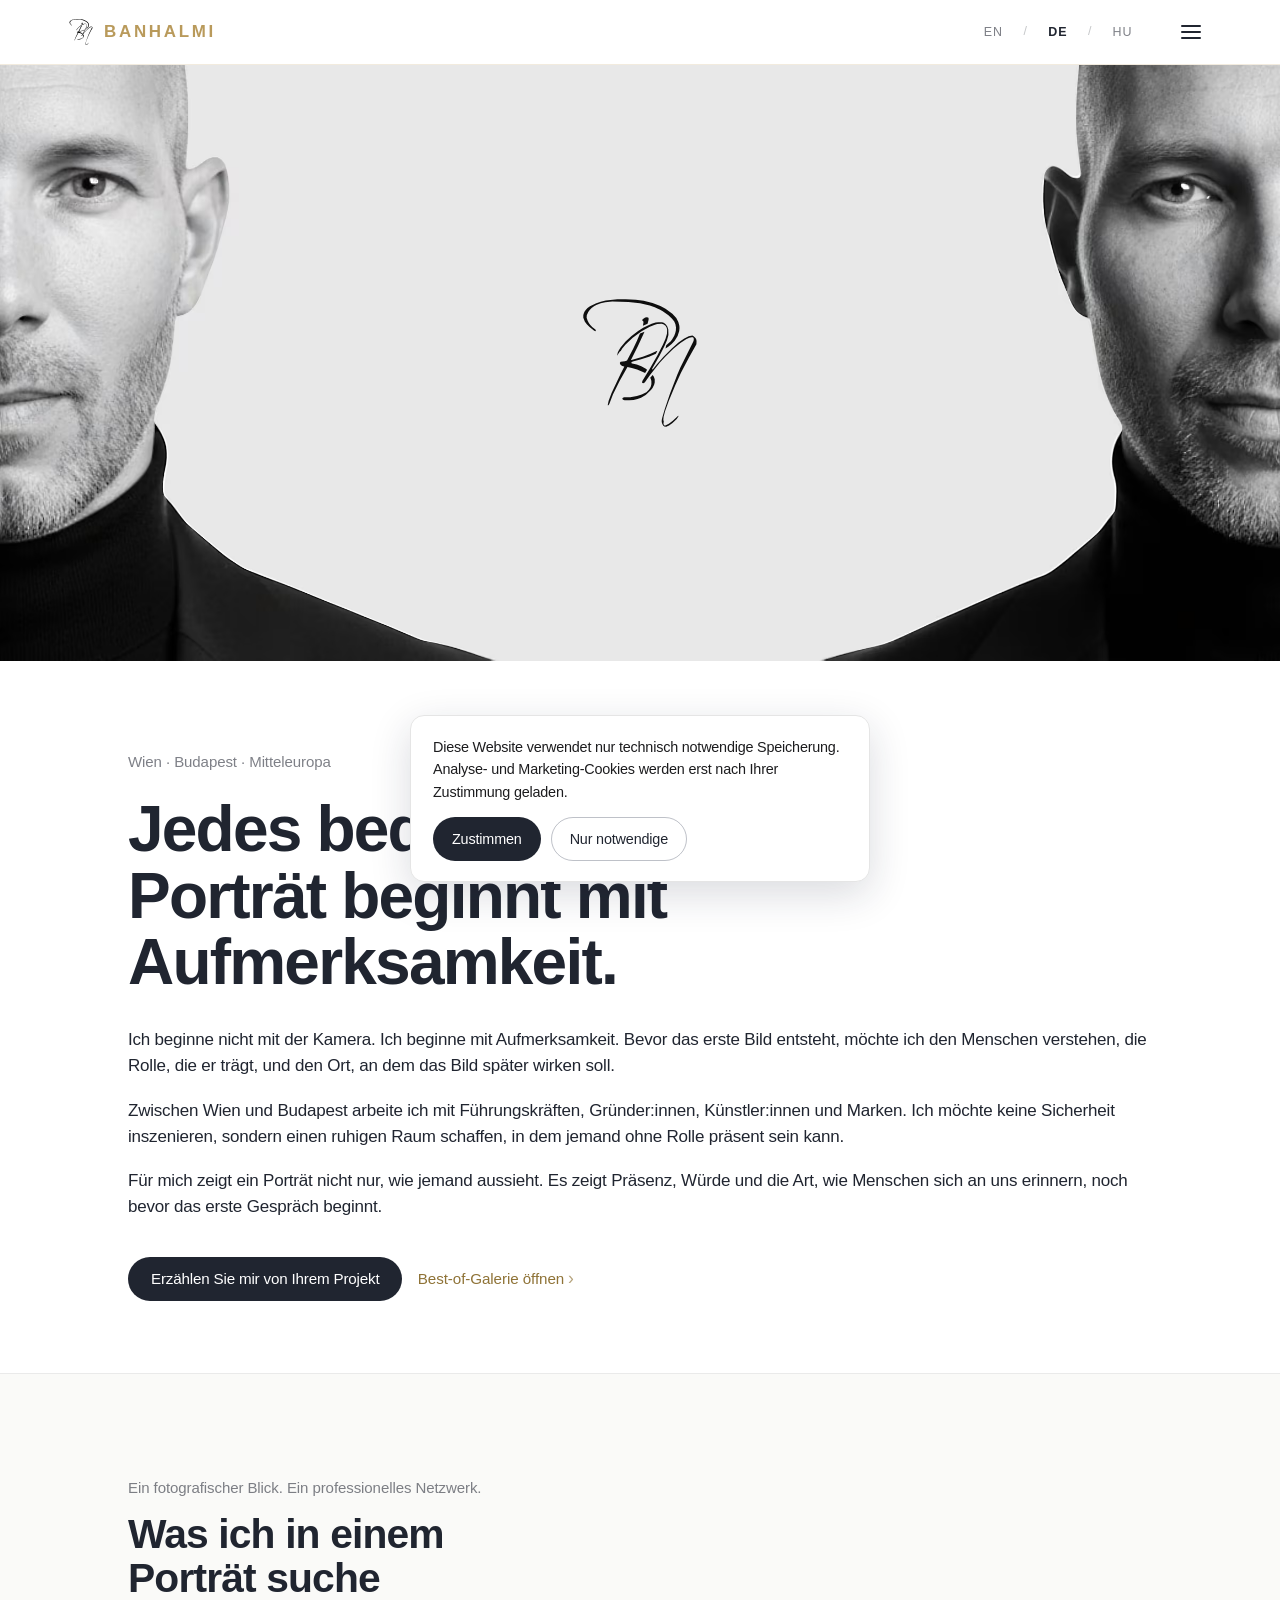
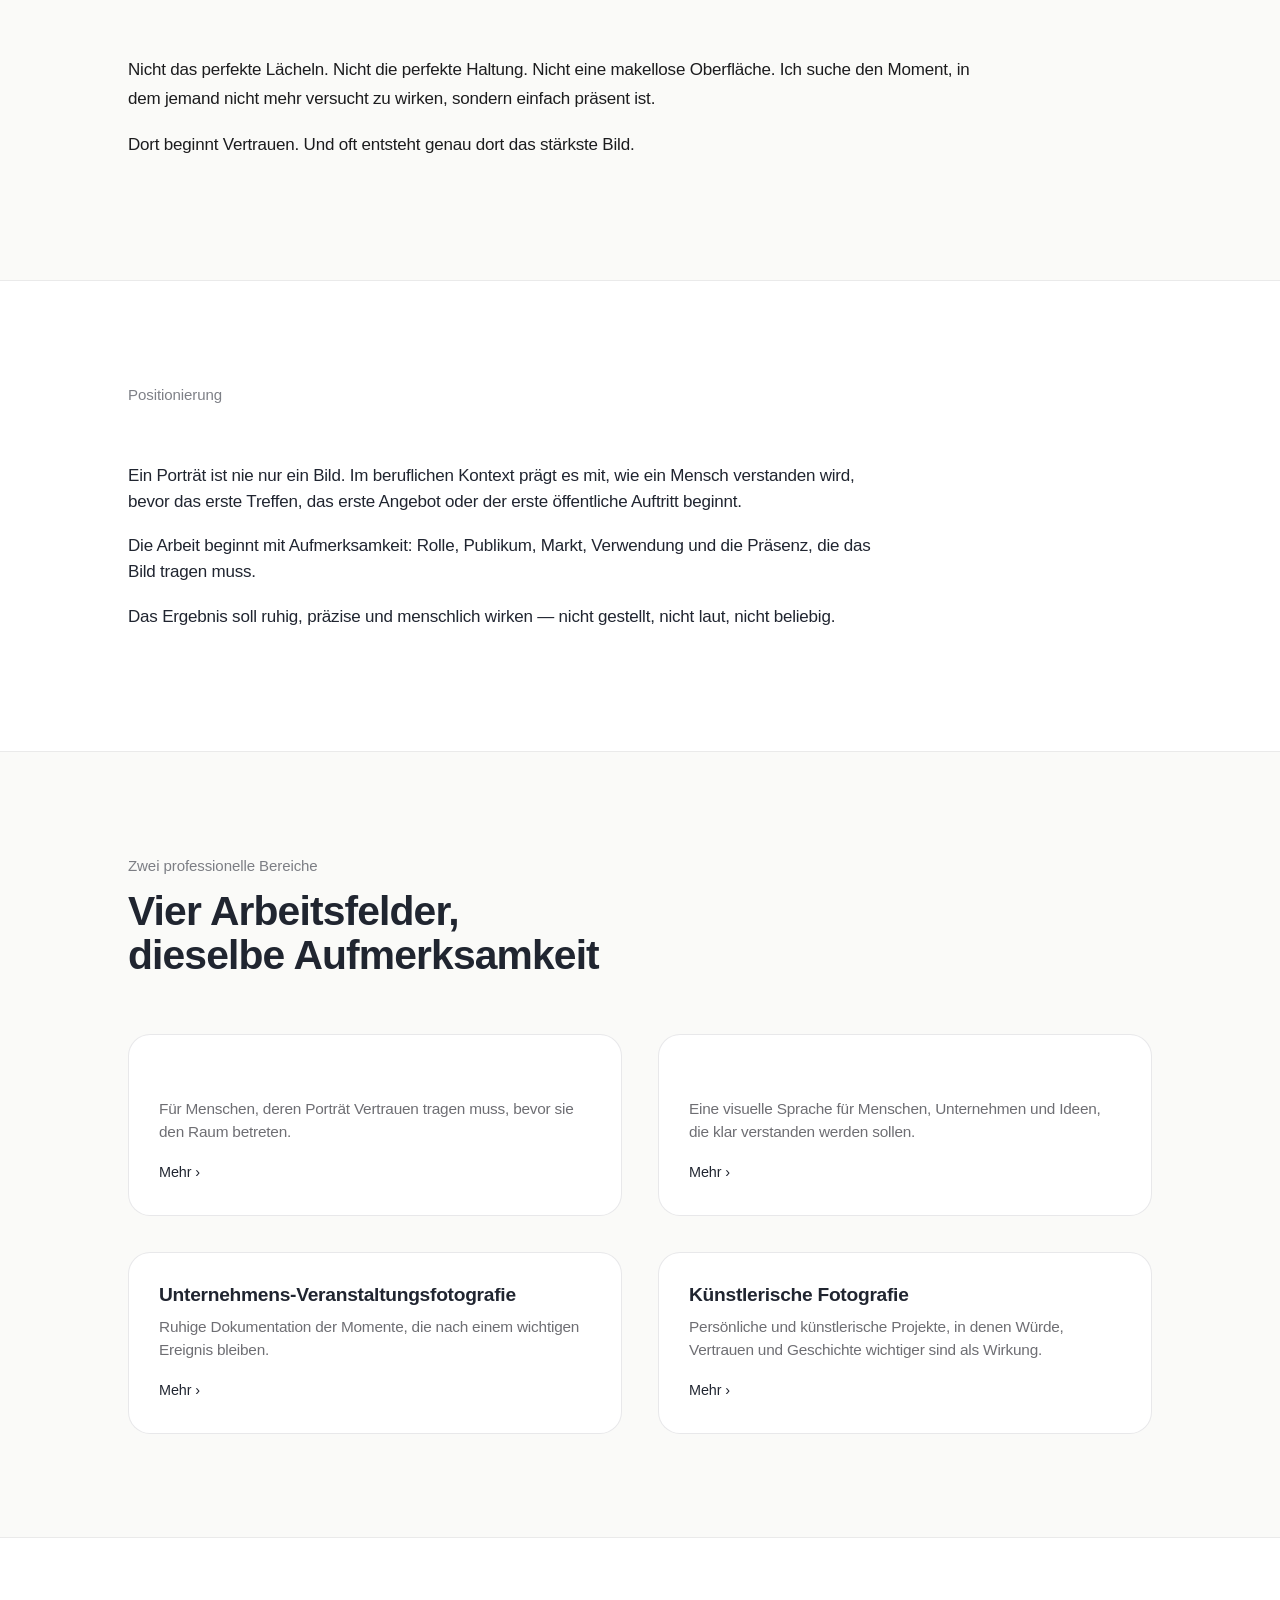
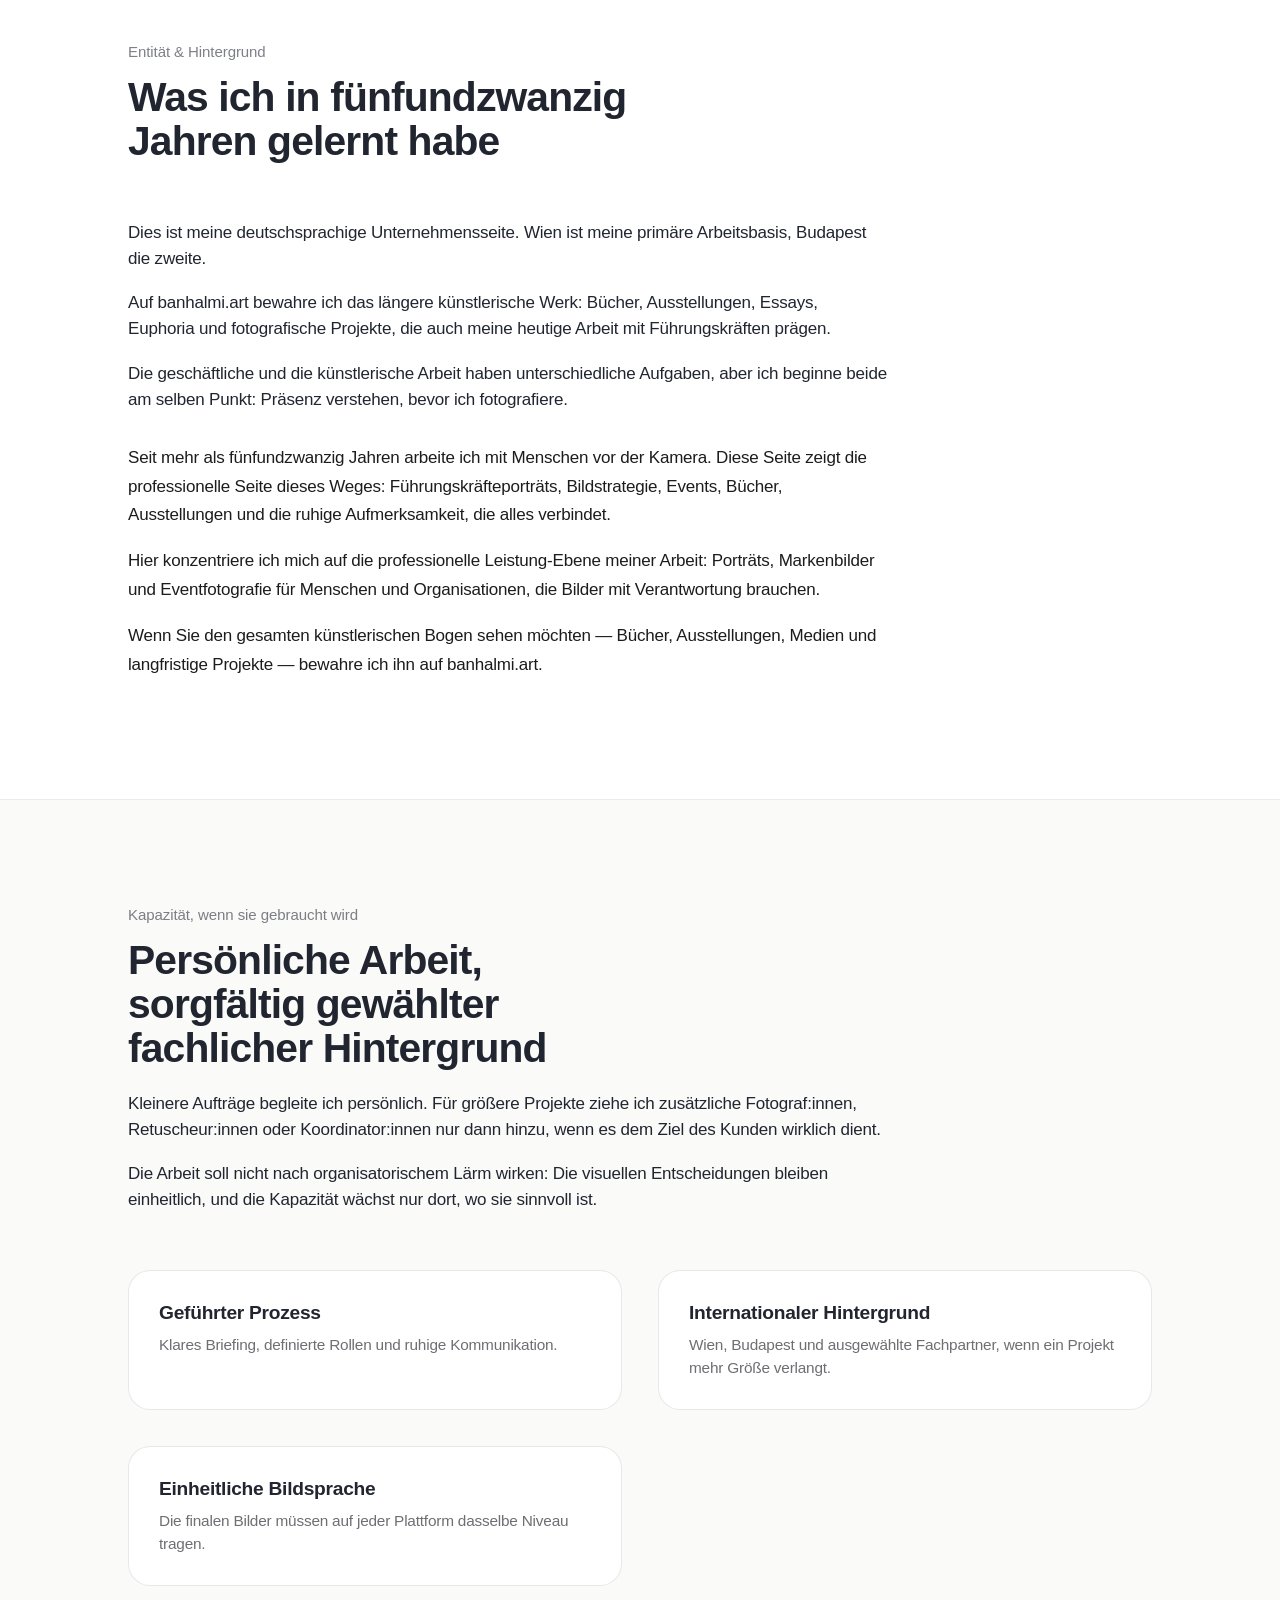
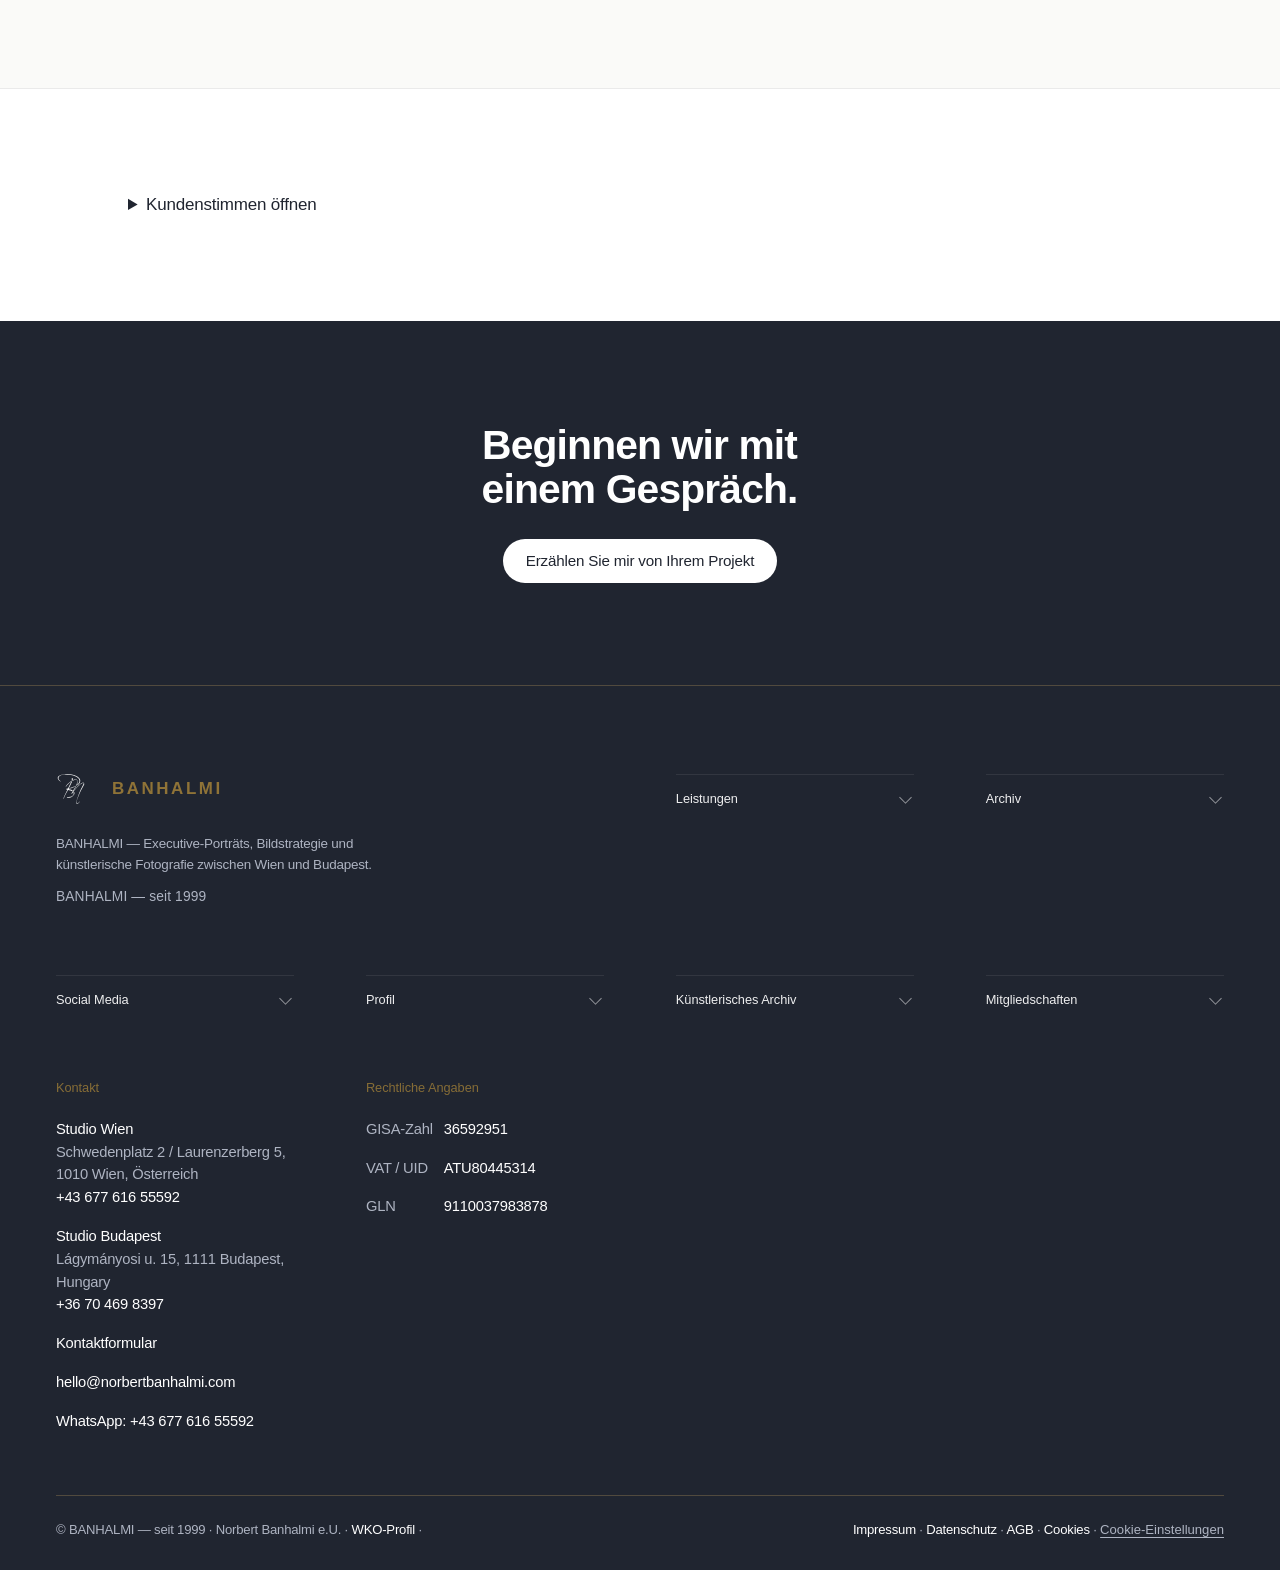
==== commit 745d81bd: "Add files via upload" ====
--- a/index.html
+++ b/index.html
@@ -1727,7 +1727,7 @@
 <a class="brand" href="/"><img alt="" aria-hidden="true" class="brand-logo" decoding="async" height="26" loading="lazy" src="assets/img/brand/banhalmi-logo-black-transparent.svg" width="26"/><span class="brand-word">BANHALMI</span></a>
 <ul class="nav-links">
 <li><a href="/about/">Über mich</a></li>
-<li><a href="/galerie/">Galerie</a></li>
+<li><a href="https://www.banhalmi.art/?lang=de#gallery" rel="me">Galerie</a></li>
 <li><a href="/portrait/">Executive-Porträt</a></li>
 <li><a href="/lifestyle/">Brand-Fotografie</a></li>
 <li><a href="/event-photography/">C-Level Events</a></li>
@@ -1746,7 +1746,7 @@
 <main id="main">
 <section class="hero hero-image-first"><div class="wrap"><figure class="hero-figure editorial-hero reveal"><picture><source srcset="assets/img/curated/hero-signature.avif" type="image/avif"/><source srcset="assets/img/curated/hero-signature.webp" type="image/webp"/><img alt="BANHALMI-Porträtbild als visuelles Signaturmotiv." decoding="async" fetchpriority="high" height="1117" loading="eager" src="assets/img/curated/hero-signature.webp" title="BANHALMI-Porträtbild als visuelles Signaturmotiv." width="2400"/></picture><img alt="" aria-hidden="true" class="hero-center-logo" decoding="async" height="140" loading="lazy" src="assets/img/brand/banhalmi-logo-black-transparent.svg" width="140"/></figure>
 <p class="eyebrow">Wien · Budapest · Mitteleuropa</p><h1>Jedes bedeutende Porträt beginnt mit Aufmerksamkeit.</h1><p>Ich beginne nicht mit der Kamera. Ich beginne mit Aufmerksamkeit. Bevor das erste Bild entsteht, möchte ich den Menschen verstehen, die Rolle, die er trägt, und den Ort, an dem das Bild später wirken soll.</p><p>Zwischen Wien und Budapest arbeite ich mit Führungskräften, Gründer:innen, Künstler:innen und Marken. Ich möchte keine Sicherheit inszenieren, sondern einen ruhigen Raum schaffen, in dem jemand ohne Rolle präsent sein kann.</p><p>Für mich zeigt ein Porträt nicht nur, wie jemand aussieht. Es zeigt Präsenz, Würde und die Art, wie Menschen sich an uns erinnern, noch bevor das erste Gespräch beginnt.</p>
-<div class="hero-actions"><a class="btn btn-primary" href="/requestaquote/">Erzählen Sie mir von Ihrem Projekt</a><a class="btn-link" href="/galerie/">Best-of-Galerie öffnen</a></div>
+<div class="hero-actions"><a class="btn btn-primary" href="/requestaquote/">Erzählen Sie mir von Ihrem Projekt</a><a class="btn-link" href="https://www.banhalmi.art/?lang=de#gallery" rel="me">Best-of-Galerie öffnen</a></div>
 </div></section><section class="section professional-network refined-network section-band" id="banhalmi-network"><div class="wrap"><div class="section-head reveal"><span class="eyebrow">Ein fotografischer Blick. Ein professionelles Netzwerk.</span><h2>Was ich in einem Porträt suche</h2></div><div class="prose reveal structural-prose"><p>Nicht das perfekte Lächeln. Nicht die perfekte Haltung. Nicht eine makellose Oberfläche. Ich suche den Moment, in dem jemand nicht mehr versucht zu wirken, sondern einfach präsent ist.</p><p>Dort beginnt Vertrauen. Und oft entsteht genau dort das stärkste Bild.</p></div></div></section><section><div class="wrap"><div class="section-head reveal"><span class="eyebrow">Positionierung</span></div><div class="prose reveal"><p>Ein Porträt ist nie nur ein Bild. Im beruflichen Kontext prägt es mit, wie ein Mensch verstanden wird, bevor das erste Treffen, das erste Angebot oder der erste öffentliche Auftritt beginnt.</p><p>Die Arbeit beginnt mit Aufmerksamkeit: Rolle, Publikum, Markt, Verwendung und die Präsenz, die das Bild tragen muss.</p><p>Das Ergebnis soll ruhig, präzise und menschlich wirken — nicht gestellt, nicht laut, nicht beliebig.</p></div></div></section><section class="section-band" id="leistungen"><div class="wrap"><div class="section-head reveal"><span class="eyebrow">Zwei professionelle Bereiche</span><h2>Vier Arbeitsfelder, dieselbe Aufmerksamkeit</h2></div><div class="cards reveal"><a class="card reveal" href="/portrait/"><h3>Führungskräfteporträts</h3><p>Für Menschen, deren Porträt Vertrauen tragen muss, bevor sie den Raum betreten.</p><span class="more">Mehr ›</span></a><a class="card reveal" href="/lifestyle/"><h3>Markenfotografie &amp; Bildstrategie</h3><p>Eine visuelle Sprache für Menschen, Unternehmen und Ideen, die klar verstanden werden sollen.</p><span class="more">Mehr ›</span></a><a class="card reveal" href="/event-photography/"><h3>Unternehmens-Veranstaltungsfotografie</h3><p>Ruhige Dokumentation der Momente, die nach einem wichtigen Ereignis bleiben.</p><span class="more">Mehr ›</span></a><a class="card reveal" href="/glamour/"><h3>Künstlerische Fotografie</h3><p>Persönliche und künstlerische Projekte, in denen Würde, Vertrauen und Geschichte wichtiger sind als Wirkung.</p><span class="more">Mehr ›</span></a></div></div></section><section><div class="wrap"><div class="section-head reveal"><span class="eyebrow">Entität &amp; Hintergrund</span><h2>Was ich in fünfundzwanzig Jahren gelernt habe</h2></div><div class="prose reveal"><p>Dies ist meine deutschsprachige Unternehmensseite. Wien ist meine primäre Arbeitsbasis, Budapest die zweite.</p><p>Auf banhalmi.art bewahre ich das längere künstlerische Werk: Bücher, Ausstellungen, Essays, Euphoria und fotografische Projekte, die auch meine heutige Arbeit mit Führungskräften prägen.</p><p>Die geschäftliche und die künstlerische Arbeit haben unterschiedliche Aufgaben, aber ich beginne beide am selben Punkt: Präsenz verstehen, bevor ich fotografiere.</p></div><div class="prose reveal structural-prose"><p>Seit mehr als fünfundzwanzig Jahren arbeite ich mit Menschen vor der Kamera. Diese Seite zeigt die professionelle Seite dieses Weges: Führungskräfteporträts, Bildstrategie, Events, Bücher, Ausstellungen und die ruhige Aufmerksamkeit, die alles verbindet.</p><p>Hier konzentriere ich mich auf die professionelle Leistung-Ebene meiner Arbeit: Porträts, Markenbilder und Eventfotografie für Menschen und Organisationen, die Bilder mit Verantwortung brauchen.</p><p>Wenn Sie den gesamten künstlerischen Bogen sehen möchten — Bücher, Ausstellungen, Medien und langfristige Projekte — bewahre ich ihn auf banhalmi.art.</p></div></div></section><section class="section professional-network section-band" id="professional-network"><div class="wrap"><div class="section-head reveal"><span class="eyebrow">Kapazität, wenn sie gebraucht wird</span><h2>Persönliche Arbeit, sorgfältig gewählter fachlicher Hintergrund</h2><p>Kleinere Aufträge begleite ich persönlich. Für größere Projekte ziehe ich zusätzliche Fotograf:innen, Retuscheur:innen oder Koordinator:innen nur dann hinzu, wenn es dem Ziel des Kunden wirklich dient.</p><p>Die Arbeit soll nicht nach organisatorischem Lärm wirken: Die visuellen Entscheidungen bleiben einheitlich, und die Kapazität wächst nur dort, wo sie sinnvoll ist.</p></div><div class="cards reveal" style="margin-top:32px"><div class="card reveal"><h3>Geführter Prozess</h3><p>Klares Briefing, definierte Rollen und ruhige Kommunikation.</p></div><div class="card reveal"><h3>Internationaler Hintergrund</h3><p>Wien, Budapest und ausgewählte Fachpartner, wenn ein Projekt mehr Größe verlangt.</p></div><div class="card reveal"><h3>Einheitliche Bildsprache</h3><p>Die finalen Bilder müssen auf jeder Plattform dasselbe Niveau tragen.</p></div></div></div></section><section class="reviews-drawer-section" id="reviews"><div class="wrap"><details class="review-drawer reveal"><summary>Kundenstimmen öffnen</summary><h2>Kundenstimmen</h2><p>Ausgewählte Google-Bewertungen stehen in einem ruhigen, aufklappbaren Bereich zur Verfügung. Sie sind für Besucher gedacht, die vor dem ersten Gespräch zusätzliche Orientierung suchen.</p><div class="elfsight-app-74b93fcd-e6cf-4286-a064-7dfe117f511d" data-elfsight-app-lazy=""></div></details></div></section><section class="cta-band"><div class="wrap"><h2>Beginnen wir mit einem Gespräch.</h2><a class="btn btn-primary" href="/requestaquote/">Erzählen Sie mir von Ihrem Projekt</a></div></section>
 </main>
 <footer class="site-footer">
@@ -1755,7 +1755,7 @@
 <div class="footer-brand-col">
 <a class="brand" href="/"><img alt="" aria-hidden="true" class="brand-logo" decoding="async" height="26" loading="lazy" src="assets/img/brand/banhalmi-logo-black-transparent.svg" width="26"/><span class="brand-word">BANHALMI</span></a>
 <p class="footer-entity">BANHALMI — Executive-Porträts, Bildstrategie und künstlerische Fotografie zwischen Wien und Budapest. <span class="footer-since">BANHALMI — seit 1999</span></p>
-</div><details class="footer-accordion"><summary>Leistungen</summary><ul><li><a href="/portrait/">Executive-Porträts</a></li><li><a href="/lifestyle/">Brand-Fotografie</a></li><li><a href="/event-photography/">C-Level-Eventfotografie</a></li><li><a href="/glamour/">Fine-Art-Fotografie</a></li><li><a href="/requestaquote/">Anfrage</a></li></ul></details><details class="footer-accordion"><summary>Archiv</summary><ul><li><a href="/galerie/">Galerie</a></li><li><a href="https://www.banhalmi.art/?lang=de">banhalmi.art</a></li><li><a href="https://www.banhalmi.art/konyveim?lang=de">Books</a></li><li><a href="https://www.banhalmi.art/fotokiallitasok?lang=de">Exhibitions</a></li><li><a href="https://www.banhalmi.art/mediamegjelenesek?lang=de">Media</a></li><li><a href="https://www.banhalmi.art/curators?lang=de">Curators</a></li><li><a href="https://www.vipach.at/">VIPACH</a></li></ul></details><details class="footer-accordion"><summary>Social Media</summary><ul><li><a href="https://www.linkedin.com/in/norbertbanhalmi/">LinkedIn</a></li><li><a href="https://www.facebook.com/banhalmi.norbert">Facebook</a></li><li><a href="https://www.instagram.com/norbert.banhalmi/">Instagram</a></li><li><a href="https://hu.pinterest.com/norbertbanhalmi/">Pinterest</a></li><li><a href="https://www.youtube.com/playlist?list=PLwsdxt-KFeDgsRO_a_fSUTJ3RZvivWRgr">YouTube</a></li><li><a href="https://www.flickr.com/photos/vipach/albums">Flickr / VIPACH</a></li><li><a href="https://hu.wikipedia.org/wiki/B%C3%A1nhalmi_Norbert">Wikipedia</a></li><li><a href="https://www.wikidata.org/wiki/Q56391118">Wikidata</a></li><li><a href="https://commons.wikimedia.org/wiki/File:Norbert-Banhalmi-self-portrait.jpg">Wikimedia Commons</a></li></ul></details>
+</div><details class="footer-accordion"><summary>Leistungen</summary><ul><li><a href="/portrait/">Executive-Porträts</a></li><li><a href="/lifestyle/">Brand-Fotografie</a></li><li><a href="/event-photography/">C-Level-Eventfotografie</a></li><li><a href="/glamour/">Fine-Art-Fotografie</a></li><li><a href="/requestaquote/">Anfrage</a></li></ul></details><details class="footer-accordion"><summary>Archiv</summary><ul><li><a href="https://www.banhalmi.art/?lang=de#gallery" rel="me">Galerie</a></li><li><a href="https://www.banhalmi.art/?lang=de">banhalmi.art</a></li><li><a href="https://www.banhalmi.art/konyveim?lang=de">Books</a></li><li><a href="https://www.banhalmi.art/fotokiallitasok?lang=de">Exhibitions</a></li><li><a href="https://www.banhalmi.art/mediamegjelenesek?lang=de">Media</a></li><li><a href="https://www.banhalmi.art/curators?lang=de">Curators</a></li><li><a href="https://www.vipach.at/">VIPACH</a></li></ul></details><details class="footer-accordion"><summary>Social Media</summary><ul><li><a href="https://www.linkedin.com/in/norbertbanhalmi/">LinkedIn</a></li><li><a href="https://www.facebook.com/banhalmi.norbert">Facebook</a></li><li><a href="https://www.instagram.com/norbert.banhalmi/">Instagram</a></li><li><a href="https://hu.pinterest.com/norbertbanhalmi/">Pinterest</a></li><li><a href="https://www.youtube.com/playlist?list=PLwsdxt-KFeDgsRO_a_fSUTJ3RZvivWRgr">YouTube</a></li><li><a href="https://www.flickr.com/photos/vipach/albums">Flickr / VIPACH</a></li><li><a href="https://hu.wikipedia.org/wiki/B%C3%A1nhalmi_Norbert">Wikipedia</a></li><li><a href="https://www.wikidata.org/wiki/Q56391118">Wikidata</a></li><li><a href="https://commons.wikimedia.org/wiki/File:Norbert-Banhalmi-self-portrait.jpg">Wikimedia Commons</a></li></ul></details>
 <details class="footer-accordion"><summary>Profil</summary><ul><li><a href="/about/">Über Norbert Banhalmi</a></li><li><a href="https://www.banhalmi.art/mediamegjelenesek?lang=de">Medien &amp; Publikationen</a></li><li><a href="https://www.banhalmi.art/fotokiallitasok?lang=de">Bücher &amp; Ausstellungen</a></li></ul></details>
 <details class="footer-accordion" data-ecosystem-footer="banhalmi-art"><summary>Künstlerisches Archiv</summary><ul><li><a href="https://www.banhalmi.art/?lang=de" rel="me">banhalmi.art</a><br/><span>Zeitgenössische Fotokunst, Bücher, Ausstellungen und visuelle Forschung.</span></li><li><a href="https://www.vipach.at/" rel="me">VIPACH</a><br/><span>Kreative Community, Bildung und visuelle Kultur in Wien.</span></li></ul></details>
 <details class="footer-accordion"><summary>Mitgliedschaften</summary><ul><li><a href="https://firmen.wko.at/norbert-banhalmi-executive-portr%C3%A4t-und-visuelle-positionieru/wien/?firmaid=12bd142c-5fcf-4457-9a90-47fbff162b40&amp;standortid=1&amp;standortname=wien%20%28bundesland%29&amp;suchbegriff=norbert%20banhalmi%20executive%20portr%C3%A4t%20und%20visuelle%20positionieru" rel="me">WKO</a></li><li><a href="https://amcham.at/yearbook-2026/#members" rel="me">AmCham Austria</a></li><li><a href="https://www.milcclub.com/ambassadors" rel="me">OM SYSTEM Ambassador</a></li><li><a href="https://www.mfvsz.com/" rel="me">Weltverband Ungarischer Fotokünstler</a></li><li><a href="https://www.wko.at/oe/gewerbe-handwerk/berufsfotografie/start" rel="me">Berufsfotografie Österreich / WKO</a></li></ul></details>
--- a/assets/css/style.css
+++ b/assets/css/style.css
@@ -1303,3 +1303,83 @@
 .quote-pdf-button:hover{transform:translateY(-1px);border-color:rgba(0,0,0,.28);box-shadow:0 12px 28px rgba(0,0,0,.08)}
 .quote-pdf-button:focus-visible{outline:3px solid rgba(180,141,74,.35);outline-offset:3px}
 @media(max-width:640px){.quote-actions{width:100%}.quote-pdf-button{width:100%;min-height:44px}}
+
+/* Jony Ive design refinement — homepage as the design standard
+   Goal: fewer loud cues, more white space, quieter hierarchy, consistent image/button rhythm. */
+:root{
+  --jony-air:clamp(68px,8vw,128px);
+  --jony-air-tight:clamp(44px,5.4vw,86px);
+  --jony-gap:clamp(20px,2.8vw,38px);
+  --jony-radius:clamp(18px,2vw,28px);
+}
+section{padding:var(--jony-air) 0;}
+.section-band{background:#FAFAF8;border-top:1px solid rgba(32,37,48,.07);border-bottom:1px solid rgba(32,37,48,.07);}
+.hero:not(.hero-image-first){padding:clamp(78px,8.2vw,132px) 0 var(--jony-air-tight);}
+.hero .lead,.section-head,.prose{max-width:760px;}
+.eyebrow,.section-head .eyebrow,.hero .eyebrow{
+  text-transform:none!important;
+  letter-spacing:-.006em!important;
+  font-size:.94rem!important;
+  color:rgba(32,37,48,.58)!important;
+  font-weight:500!important;
+}
+.quote-summary-card dt,.footer-since{ text-transform:none!important; letter-spacing:.01em!important; }
+h1{max-width:18ch;}
+h2{max-width:20ch;}
+.section-head{margin-bottom:clamp(32px,4.4vw,58px);}
+.hero-actions,.service-actions,.quote-actions{display:flex;flex-wrap:wrap;align-items:center;gap:clamp(10px,1.2vw,16px);margin-top:clamp(24px,3vw,36px);}
+.hero-actions .btn,.service-actions .btn,.hero-actions .btn-link,.service-actions .btn-link{margin:0!important;}
+.btn{padding:11px 22px;font-weight:500;letter-spacing:-.012em;}
+.btn + .btn,.btn + .btn-link,.btn-link + .btn{margin-left:0;}
+.service-hero-image{margin-top:clamp(38px,5.6vw,76px);}
+.service-hero-image img{border-radius:var(--jony-radius);max-height:72vh;object-fit:cover;}
+.editorial-hero,.editorial-image,.pf-item,.collage-gallery .editorial-image{border-radius:var(--jony-radius);border-color:rgba(32,37,48,.08);}
+.gallery,.cards,.steps{gap:var(--jony-gap);}
+.collage-gallery{margin-top:clamp(36px,5vw,70px);column-gap:var(--jony-gap);}
+.collage-gallery .editorial-image{margin-bottom:var(--jony-gap);}
+.card,.quote-step,.quote-summary-card,.amcham-benefit-box,.project-summary{border-radius:22px;border-color:rgba(32,37,48,.10);box-shadow:none;}
+.card:hover{box-shadow:none;transform:none;}
+.nav-links a{font-size:clamp(1.08rem,1.75vw,1.62rem);letter-spacing:-.026em;}
+.nav-cta::before{content:'→';}
+.site-footer .footer-grid > div:not(.footer-brand-col) ul:not(.footer-contact-list):not(.footer-legal-list) li > a::before,
+.site-footer .footer-grid > details.footer-accordion ul li > a::before{content:'·';color:#CBA968;}
+.jony-gallery-hero{padding-bottom:clamp(34px,5vw,74px);}
+.jony-gallery-intro{padding-top:0;}
+.jony-gallery-grid{column-count:3;column-gap:clamp(18px,2.4vw,34px);margin-top:clamp(28px,4vw,56px);}
+.jony-gallery-grid figure{break-inside:avoid;margin:0 0 clamp(18px,2.4vw,34px);border-radius:var(--jony-radius);overflow:hidden;background:#f6f6f4;border:1px solid rgba(32,37,48,.08);}
+.jony-gallery-grid img{width:100%;height:auto;display:block;background:#f6f6f4;}
+.jony-gallery-grid figcaption{font-size:.82rem;line-height:1.45;color:rgba(32,37,48,.55);padding:12px 14px 14px;}
+.jony-gallery-section{padding-top:var(--jony-air-tight);}
+.jony-gallery-section .section-head{margin-bottom:0;}
+.jony-gallery-section .lead{font-size:clamp(1.05rem,1.4vw,1.34rem);}
+@media(max-width:920px){.jony-gallery-grid{column-count:2}.nav-links a{font-size:clamp(1.06rem,4vw,1.42rem)}}
+@media(max-width:620px){section{padding:56px 0}.hero:not(.hero-image-first){padding:64px 0 44px}.jony-gallery-grid{column-count:1}.service-hero-image{margin-top:30px}.hero-actions,.service-actions{width:100%;}.hero-actions .btn,.service-actions .btn{width:100%;text-align:center;}.btn-link{min-height:44px;align-items:center;}}
+
+/* Jony Ive portrait archive expansion — quiet large-image rhythm */
+.portrait-archive-item{background:#f6f2eb;}
+.collage-gallery .portrait-archive-item img{transform:translateZ(0);}
+@media (min-width:1200px){.collage-gallery{column-count:4;}.service-hero + .section .collage-gallery{column-count:3;}}
+@media (max-width:480px){.collage-gallery .portrait-archive-item{border-radius:18px;}}
+
+
+/* Premium refinement 2026-07-01 — Jony Ive pass after portrait archive expansion
+   Principle: curated silence, not volume. Homepage rhythm is the standard. */
+h1,h2{max-width:none;}
+.hero h1{max-width:19ch;}
+.section-head h2{max-width:23ch;}
+.lead:empty{display:none!important;margin:0!important;padding:0!important;}
+.section-head .lead{margin-top:clamp(14px,1.8vw,24px);}
+.service-hero-image{margin-top:clamp(46px,6.2vw,84px);}
+.service-hero-image + .service-actions,.editorial-image + .service-actions{margin-top:clamp(22px,2.8vw,34px);}
+.btn{min-height:44px;display:inline-flex;align-items:center;justify-content:center;}
+.nav-links a{font-size:clamp(1.02rem,1.28vw,1.34rem);line-height:1.18;letter-spacing:-.021em;}
+@media(max-width:920px){.nav-links a{font-size:clamp(1.08rem,4.8vw,1.5rem);}}
+@media(min-width:1180px){.nav-links a{font-size:clamp(1.02rem,1.28vw,1.34rem);padding:clamp(13px,1.28vw,18px) 0;}}
+.jony-gallery-grid{column-gap:clamp(22px,2.8vw,40px);margin-top:clamp(34px,4.6vw,64px);}
+.jony-gallery-grid figure{margin-bottom:clamp(22px,2.8vw,40px);background:#f8f7f4;}
+.jony-gallery-grid figcaption{font-size:.84rem;line-height:1.55;color:rgba(32,37,48,.62);padding:14px 16px 16px;}
+.premium-curated-item img{filter:saturate(.96) contrast(1.01);}
+.portrait-archive-item{background:#f8f6f1;}
+@media(min-width:1200px){.collage-gallery{column-count:3;}.jony-gallery-grid{column-count:3;}}
+@media(min-width:1480px){.jony-gallery-grid{column-count:3;}}
+@media(max-width:640px){.hero h1,.section-head h2{max-width:100%;}.jony-gallery-grid{margin-top:30px;}.jony-gallery-grid figcaption{font-size:.82rem;}}
